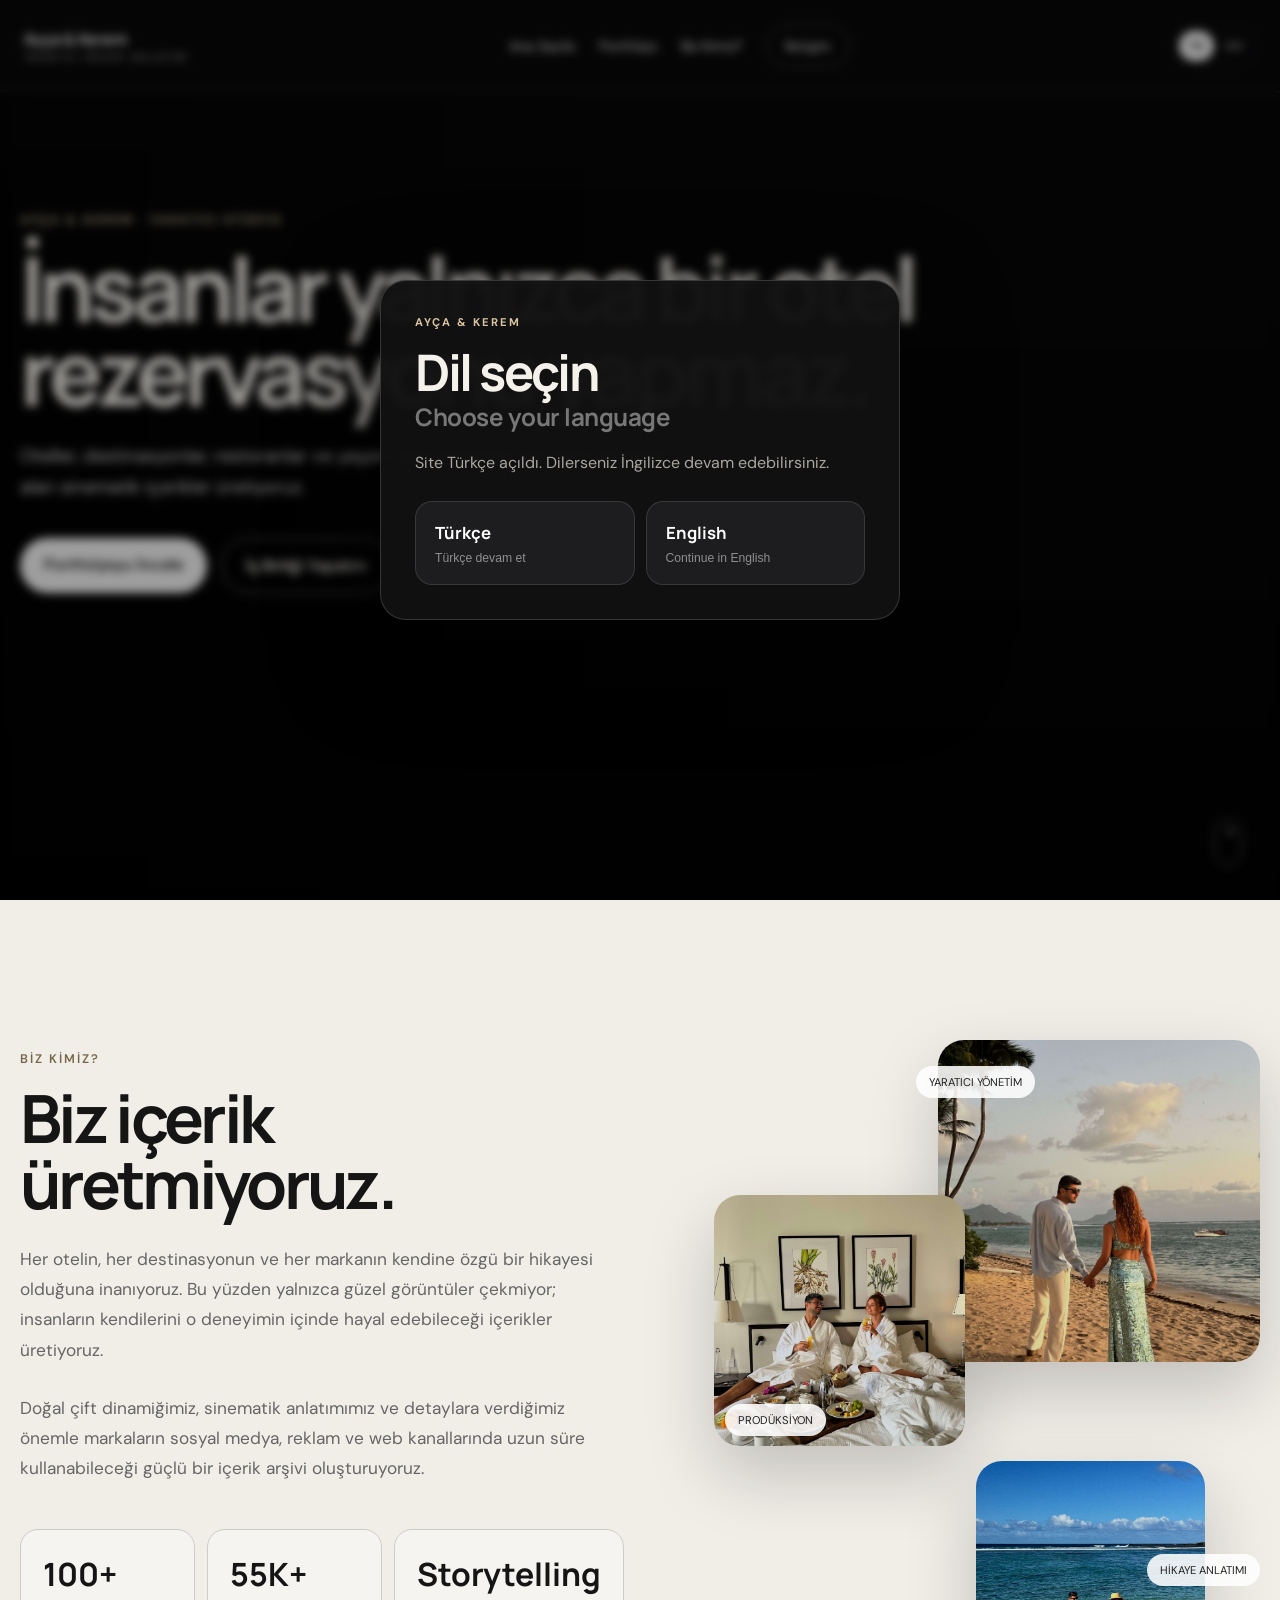
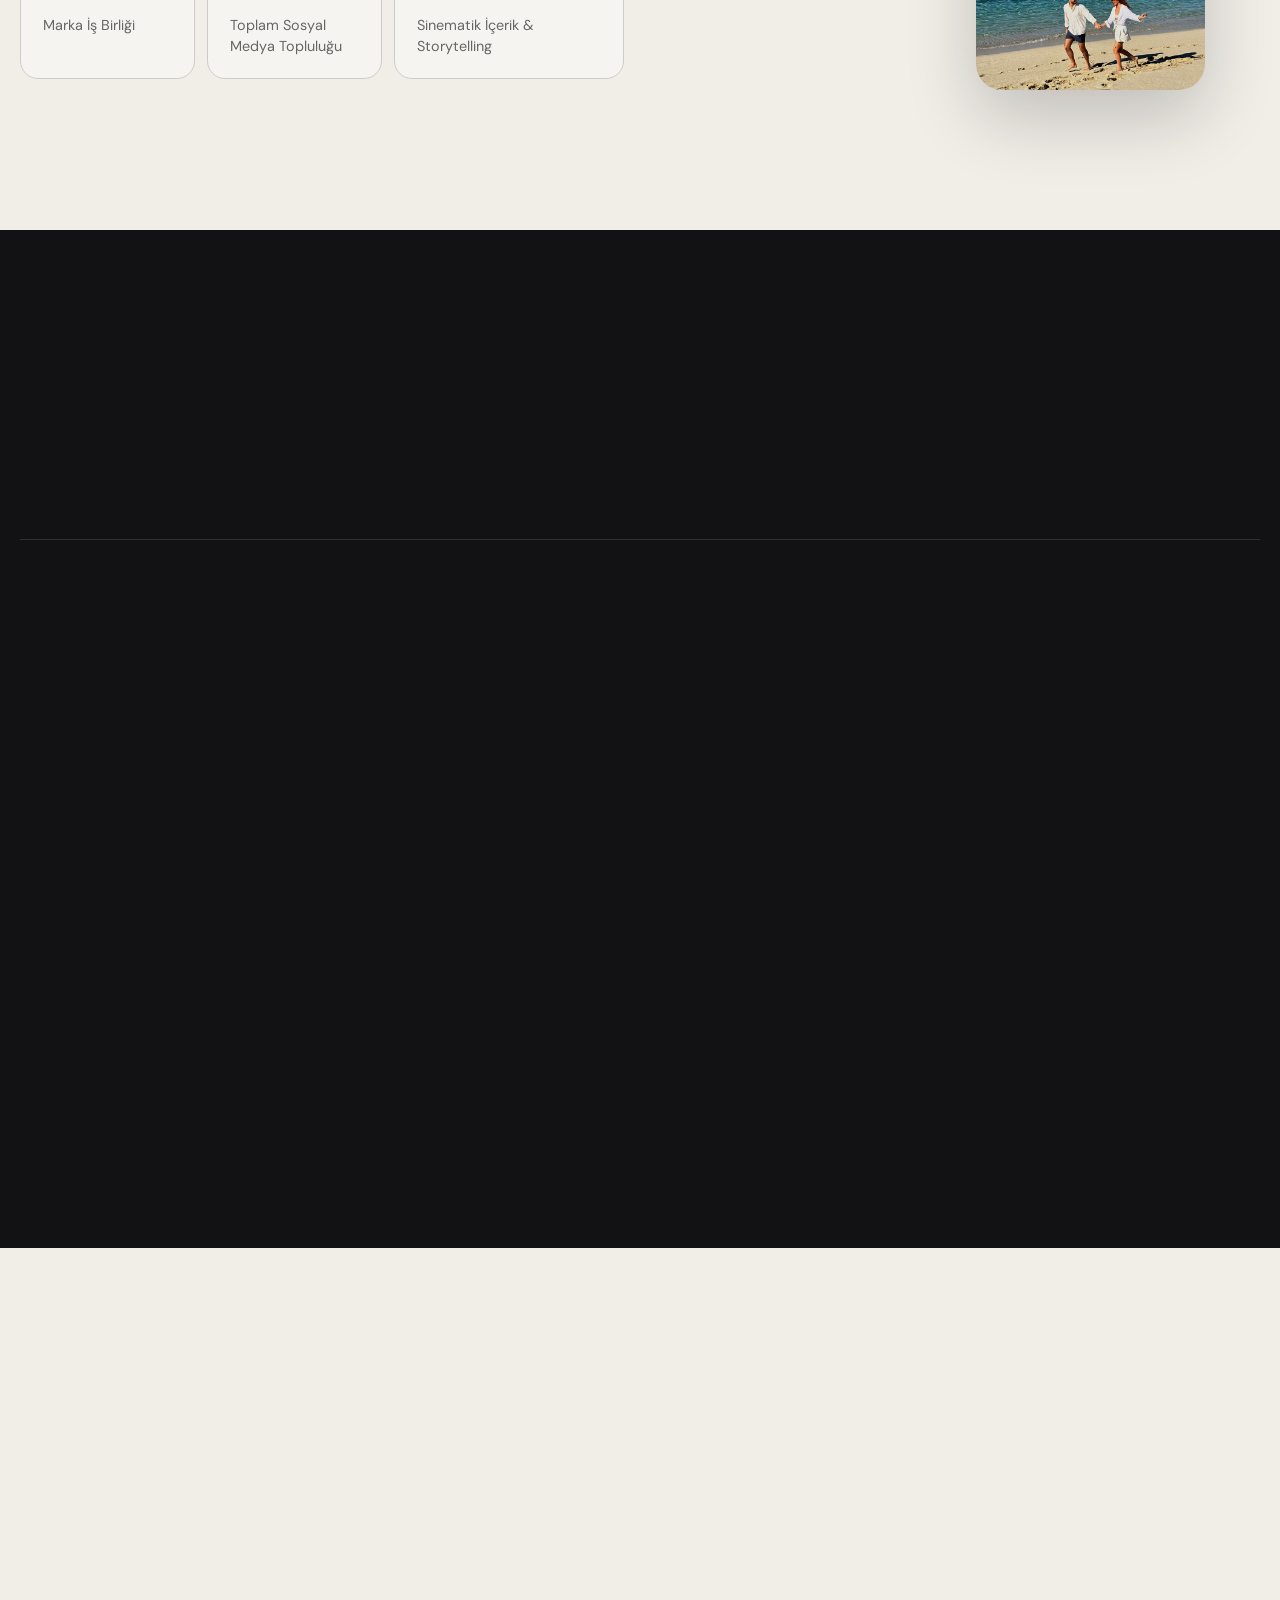
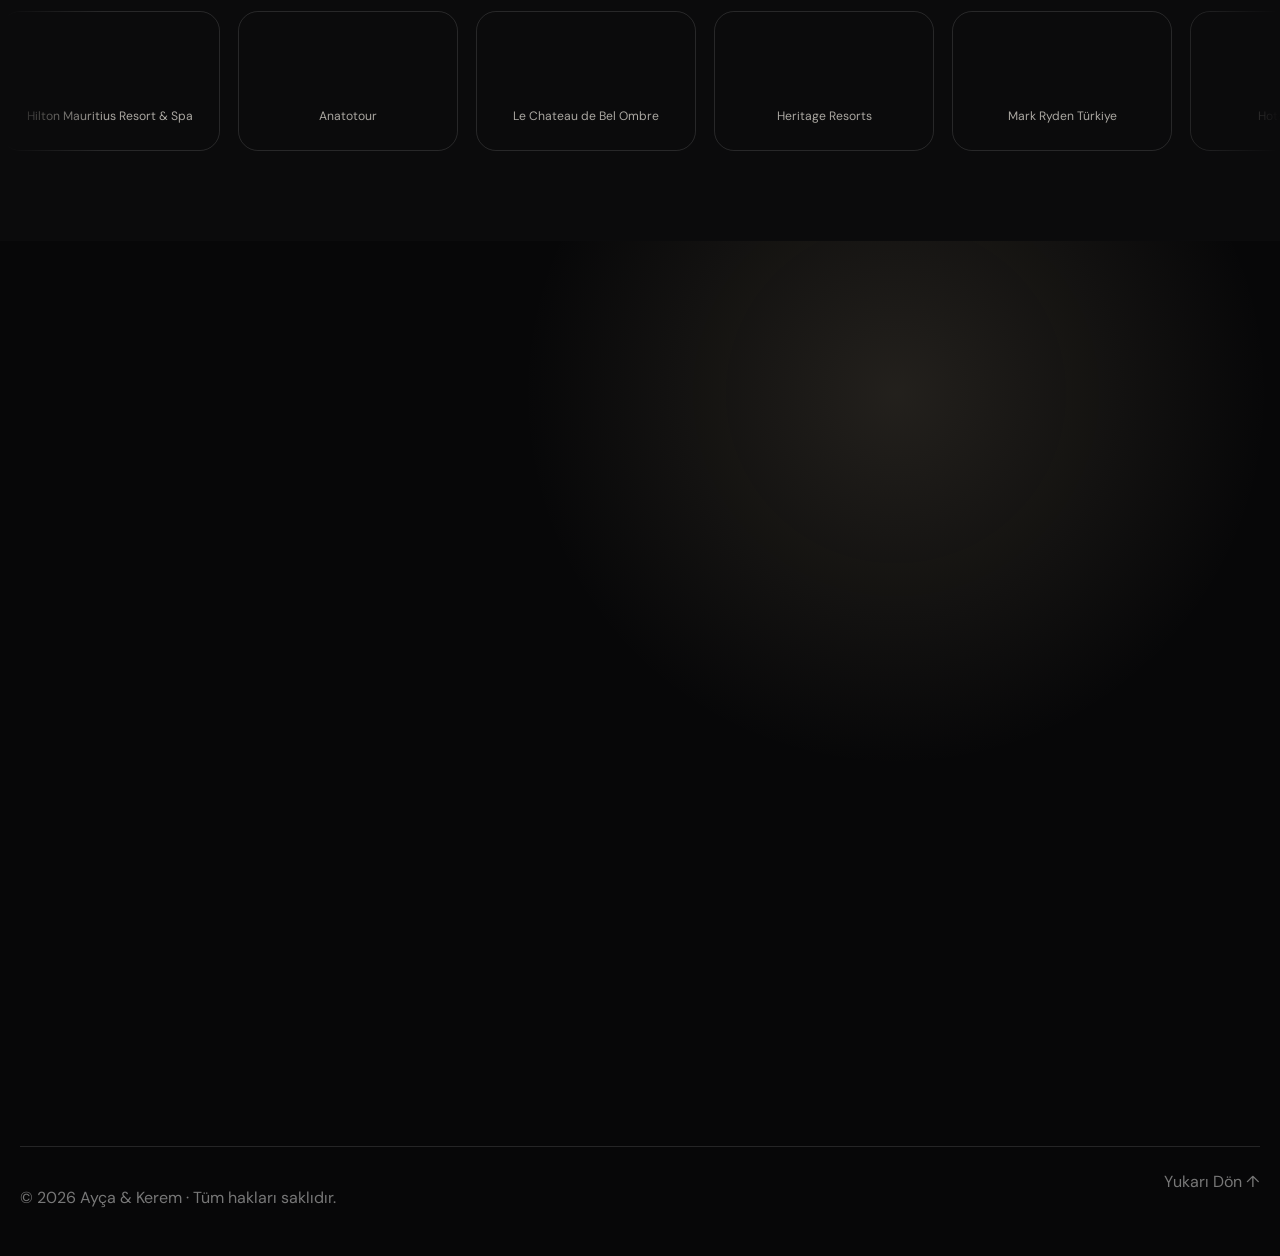
==== index.html @ 989127cf "Clarify English package production scope" ====
<!DOCTYPE html>

<html lang="tr">
<head>
<meta charset="utf-8"/><meta content="width=device-width, initial-scale=1.0" name="viewport"/>
<meta content="Ayça &amp; Kerem — Oteller, destinasyonlar, restoranlar ve yaşam tarzı markaları için sinematik içerik ve yaratıcı hikaye anlatımı." data-i18n-content="meta.description" name="description"/>
<title data-i18n-title="meta.title">Ayça &amp; Kerem | Yaratıcı Hikaye Anlatımı</title>
<link href="https://fonts.googleapis.com" rel="preconnect"/><link crossorigin="" href="https://fonts.gstatic.com" rel="preconnect"/>
<link href="https://fonts.googleapis.com/css2?family=DM+Sans:wght@400;500;600&amp;family=Manrope:wght@500;600;700;800&amp;display=swap" rel="stylesheet"/>
<link href="style.css?v=20260729-3" rel="stylesheet"/>
</head>
<body>
<div aria-labelledby="languagePopupTitle" aria-modal="true" class="language-popup" id="languagePopup" role="dialog">
<div class="language-popup-backdrop"></div>
<div class="language-popup-card">
<p class="language-popup-kicker">AYÇA &amp; KEREM</p>
<h2 id="languagePopupTitle">Dil seçin <span>Choose your language</span></h2>
<p>Site Türkçe açıldı. Dilerseniz İngilizce devam edebilirsiniz.</p>
<div class="language-popup-actions">
<button data-popup-language="tr" type="button"><strong>Türkçe</strong><span>Türkçe devam et</span></button>
<button data-popup-language="en" type="button"><strong>English</strong><span>Continue in English</span></button>
</div>
</div>
</div>

<header class="site-header" id="siteHeader">
<a class="brand" href="index.html"><span class="brand-main" data-i18n="brand.name">Ayça &amp; Kerem</span><span class="brand-sub" data-i18n="brand.subtitle">Yaratıcı Hikaye Anlatımı</span></a>
<button aria-label="Menüyü aç" class="menu-toggle" data-i18n-aria="aria.menu" id="menuToggle"><span></span><span></span></button>
<nav class="main-nav" id="mainNav">
<a data-i18n="nav.home" href="index.html">Ana Sayfa</a>
<a data-i18n="nav.portfolio" href="portfolio.html">Portfolyo</a>
<a data-i18n="nav.about" href="about.html">Hakkımızda</a>
<a class="nav-cta" data-i18n="nav.contact" href="contact.html">İletişim</a>
</nav>
<div aria-label="Language selector" class="language-switch"><button class="language-button active" data-language="tr" type="button">TR</button><button class="language-button" data-language="en" type="button">EN</button></div></header>
<main>
<section class="hero" id="hero">
<video autoplay="" class="hero-video is-loading" loop="" muted="" playsinline="" poster="assets/images/hero-poster.webp" preload="metadata"><source src="assets/videos/hero.mp4" type="video/mp4"/></video><div class="hero-overlay"></div>
<div class="hero-content container"><p class="eyebrow reveal" data-i18n="hero.eyebrow">Ayça &amp; Kerem · Yaratıcı Stüdyo</p><h1 class="reveal" data-i18n="hero.title1">İnsanlar yalnızca bir otel rezervasyonu yapmaz.<span data-i18n="hero.title2">Kendilerini o hikayenin içinde hayal eder.</span></h1><p class="hero-copy reveal" data-i18n="hero.copy">Oteller, destinasyonlar, restoranlar ve yaşam tarzı markaları için hissi merkeze alan sinematik içerikler üretiyoruz.</p><div class="hero-actions reveal"><a class="button button-light" data-i18n="hero.portfolio" href="portfolio.html">Portfolyoyu İncele</a><a class="button button-ghost" data-i18n="hero.collab" href="contact.html">İş Birliği Yapalım</a></div></div>
<a class="scroll-indicator" href="#hakkimizda"><span></span></a>
</section>
<section class="section about" id="hakkimizda"><div class="container about-grid"><div class="about-copy"><p class="section-kicker reveal" data-i18n="nav.about">Biz Kimiz?</p><h2 class="section-title reveal" data-i18n="about.title1">Biz içerik üretmiyoruz.<span data-i18n="about.title2">Deneyimleri hikayeye dönüştürüyoruz.</span></h2><p class="section-text reveal" data-i18n="about.p1">Her otelin, her destinasyonun ve her markanın kendine özgü bir hikayesi olduğuna inanıyoruz. Bu yüzden yalnızca güzel görüntüler çekmiyor; insanların kendilerini o deneyimin içinde hayal edebileceği içerikler üretiyoruz.</p><p class="section-text reveal" data-i18n="about.p2">Doğal çift dinamiğimiz, sinematik anlatımımız ve detaylara verdiğimiz önemle markaların sosyal medya, reklam ve web kanallarında uzun süre kullanabileceği güçlü bir içerik arşivi oluşturuyoruz.</p><div class="stats-grid"><article class="stat-card reveal"><strong>100+</strong><span data-i18n="stats.collabs">Marka İş Birliği</span></article><article class="stat-card reveal"><strong>55K+</strong><span data-i18n="stats.community">Toplam Sosyal Medya Topluluğu</span></article><article class="stat-card reveal"><strong>Storytelling</strong><span data-i18n="stats.production">Sinematik İçerik &amp; Storytelling</span></article></div></div>
<div class="photo-collage"><figure class="collage-card collage-card-one reveal"><img alt="Ayça ve Kerem birlikte içerik üretirken" src="assets/images/about-1.jpg"/></figure><figure class="collage-card collage-card-two reveal"><img alt="Kamera arkasında yaratıcı prodüksiyon süreci" src="assets/images/about-2.jpg"/></figure><figure class="collage-card collage-card-three reveal"><img alt="Ayça ve Kerem seyahat hikayesi çekerken" src="assets/images/about-3.jpg"/></figure><div class="collage-label label-one" data-i18n="about.creative">Yaratıcı Yönetim</div><div class="collage-label label-two" data-i18n="about.production">Prodüksiyon</div><div class="collage-label label-three" data-i18n="about.storytelling">Hikaye Anlatımı</div></div></div></section>

<section class="section value-section" id="deger"><div class="container"><p class="section-kicker reveal" data-i18n="value.kicker">Markalara Nasıl Değer Katıyoruz?</p><h2 class="section-title reveal" data-i18n="value.title1">Yalnızca içerik değil,<span data-i18n="value.title2">kullanılabilir bir marka varlığı üretiyoruz.</span></h2><div class="value-list">
<article class="value-row reveal"><span class="value-number">01</span><div><h3 data-i18n="value.1.title">Hikaye Anlatımı Odaklı Videolar</h3><p data-i18n="value.1.copy">Markanızın atmosferini yalnızca göstermek değil, izleyiciye hissettirmek için üretiyoruz.</p></div><span class="value-tag" data-i18n="value.1.tag">Reels · TikTok · Web</span></article>
<article class="value-row reveal"><span class="value-number">02</span><div><h3 data-i18n="value.2.title">Doğal ve Güven Veren Marka İçeriği</h3><p data-i18n="value.2.copy">Marka kanallarında, reklam kampanyalarında ve sosyal medyada kullanılabilecek samimi içerikler hazırlıyoruz.</p></div><span class="value-tag" data-i18n="value.2.tag">Organik · Reklam · Kampanya</span></article>
<article class="value-row reveal"><span class="value-number">03</span><div><h3 data-i18n="value.3.title">Profesyonel Fotoğraf Arşivi</h3><p data-i18n="value.3.copy">Sosyal medya, web sitesi ve rezervasyon platformları için uzun süre kullanılabilecek görseller üretiyoruz.</p></div><span class="value-tag" data-i18n="value.3.tag">Sosyal Medya · Web · Rezervasyon</span></article>
<article class="value-row reveal"><span class="value-number">04</span><div><h3 data-i18n="value.4.title">Uzun Vadeli İçerik Partnerliği</h3><p data-i18n="value.4.copy">Tek seferlik bir paylaşım yerine markanızın farklı iletişim ihtiyaçlarına cevap veren sürdürülebilir üretim sağlıyoruz.</p></div><span class="value-tag" data-i18n="value.4.tag">Planlama · Prodüksiyon · Teslim</span></article>
</div></div></section>
<section class="section packages-section" id="paketler"><div class="container"><div class="section-heading-row"><div><p class="section-kicker reveal" data-i18n="packages.kicker">Çalışma Modelleri</p><h2 class="section-title reveal" data-i18n="packages.title">İçerik üretimi ve doğru kanalda yayın gücü.</h2></div><p class="section-text compact reveal" data-i18n="packages.copy">Markanız için Türkçe veya İngilizce UGC üretiyor; global çift kanalımız @aycandkerem üzerinde İngilizce hikayeler yayınlıyoruz.</p></div><div class="packages-grid packages-grid-three">
<article class="package-card reveal"><p class="package-label" data-i18n="packages.starter.label">İçerik + Global Yayın</p><h3>Starter</h3><p class="package-intro" data-i18n="packages.starter.intro">Tek bir içerik ihtiyacını marka kullanımı ve global görünürlükle birleştiren başlangıç paketi.</p><ul><li data-i18n="packages.starter.1">Markanız için 1 UGC videosu</li><li data-i18n="packages.starter.3">@aycandkerem için 1 İngilizce Reel</li><li class="english-only">Music-led or text-led format; English voice-over and spoken delivery are available through Custom.</li><li data-i18n="packages.starter.4">1 revize hakkı dahildir</li><li data-i18n="packages.starter.5">Organik sosyal medya kullanım hakkı</li></ul><p class="package-extra-note" data-i18n="packages.extraRevision">Ek revizeler ayrıca fiyatlandırılır.</p><a data-i18n="packages.quote" href="#iletisim">Teklif Al</a></article>
<article class="package-card featured reveal"><span class="popular-badge" data-i18n="packages.popular">En Çok Tercih Edilen</span><p class="package-label" data-i18n="packages.signature.label">İçerik Arşivi + Global Yayın</p><h3>Signature</h3><p class="package-intro" data-i18n="packages.signature.intro">Markanıza farklı formatlarda içerik, güçlü bir görsel arşiv ve global çift kanalımızda görünürlük sunar.</p><ul><li data-i18n="packages.signature.1">Markanız için 3 UGC videosu</li><li data-i18n="packages.signature.3">Sinematik, trend veya seslendirmeli format planı</li><li data-i18n="packages.signature.4">@aycandkerem için 1 İngilizce Reel</li><li data-i18n="packages.signature.5">3–5 İngilizce Story + 10 profesyonel fotoğraf</li><li data-i18n="packages.signature.6">1 revize hakkı dahildir</li><li data-i18n="packages.signature.7">Organik sosyal medya kullanım hakkı</li></ul><p class="package-extra-note" data-i18n="packages.extraRevision">Ek revizeler ayrıca fiyatlandırılır.</p><a data-i18n="packages.quote" href="#iletisim">Teklif Al</a></article>
<article class="package-card reveal"><p class="package-label" data-i18n="packages.custom.label">Size Özel</p><h3>Custom</h3><p class="package-intro" data-i18n="packages.custom.intro">Kapsamı, yayın kanalı ve kullanım hakları kampanyanızın ihtiyacına göre birlikte planlanır.</p><ul><li data-i18n="packages.custom.1">İhtiyaca özel UGC ve fotoğraf üretimi</li><li data-i18n="packages.custom.2">İkinci dilde ek video versiyonları</li><li data-i18n="packages.custom.3">@aycandkerem üzerinde İngilizce yayın</li><li data-i18n="packages.custom.4">Türkçe creator hesaplarında yayın seçeneği</li><li data-i18n="packages.custom.5">Reklam, genişletilmiş kullanım ve ham dosya seçenekleri</li><li data-i18n="packages.custom.6">Çok lokasyonlu, çok günlük veya uzun dönem projeler</li></ul><a data-i18n="packages.plan" href="#iletisim">Birlikte Planlayalım</a></article>
</div><div class="package-terms reveal"><article><span data-i18n="packages.terms.language.label">Dil Politikası</span><p data-i18n="packages.terms.language.copy">@aycandkerem içerikleri daima İngilizcedir. Markaya teslim edilen UGC, Türkçe veya İngilizce üretilebilir.</p></article><article><span data-i18n="packages.terms.revision.label">Revize Kapsamı</span><p data-i18n="packages.terms.revision.copy">Paketlere 1 revize turu dahildir. Yeni senaryo, sonradan eklenen seslendirme, farklı kurgu veya ek çekim ayrıca fiyatlandırılır.</p></article><article><span data-i18n="packages.terms.usage.label">Kullanım Hakları</span><p data-i18n="packages.terms.usage.copy">Organik sosyal medya kullanımı dahildir. Reklam, whitelisting, süresiz kullanım ve ham dosyalar ayrıca planlanır.</p></article></div><div class="creator-reference reveal"><div><span data-i18n="packages.reference.label">Türkçe Creator Yayını</span><h3>@kkargin_ · @heysirenas</h3></div><p data-i18n="packages.reference.copy">Türkçe creator paylaşımları, projenin hedef kitlesine göre yalnızca Custom kapsamında ayrıca değerlendirilir.</p></div><p class="packages-note reveal" data-i18n="packages.note">Her teklif; teslim sayısı, dil, yayın kanalı ve kullanım süresi netleştirildikten sonra kapsamlandırılır.</p></div></section>

<section class="section brands-section" id="markalar"><div class="container brands-heading"><p class="section-kicker reveal" data-i18n="brands.kicker">Referanslar</p><h2 class="section-title reveal" data-i18n="brands.title">Birlikte hikayeler ürettiğimiz markalar.</h2><p class="section-text compact reveal" data-i18n="brands.copy">Otellerden destinasyonlara, restoranlardan global markalara uzanan iş birlikleri.</p></div><div class="logo-marquee"><div class="logo-track"><div class="brand-item"><img alt="Hilton Mauritius Resort &amp; Spa logosu" loading="lazy" src="assets/brands/hilton-mauritius.png"/><span>Hilton Mauritius Resort &amp; Spa</span></div><div class="brand-item"><img alt="Anatotour logosu" loading="lazy" src="assets/brands/anatotour.png"/><span>Anatotour</span></div><div class="brand-item"><img alt="Le Chateau de Bel Ombre logosu" loading="lazy" src="assets/brands/le-chateau-de-bel-ombre.png"/><span>Le Chateau de Bel Ombre</span></div><div class="brand-item"><img alt="Heritage Resorts logosu" loading="lazy" src="assets/brands/heritage-resorts.png"/><span>Heritage Resorts</span></div><div class="brand-item brand-item-mark-ryden"><img alt="Mark Ryden Türkiye logosu" loading="lazy" src="assets/brands/mark-ryden-turkiye.png" class="mark-ryden-logo"/><span>Mark Ryden Türkiye</span></div><div class="brand-item"><img alt="Hotel Meandro logosu" loading="lazy" src="assets/brands/hotel-meandro.png"/><span>Hotel Meandro</span></div><div class="brand-item"><img alt="Pizzeria Rössl logosu" loading="lazy" src="assets/brands/pizzeria-roessl.png"/><span>Pizzeria Rössl</span></div><div class="brand-item"><img alt="Castel Sallegg logosu" loading="lazy" src="assets/brands/castel-sallegg.png"/><span>Castel Sallegg</span></div><div class="brand-item"><img alt="Glarros Old Town Hotel logosu" loading="lazy" src="assets/brands/glarros-old-town-hotel.png"/><span>Glarros Old Town Hotel</span></div><div class="brand-item"><img alt="Iasamani Restaurant logosu" loading="lazy" src="assets/brands/iasamani-restaurant.png"/><span>Iasamani Restaurant</span></div><div class="brand-item"><img alt="Apart.In Hotel Tbilisi logosu" loading="lazy" src="assets/brands/apart-in-hotel-tbilisi.png"/><span>Apart.In Hotel Tbilisi</span></div><div class="brand-item"><img alt="Valluga Hotel logosu" loading="lazy" src="assets/brands/valluga-hotel.png"/><span>Valluga Hotel</span></div><div class="brand-item"><img alt="Hotel Tradizio logosu" loading="lazy" src="assets/brands/hotel-tradizio.png"/><span>Hotel Tradizio</span></div><div class="brand-item"><img alt="InterContinental Istanbul logosu" loading="lazy" src="assets/brands/intercontinental-istanbul.png"/><span>InterContinental Istanbul</span></div><div class="brand-item"><img alt="Altunizade Suites Istanbul logosu" loading="lazy" src="assets/brands/altunizade-suites.png"/><span>Altunizade Suites Istanbul</span></div><div class="brand-item"><img alt="Alden Hotel Cappadocia logosu" loading="lazy" src="assets/brands/alden-hotel-cappadocia.png"/><span>Alden Hotel Cappadocia</span></div><div class="brand-item"><img alt="GetYourGuide logosu" loading="lazy" src="assets/brands/getyourguide.png"/><span>GetYourGuide</span></div><div class="brand-item"><img alt="B&amp;B HOTEL Paris logosu" loading="lazy" src="assets/brands/bb-hotel-paris.png"/><span>B&amp;B HOTEL Paris</span></div><div class="brand-item"><img alt="Canela Cave Hotel logosu" loading="lazy" src="assets/brands/canela-cave-cappadocia.png"/><span>Canela Cave Hotel</span></div><div class="brand-item"><img alt="Beyaz Bahçe Hotel &amp; Restaurant logosu" loading="lazy" src="assets/brands/beyaz-bahce.png"/><span>Beyaz Bahçe Hotel &amp; Restaurant</span></div></div></div></section>
<section class="contact-section" id="iletisim"><div class="container contact-inner"><p class="section-kicker reveal" data-i18n="contact.kicker">Birlikte Çalışalım</p><h2 class="contact-title reveal" data-i18n="contact.title">Bir sonraki hikayeyi birlikte anlatalım.</h2><p class="contact-copy reveal" data-i18n="contact.copy">Oteliniz, restoranınız veya markanız için uzun süre kullanabileceğiniz sinematik içerikler üretelim.</p><a class="email-link reveal" href="mailto:aycandkerem@gmail.com">aycandkerem@gmail.com</a><div class="social-grid reveal"><div class="social-main"><span data-i18n="contact.main">Ana Kanalımız</span><h3>@aycandkerem</h3><div><a href="https://www.instagram.com/aycandkerem/" target="_blank">Instagram</a><a href="https://www.tiktok.com/@aycandkerem" target="_blank">TikTok</a></div></div><div class="social-creators social-positioning"><span data-i18n="contact.positioning">İçerik + Yayın Gücü</span><h3 data-i18n="contact.channel.title">Marka hikayeleri, kendi global kanalımızda da yaşayabilir.</h3><p data-i18n="contact.channel.copy">İçerik üretiminin yanında @aycandkerem üzerinden paylaşım, ortak gönderi ve hikaye desteği sunabiliyoruz.</p></div></div><footer class="site-footer"><p data-i18n="footer.copyright">© 2026 Ayça &amp; Kerem · Tüm hakları saklıdır.</p><a data-i18n="footer.top" href="#hero">Yukarı Dön ↑</a></footer></div></section>
</main>
<div class="video-modal" id="videoModal"><div class="modal-backdrop" data-close-modal=""></div><div class="modal-dialog"><button class="modal-close video-modal-close" data-close-modal="">×</button><video controls="" id="modalVideo" playsinline=""></video></div></div>
<script id="siteTranslations">window.SITE_TRANSLATIONS = {

  "nav.home": {"tr":"Ana Sayfa","en":"Home"},
  "map.kicker": {"tr":"Dünya Çapında Hikayeler","en":"Stories Around the World"},
  "map.teaser.title": {"tr":"Ülkeler, markalar ve ürettiğimiz içerikler tek bir haritada.","en":"Countries, brands and the content we created — all on one map."},
  "map.teaser.copy": {"tr":"Çalıştığımız destinasyonları keşfedin; projelere, markalara ve içerik kapsamlarına ülke ülke yaklaşın.","en":"Explore the destinations we have worked in and zoom into projects, brands and content scopes country by country."},
  "map.teaser.cta": {"tr":"Etkileşimli Haritayı Aç","en":"Open the Interactive Map"},
  "map.teaser.badge": {"tr":"6 ülke · 20+ marka","en":"6 countries · 20+ brands"},

  "brand.name": {
    "tr": "Ayça & Kerem",
    "en": "Ayça & Kerem"
  },
  "brand.subtitle": {
    "tr": "Yaratıcı Hikaye Anlatımı",
    "en": "Creative Storytelling"
  },
  "nav.about": {
    "tr": "Biz Kimiz?",
    "en": "About Us"
  },
  "nav.portfolio": {
    "tr": "Portfolyo",
    "en": "Portfolio"
  },
  "nav.value": {
    "tr": "Nasıl Değer Katıyoruz?",
    "en": "How We Add Value?"
  },
  "nav.packages": {
    "tr": "Paketler",
    "en": "Packages"
  },
  "nav.brands": {
    "tr": "Markalar",
    "en": "Brands"
  },
  "nav.contact": {
    "tr": "İletişim",
    "en": "Contact"
  },
  "hero.eyebrow": {
    "tr": "Ayça & Kerem · Yaratıcı Stüdyo",
    "en": "Ayça & Kerem · Creative Studio"
  },
  "hero.title1": {
    "tr": "İnsanlar yalnızca bir otel rezervasyonu yapmaz.",
    "en": "People do not simply book a hotel."
  },
  "hero.title2": {
    "tr": "Kendilerini o hikayenin içinde hayal eder.",
    "en": "They imagine themselves inside its story."
  },
  "hero.copy": {
    "tr": "Oteller, destinasyonlar, restoranlar ve yaşam tarzı markaları için hissi merkeze alan sinematik içerikler üretiyoruz.",
    "en": "We create cinematic, emotion-led content for hotels, destinations, restaurants and lifestyle brands."
  },
  "hero.portfolio": {
    "tr": "Portfolyoyu İncele",
    "en": "Explore Our Work"
  },
  "hero.collab": {
    "tr": "İş Birliği Yapalım",
    "en": "Let’s Collaborate"
  },
  "about.title1": {
    "tr": "Biz içerik üretmiyoruz.",
    "en": "We do not simply create content."
  },
  "about.title2": {
    "tr": "Deneyimleri hikayeye dönüştürüyoruz.",
    "en": "We turn experiences into stories."
  },
  "about.p1": {
    "tr": "Her otelin, her destinasyonun ve her markanın kendine özgü bir hikayesi olduğuna inanıyoruz. Bu yüzden yalnızca güzel görüntüler çekmiyor; insanların kendilerini o deneyimin içinde hayal edebileceği içerikler üretiyoruz.",
    "en": "We believe every hotel, destination and brand has a story of its own. That is why we go beyond beautiful visuals and create content that allows people to imagine themselves inside the experience."
  },
  "about.p2": {
    "tr": "Doğal çift dinamiğimiz, sinematik anlatımımız ve detaylara verdiğimiz önemle markaların sosyal medya, reklam ve web kanallarında uzun süre kullanabileceği güçlü bir içerik arşivi oluşturuyoruz.",
    "en": "Through our natural couple dynamic, cinematic approach and attention to detail, we build a strong content library that brands can use across social media, advertising and web channels for the long term."
  },
  "stats.collabs": {
    "tr": "Marka İş Birliği",
    "en": "Brand Collaborations"
  },
  "stats.community": {
    "tr": "Toplam Sosyal Medya Topluluğu",
    "en": "Combined Social Community"
  },
  "stats.production": {
    "tr": "Sinematik İçerik & Storytelling",
    "en": "Cinematic Content & Storytelling"
  },
  "about.creative": {
    "tr": "Yaratıcı Yönetim",
    "en": "Creative Direction"
  },
  "about.production": {
    "tr": "Prodüksiyon",
    "en": "Production"
  },
  "about.storytelling": {
    "tr": "Hikaye Anlatımı",
    "en": "Storytelling"
  },
  "portfolio.title": {
    "tr": "Farklı perspektiflerden kısa bir seçki.",
    "en": "A curated selection from different perspectives."
  },
  "portfolio.copy": {
    "tr": "Otellerden restoranlara, destinasyonlardan ürün odaklı UGC içeriklerine kadar farklı çalışma alanlarımızı tek bakışta keşfedin.",
    "en": "Explore our work across hotels, restaurants, destinations and product-led UGC in one curated collection."
  },
  "filters.all": {
    "tr": "Tümü",
    "en": "All"
  },
  "filters.hotels": {
    "tr": "Oteller",
    "en": "Hotels"
  },
  "filters.restaurants": {
    "tr": "Restoranlar",
    "en": "Restaurants"
  },
  "filters.destinations": {
    "tr": "Destinasyonlar",
    "en": "Destinations"
  },
  "portfolio.watch": {
    "tr": "İzle",
    "en": "Watch"
  },
  "project.1": {
    "tr": "Otel Hikaye Anlatımı",
    "en": "Hotel Storytelling"
  },
  "project.2": {
    "tr": "Tropikal Adada Bir Günümüz",
    "en": "A Day on a Tropical Island"
  },
  "project.3": {
    "tr": "Restoran UGC",
    "en": "Restaurant UGC"
  },
  "project.4": {
    "tr": "Romantik Bir Akşam Yemeği",
    "en": "A Romantic Dinner"
  },
  "project.5": {
    "tr": "Bir Hafta Sonu Kaçamağı",
    "en": "A Weekend Escape"
  },
  "project.6": {
    "tr": "İmza Akşam Yemeği Deneyimi",
    "en": "Signature Dining Experience"
  },
  "project.7": {
    "tr": "Ürün Odaklı UGC",
    "en": "Product-Focused UGC"
  },
  "project.8": {
    "tr": "Yeme & İçme İçeriği",
    "en": "Food & Beverage Content"
  },
  "project.9": {
    "tr": "Doğal Deneyim Anlatımı",
    "en": "Natural Experience Storytelling"
  },
  "value.kicker": {
    "tr": "Markalara Nasıl Değer Katıyoruz?",
    "en": "How We Add Value to Brands"
  },
  "value.title1": {
    "tr": "Yalnızca içerik değil,",
    "en": "More than content,"
  },
  "value.title2": {
    "tr": "kullanılabilir bir marka varlığı üretiyoruz.",
    "en": "we create a lasting brand asset."
  },
  "value.1.title": {
    "tr": "Hikaye Anlatımı Odaklı Videolar",
    "en": "Story-Driven Video"
  },
  "value.1.copy": {
    "tr": "Markanızın atmosferini yalnızca göstermek değil, izleyiciye hissettirmek için üretiyoruz.",
    "en": "We create content that does more than show your atmosphere—it makes the audience feel it."
  },
  "value.1.tag": {
    "tr": "Reels · TikTok · Web",
    "en": "Reels · TikTok · Web"
  },
  "value.2.title": {
    "tr": "Doğal ve Güven Veren Marka İçeriği",
    "en": "Natural, Trust-Building Brand Content"
  },
  "value.2.copy": {
    "tr": "Marka kanallarında, reklam kampanyalarında ve sosyal medyada kullanılabilecek samimi içerikler hazırlıyoruz.",
    "en": "We produce authentic content for brand channels, advertising campaigns and social media."
  },
  "value.2.tag": {
    "tr": "Organik · Reklam · Kampanya",
    "en": "Organic · Ads · Campaigns"
  },
  "value.3.title": {
    "tr": "Profesyonel Fotoğraf Arşivi",
    "en": "Professional Photo Library"
  },
  "value.3.copy": {
    "tr": "Sosyal medya, web sitesi ve rezervasyon platformları için uzun süre kullanılabilecek görseller üretiyoruz.",
    "en": "We create long-lasting visuals for social media, websites and booking platforms."
  },
  "value.3.tag": {
    "tr": "Sosyal Medya · Web · Rezervasyon",
    "en": "Social Media · Web · Booking"
  },
  "value.4.title": {
    "tr": "Uzun Vadeli İçerik Partnerliği",
    "en": "Long-Term Content Partnership"
  },
  "value.4.copy": {
    "tr": "Tek seferlik bir paylaşım yerine markanızın farklı iletişim ihtiyaçlarına cevap veren sürdürülebilir üretim sağlıyoruz.",
    "en": "Instead of a one-off post, we provide sustainable production that supports your brand’s evolving communication needs."
  },
  "value.4.tag": {
    "tr": "Planlama · Prodüksiyon · Teslim",
    "en": "Planning · Production · Delivery"
  },
  "packages.kicker": {
    "tr": "Çalışma Modelleri",
    "en": "Ways to Work Together"
  },
  "packages.title": {
    "tr": "İçerik üretimi ve doğru kanalda yayın gücü.",
    "en": "Content production, paired with the right publishing channel."
  },
  "packages.copy": {
    "tr": "Markanız için Türkçe veya İngilizce UGC üretiyor; global çift kanalımız @aycandkerem üzerinde İngilizce hikayeler yayınlıyoruz.",
    "en": "We create brand-ready UGC and publish travel stories through our global couple channel, @aycandkerem."
  },
  "packages.starter.label": {
    "tr": "İçerik + Global Yayın",
    "en": "Content + Global Publishing"
  },
  "packages.starter.intro": {
    "tr": "Tek bir içerik ihtiyacını marka kullanımı ve global görünürlükle birleştiren başlangıç paketi.",
    "en": "A focused starting package combining one brand asset with global visibility."
  },
  "packages.starter.1": {
    "tr": "Markanız için 1 UGC videosu",
    "en": "1 UGC video for your brand"
  },
  "packages.starter.2": {
    "tr": "UGC dili: Türkçe veya İngilizce",
    "en": "UGC language: Turkish or English"
  },
  "packages.starter.3": {
    "tr": "@aycandkerem için 1 İngilizce Reel",
    "en": "1 Reel for @aycandkerem"
  },
  "packages.starter.4": {
    "tr": "1 revize hakkı dahildir",
    "en": "1 revision is included"
  },
  "packages.starter.5": {
    "tr": "Organik sosyal medya kullanım hakkı",
    "en": "Organic social media usage"
  },
  "packages.quote": {
    "tr": "Teklif Al",
    "en": "Request a Proposal"
  },
  "packages.popular": {
    "tr": "En Çok Tercih Edilen",
    "en": "Most Popular"
  },
  "packages.signature.label": {
    "tr": "İçerik Arşivi + Global Yayın",
    "en": "Content Library + Global Publishing"
  },
  "packages.signature.intro": {
    "tr": "Markanıza farklı formatlarda içerik, güçlü bir görsel arşiv ve global çift kanalımızda görünürlük sunar.",
    "en": "A multi-format brand library paired with visibility through our global couple channel."
  },
  "packages.signature.1": {
    "tr": "Markanız için 3 UGC videosu",
    "en": "3 UGC videos for your brand"
  },
  "packages.signature.2": {
    "tr": "Tek ana dil: Türkçe veya İngilizce",
    "en": "One primary language: Turkish or English"
  },
  "packages.signature.3": {
    "tr": "Sinematik, trend veya seslendirmeli format planı",
    "en": "Cinematic, trend or experience-led format plan"
  },
  "packages.signature.4": {
    "tr": "@aycandkerem için 1 İngilizce Reel",
    "en": "1 Reel for @aycandkerem"
  },
  "packages.signature.5": {
    "tr": "3–5 İngilizce Story + 10 profesyonel fotoğraf",
    "en": "3–5 Stories + 10 professional photographs"
  },
  "packages.signature.6": {
    "tr": "1 revize hakkı dahildir",
    "en": "1 revision is included"
  },
  "packages.signature.7": {
    "tr": "Organik sosyal medya kullanım hakkı",
    "en": "Organic social media usage"
  },
  "packages.extraRevision": {
    "tr": "Ek revizeler ayrıca fiyatlandırılır.",
    "en": "Additional revisions are priced separately."
  },
  "packages.creator.label": {
    "tr": "İçerik + Görünürlük",
    "en": "Content + Visibility"
  },
  "contact.creator": {
    "tr": "Creator Partner",
    "en": "Creator Partners"
  },
  "packages.creator.intro": {
    "tr": "İçeriğin yanında sosyal medya görünürlüğü isteyen markalar için.",
    "en": "For brands seeking social media visibility alongside content production."
  },
  "packages.creator.1": {
    "tr": "Signature paketinin tamamı",
    "en": "Everything included in Signature"
  },
  "packages.creator.2": {
    "tr": "Instagram paylaşımı",
    "en": "Instagram post"
  },
  "packages.creator.3": {
    "tr": "Story desteği",
    "en": "Story support"
  },
  "packages.creator.4": {
    "tr": "Ortak paylaşım seçeneği",
    "en": "Collaborative post option"
  },
  "packages.creator.5": {
    "tr": "Vlog veya deneyim odaklı içerik",
    "en": "Vlog or experience-led content"
  },
  "packages.custom.label": {
    "tr": "Size Özel",
    "en": "Tailored to You"
  },
  "packages.custom.intro": {
    "tr": "Kapsamı, yayın kanalı ve kullanım hakları kampanyanızın ihtiyacına göre birlikte planlanır.",
    "en": "Scope, publishing channel and usage rights are planned around your campaign."
  },
  "packages.custom.1": {
    "tr": "İhtiyaca özel UGC ve fotoğraf üretimi",
    "en": "Tailored UGC and photography production"
  },
  "packages.custom.2": {
    "tr": "İkinci dilde ek video versiyonları",
    "en": "English voice-over or spoken-to-camera formats"
  },
  "packages.custom.3": {
    "tr": "@aycandkerem üzerinde İngilizce yayın",
    "en": "Publishing through @aycandkerem"
  },
  "packages.custom.4": {
    "tr": "Türkçe creator hesaplarında yayın seçeneği",
    "en": "Campaign-specific publishing plan"
  },
  "packages.custom.5": {
    "tr": "Reklam, genişletilmiş kullanım ve ham dosya seçenekleri",
    "en": "Paid media, extended usage and raw file options"
  },
  "packages.custom.6": {
    "tr": "Çok lokasyonlu, çok günlük veya uzun dönem projeler",
    "en": "Multi-location, multi-day or long-term projects"
  },
  "packages.plan": {
    "tr": "Birlikte Planlayalım",
    "en": "Let’s Plan Together"
  },
  "packages.terms.language.label": {
    "tr": "Dil Politikası",
    "en": "Language Policy"
  },
  "packages.terms.language.copy": {
    "tr": "@aycandkerem içerikleri daima İngilizcedir. Markaya teslim edilen UGC, Türkçe veya İngilizce üretilebilir.",
    "en": "@aycandkerem content is always published in English."
  },
  "packages.terms.revision.label": {
    "tr": "Revize Kapsamı",
    "en": "Revision Scope"
  },
  "packages.terms.revision.copy": {
    "tr": "Paketlere 1 revize turu dahildir. Yeni senaryo, sonradan eklenen seslendirme, farklı kurgu veya ek çekim ayrıca fiyatlandırılır.",
    "en": "Packages include 1 revision round. A new script, added voice-over, alternative edit or additional shoot is priced separately."
  },
  "packages.terms.usage.label": {
    "tr": "Kullanım Hakları",
    "en": "Usage Rights"
  },
  "packages.terms.usage.copy": {
    "tr": "Organik sosyal medya kullanımı dahildir. Reklam, whitelisting, süresiz kullanım ve ham dosyalar ayrıca planlanır.",
    "en": "Organic social usage is included. Paid ads, whitelisting, perpetual usage and raw files are planned separately."
  },
  "packages.reference.label": {
    "tr": "Türkçe Creator Yayını",
    "en": "Creator Background"
  },
  "packages.reference.copy": {
    "tr": "Türkçe creator paylaşımları, projenin hedef kitlesine göre yalnızca Custom kapsamında ayrıca değerlendirilir.",
    "en": "Our established Turkish travel channels are shown as part of our creator background and social proof. Global campaign publishing is offered through @aycandkerem."
  },
  "packages.note": {
    "tr": "Her teklif; teslim sayısı, dil, yayın kanalı ve kullanım süresi netleştirildikten sonra kapsamlandırılır.",
    "en": "Every proposal is scoped after deliverables, language, publishing channel and usage period are confirmed."
  },
  "brands.kicker": {
    "tr": "Referanslar",
    "en": "Selected Partners"
  },
  "brands.title": {
    "tr": "Birlikte hikayeler ürettiğimiz markalar.",
    "en": "Brands we have created stories with."
  },
  "brands.copy": {
    "tr": "Otellerden destinasyonlara, restoranlardan global markalara uzanan iş birlikleri.",
    "en": "Collaborations spanning hotels, destinations, restaurants and global brands."
  },
  "contact.kicker": {
    "tr": "Birlikte Çalışalım",
    "en": "Let’s Work Together"
  },
  "contact.title": {
    "tr": "Bir sonraki hikayeyi birlikte anlatalım.",
    "en": "Let’s tell the next story together."
  },
  "contact.copy": {
    "tr": "Oteliniz, restoranınız veya markanız için uzun süre kullanabileceğiniz sinematik içerikler üretelim.",
    "en": "Let’s create cinematic content your hotel, restaurant or brand can use for the long term."
  },
  "contact.main": {
    "tr": "Ana Kanalımız",
    "en": "Our Main Channel"
  },
  "contact.positioning": {
    "tr": "İçerik + Yayın Gücü",
    "en": "Content + Distribution"
  },
  "contact.channel.title": {
    "tr": "Marka hikayeleri, kendi global kanalımızda da yaşayabilir.",
    "en": "Brand stories can also live on our own global channel."
  },
  "contact.channel.copy": {
    "tr": "İçerik üretiminin yanında @aycandkerem üzerinden paylaşım, ortak gönderi ve hikaye desteği sunabiliyoruz.",
    "en": "Alongside content production, we can offer publishing, collaborative posts and story support through @aycandkerem."
  },
  "footer.copyright": {
    "tr": "© 2026 Ayça & Kerem · Tüm hakları saklıdır.",
    "en": "© 2026 Ayça & Kerem · All rights reserved."
  },
  "footer.top": {
    "tr": "Yukarı Dön ↑",
    "en": "Back to Top ↑"
  },
  "meta.title": {
    "tr": "Ayça & Kerem | Yaratıcı Hikaye Anlatımı",
    "en": "Ayça & Kerem | Creative Storytelling Studio"
  },
  "meta.description": {
    "tr": "Ayça & Kerem — Oteller, destinasyonlar, restoranlar ve yaşam tarzı markaları için sinematik içerik ve yaratıcı hikaye anlatımı.",
    "en": "Ayça & Kerem create cinematic, story-led content for hotels, destinations, restaurants and lifestyle brands."
  },
  "aria.menu": {
    "tr": "Menüyü aç",
    "en": "Open menu"
  },
  "aria.video.1": {
    "tr": "Hilton Mauritius videosunu aç",
    "en": "Open the Hilton Mauritius video"
  },
  "aria.video.2": {
    "tr": "Heritage Resorts videosunu aç",
    "en": "Open the Heritage Resorts video"
  },
  "aria.video.3": {
    "tr": "Iasamani Restaurant videosunu aç",
    "en": "Open the Iasamani Restaurant video"
  },
  "aria.video.4": {
    "tr": "Le Chateau de Bel Ombre videosunu aç",
    "en": "Open the Le Chateau de Bel Ombre video"
  },
  "aria.video.5": {
    "tr": "Anba Soley Airbnb videosunu aç",
    "en": "Open the Anba Soley Airbnb video"
  },
  "aria.video.6": {
    "tr": "Heritage Resorts videosunu aç",
    "en": "Open the Heritage Resorts video"
  },
  "aria.video.7": {
    "tr": "Mark Ryden videosunu aç",
    "en": "Open the Mark Ryden video"
  },
  "aria.video.8": {
    "tr": "Pizzeria Rössl videosunu aç",
    "en": "Open the Pizzeria Rössl video"
  },
  "aria.video.9": {
    "tr": "Couple Lifestyle videosunu aç",
    "en": "Open the Couple Lifestyle video"
  }
};</script><script src="script.js"></script></body></html>
---- style.css ----
:root{--bg:#0b0b0c;--bg-soft:#121214;--text:#f5f2ec;--muted:#aaa7a1;--line:rgba(255,255,255,.12);--accent:#d9c5a1;--max:1240px}*{box-sizing:border-box}html{scroll-behavior:smooth}body{margin:0;background:var(--bg);color:var(--text);font-family:"DM Sans",sans-serif;overflow-x:hidden}img,video{display:block;max-width:100%}a{color:inherit;text-decoration:none}.container{width:min(calc(100% - 40px),var(--max));margin:auto}.section{padding:140px 0}.section-kicker,.eyebrow{margin:0 0 18px;color:var(--accent);font-size:.78rem;font-weight:600;letter-spacing:.16em;text-transform:uppercase}.section-title{max-width:860px;margin:0;font-family:Manrope,sans-serif;font-size:clamp(2.5rem,5.2vw,5.8rem);line-height:.98;letter-spacing:-.055em}.section-title span,.hero h1 span{display:block;color:var(--muted);font-weight:500}.section-text{max-width:680px;margin:28px 0 0;color:var(--muted);font-size:1.08rem;line-height:1.75}.section-text.compact{max-width:440px;margin-top:0}.section-heading-row{display:flex;align-items:flex-end;justify-content:space-between;gap:50px;margin-bottom:58px}.site-header{position:fixed;inset:0 0 auto;z-index:1000;display:flex;justify-content:space-between;align-items:center;min-height:92px;padding:0 max(24px,calc((100vw - var(--max))/2));transition:.35s}.site-header.scrolled{min-height:70px;background:rgba(11,11,12,.72);backdrop-filter:blur(18px);border-bottom:1px solid var(--line)}.brand{display:flex;flex-direction:column}.brand-main{font-family:Manrope;font-weight:700}.brand-sub{font-size:.68rem;color:#aaa;letter-spacing:.12em;text-transform:uppercase}.main-nav{display:flex;gap:24px;align-items:center}.main-nav a{font-size:.88rem;color:#ddd}.nav-cta{padding:11px 18px;border:1px solid #555;border-radius:999px}.menu-toggle{display:none;background:none;border:0}.menu-toggle span{display:block;width:22px;height:1px;background:#fff;margin:6px}.hero{position:relative;min-height:100svh;display:grid;align-items:end;overflow:hidden}.hero-video{position:absolute;inset:0;width:100%;height:100%;object-fit:cover;animation:zoom 18s ease-in-out infinite alternate}.hero-overlay{position:absolute;inset:0;background:linear-gradient(180deg,rgba(0,0,0,.18),rgba(0,0,0,.82)),linear-gradient(90deg,rgba(0,0,0,.52),transparent 65%)}.hero-content{position:relative;z-index:2;padding-bottom:95px}.hero h1{max-width:1050px;margin:0;font-family:Manrope;font-size:clamp(3rem,7vw,7.2rem);line-height:.93;letter-spacing:-.065em}.hero-copy{max-width:650px;margin-top:28px;color:#ddd;font-size:1.15rem;line-height:1.7}.hero-actions{display:flex;gap:14px;margin-top:34px}.button{padding:16px 24px;border-radius:999px;font-weight:600}.button-light{background:#fff;color:#111}.button-ghost{border:1px solid #888}.scroll-indicator{position:absolute;right:38px;bottom:34px;width:28px;height:46px;border:1px solid #777;border-radius:999px}.scroll-indicator span{position:absolute;top:9px;left:50%;width:4px;height:4px;background:#fff;border-radius:50%;animation:dot 1.7s infinite}.about{background:#f1eee8;color:#151515}.about-grid{display:grid;grid-template-columns:1.05fr .95fr;gap:90px;align-items:center}.about .section-kicker{color:#78664a}.about .section-title span{color:#777}.about .section-text{color:#666}.stats-grid{display:grid;grid-template-columns:repeat(3,1fr);gap:12px;margin-top:45px}.stat-card{padding:22px;border:1px solid #ccc;border-radius:18px;background:#ffffff55}.stat-card strong{display:block;font-family:Manrope;font-size:2rem;margin-bottom:18px}.stat-card span{font-size:.9rem;color:#666}.photo-collage{position:relative;min-height:650px}.collage-card{position:absolute;margin:0;overflow:hidden;border-radius:26px;box-shadow:0 28px 70px #0003}.collage-card img{width:100%;height:100%;object-fit:cover}.collage-card-one{top:0;right:0;width:59%;aspect-ratio:1}.collage-card-two{left:0;top:155px;width:46%;aspect-ratio:1}.collage-card-three{right:55px;bottom:0;width:42%;aspect-ratio:1}.collage-label{position:absolute;padding:9px 13px;background:#ffffffe0;border-radius:999px;color:#222;font-size:.7rem;text-transform:uppercase}.label-one{top:26px;left:37%}.label-two{top:56%;left:2%}.label-three{right:0;bottom:16%}.portfolio-filters{display:flex;flex-wrap:wrap;gap:10px;margin-bottom:45px}.filter-button{padding:11px 17px;border:1px solid var(--line);border-radius:999px;background:none;color:var(--muted);cursor:pointer}.filter-button.active,.filter-button:hover{background:#fff;color:#111}.phone-grid{display:grid;grid-template-columns:repeat(4,1fr);gap:42px 24px}.portfolio-item.hidden{display:none}.phone-shell{position:relative;width:min(100%,255px);margin:auto;aspect-ratio:9/18.6;padding:8px;border:1px solid #444;border-radius:42px;background:#050506;box-shadow:0 28px 80px #0008}.phone-shell video{width:100%;height:100%;object-fit:cover;border-radius:34px}.phone-speaker{position:absolute;z-index:5;top:16px;left:50%;transform:translateX(-50%);width:35%;height:22px;border-radius:999px;background:#050506}.video-open{position:absolute;right:16px;bottom:16px;width:52px;height:52px;border-radius:50%;border:1px solid #777;background:#111a;color:#fff}.project-meta{padding:18px 4px}.project-meta h3{margin:0;font-family:Manrope}.project-meta p{margin:5px 0;color:var(--muted);font-size:.82rem}.value-section{background:var(--bg-soft)}.value-list{margin-top:70px;border-top:1px solid var(--line)}.value-row{display:grid;grid-template-columns:70px 1fr auto;gap:30px;align-items:center;padding:34px 0;border-bottom:1px solid var(--line)}.value-number{color:var(--accent)}.value-row h3{margin:0 0 8px;font-family:Manrope;font-size:2rem}.value-row p{margin:0;color:var(--muted)}.value-tag{font-size:.78rem;color:#ccc}.packages-section{background:#f1eee8;color:#151515}.packages-section .section-kicker{color:#78664a}.packages-section .section-text{color:#666}.packages-grid{display:grid;grid-template-columns:repeat(4,1fr);gap:16px}.package-card{position:relative;display:flex;flex-direction:column;min-height:520px;padding:28px;border:1px solid #ccc;border-radius:24px;background:#ffffff77}.package-card.featured{transform:translateY(-14px);background:#171717;color:#fff;border-color:#7f6f58}.popular-badge{position:absolute;top:18px;right:18px;padding:8px 11px;border-radius:999px;background:var(--accent);color:#111;font-size:.68rem;font-weight:700}.package-label{font-size:.72rem;letter-spacing:.14em;text-transform:uppercase;color:#777}.package-card h3{font-family:Manrope;font-size:2.2rem;margin:20px 0 0}.package-intro{color:#666;line-height:1.55}.featured .package-intro{color:#bbb}.package-card ul{list-style:none;padding:0;display:grid;gap:12px}.package-card li{padding-left:20px;position:relative}.package-card li:before{content:'✓';position:absolute;left:0;color:#78664a}.package-card a{margin-top:auto;padding-top:26px;border-top:1px solid #ccc;font-weight:700}.package-card a:after{content:' →'}.packages-note{text-align:center;color:#666}.brands-section{overflow:hidden}.logo-marquee{overflow:hidden;mask-image:linear-gradient(to right,transparent,#000 8%,#000 92%,transparent)}.logo-track{display:flex;width:max-content;gap:18px;animation:marquee 58s linear infinite}.logo-marquee:hover .logo-track{animation-play-state:paused}.brand-item{display:grid;place-items:center;flex:0 0 210px;min-height:128px;padding:20px;border:1px solid var(--line);border-radius:20px}.brand-item img{width:100%;height:52px;object-fit:contain;filter:grayscale(1) brightness(1.7)}.brand-item span{font-size:.76rem;color:var(--muted);text-align:center}.contact-section{padding:145px 0 32px;background:radial-gradient(circle at 70% 15%,#d9c5a122,transparent 30%),#070708}.contact-inner{text-align:center}.contact-title{max-width:980px;margin:auto;font-family:Manrope;font-size:clamp(3rem,7vw,7rem);line-height:.95;letter-spacing:-.06em}.contact-copy{max-width:620px;margin:28px auto;color:var(--muted)}.email-link{display:inline-block;margin-top:30px;font-family:Manrope;font-size:clamp(1.3rem,3vw,2.7rem);border-bottom:1px solid #777}.social-grid{display:grid;grid-template-columns:1.1fr .9fr;gap:18px;margin-top:90px;text-align:left}.social-main,.social-creators{padding:30px;border:1px solid var(--line);border-radius:22px}.social-main h3{font-family:Manrope;font-size:4rem;margin:30px 0}.social-main div{display:flex;gap:18px}.creator-links{display:grid;grid-template-columns:1fr 1fr;gap:12px;margin-top:34px}.creator-links a{display:flex;flex-direction:column;gap:9px;padding:22px;border:1px solid var(--line);border-radius:16px}.site-footer{display:flex;justify-content:space-between;margin-top:70px;padding-top:24px;border-top:1px solid var(--line);color:#777}.video-modal{position:fixed;inset:0;z-index:2000;display:grid;place-items:center;visibility:hidden;opacity:0;transition:.25s}.video-modal.open{visibility:visible;opacity:1}.modal-backdrop{position:absolute;inset:0;background:#000d}.modal-dialog{position:relative;z-index:1;width:min(92vw,430px)}.modal-dialog video{width:100%;max-height:88vh;border-radius:28px;background:#000}.modal-close{position:absolute;right:-18px;top:-18px;width:44px;height:44px;border-radius:50%;background:#111;color:#fff;border:1px solid #777}.reveal{opacity:0;transform:translateY(28px);transition:.75s}.reveal.visible{opacity:1;transform:none}@keyframes marquee{to{transform:translateX(-50%)}}@keyframes zoom{from{transform:scale(1.03)}to{transform:scale(1.09)}}@keyframes dot{to{transform:translate(-50%,18px);opacity:0}}@media(max-width:1100px){.about-grid{grid-template-columns:1fr}.packages-grid{grid-template-columns:repeat(2,1fr)}.phone-grid{grid-template-columns:repeat(3,1fr)}}@media(max-width:820px){.menu-toggle{display:block;z-index:3}.main-nav{position:fixed;inset:0;display:flex;flex-direction:column;justify-content:center;background:#09090afa;opacity:0;pointer-events:none}.main-nav.open{opacity:1;pointer-events:auto}.section-heading-row{display:block}.section-text.compact{margin-top:24px}.phone-grid{grid-template-columns:repeat(2,1fr)}.value-row{grid-template-columns:45px 1fr}.value-tag{grid-column:2}.social-grid{grid-template-columns:1fr}}@media(max-width:590px){.container{width:min(calc(100% - 28px),var(--max))}.section{padding:82px 0}.hero-actions{flex-direction:column}.stats-grid{grid-template-columns:1fr}.photo-collage{min-height:450px}.collage-label{display:none}.packages-grid{grid-template-columns:1fr}.package-card.featured{transform:none}.creator-links{grid-template-columns:1fr}.site-footer{flex-direction:column}}


/* ===== Responsive polish: tablet & mobile ===== */
@media (max-width: 820px) {
  .site-header {
    padding-left: 18px;
    padding-right: 18px;
  }

  .main-nav {
    padding: 80px 24px 40px;
    gap: 22px;
    text-align: center;
  }

  .main-nav a {
    font-size: 1.15rem;
  }

  .section-heading-row {
    gap: 24px;
  }

  .value-row {
    grid-template-columns: 40px minmax(0, 1fr);
    gap: 18px;
  }

  .value-row h3,
  .value-row p,
  .value-tag {
    overflow-wrap: anywhere;
  }
}

/* Persistent dark navigation across the site */
.site-header{background:rgba(10,10,11,.94);color:#fff;border-bottom:1px solid rgba(255,255,255,.12);backdrop-filter:blur(18px)}
.site-header .brand,.site-header .main-nav a{color:#fff}
.site-header .menu-toggle span{background:#fff}

@media (max-width: 590px) {
  html,
  body {
    width: 100%;
    max-width: 100%;
    overflow-x: hidden;
  }

  .container {
    width: calc(100% - 28px);
    max-width: 100%;
  }

  .site-header {
    min-height: 72px;
    padding: 0 14px;
  }

  .site-header.scrolled {
    min-height: 64px;
  }

  .brand-main {
    font-size: .92rem;
  }

  .brand-sub {
    max-width: 190px;
    font-size: .56rem;
    letter-spacing: .09em;
  }

  .hero {
    min-height: 100svh;
  }

  .hero-content {
    padding-bottom: 50px;
  }

  .hero h1 {
    max-width: 100%;
    font-size: clamp(2.45rem, 11.8vw, 3.35rem);
    line-height: .96;
    letter-spacing: -.052em;
    overflow-wrap: normal;
  }

  .hero-copy {
    max-width: 100%;
    margin-top: 20px;
    font-size: .98rem;
    line-height: 1.58;
  }

  .hero-actions {
    width: 100%;
    gap: 10px;
    margin-top: 24px;
  }

  .hero-actions .button {
    display: block;
    width: 100%;
    padding: 14px 18px;
    text-align: center;
  }

  .scroll-indicator {
    display: none;
  }

  .section {
    padding: 78px 0;
  }

  .section-title {
    max-width: 100%;
    font-size: clamp(2.25rem, 10.7vw, 3.15rem);
    line-height: 1;
    letter-spacing: -.048em;
  }

  .section-text {
    max-width: 100%;
    margin-top: 22px;
    font-size: .98rem;
    line-height: 1.65;
  }

  .section-heading-row {
    margin-bottom: 38px;
  }

  .about-grid {
    gap: 46px;
  }

  .stats-grid {
    gap: 10px;
    margin-top: 30px;
  }

  .stat-card {
    padding: 18px;
  }

  .stat-card strong {
    margin-bottom: 10px;
    font-size: 1.65rem;
  }

  .photo-collage {
    min-height: 410px;
    width: 100%;
  }

  .collage-card {
    border-radius: 18px;
  }

  .collage-card-one {
    width: 62%;
  }

  .collage-card-two {
    top: 112px;
    width: 48%;
  }

  .collage-card-three {
    right: 18px;
    width: 45%;
  }

  .portfolio-filters {
    flex-wrap: nowrap;
    width: 100%;
    margin-bottom: 34px;
    padding-bottom: 5px;
    overflow-x: auto;
    overscroll-behavior-inline: contain;
    scrollbar-width: none;
  }

  .portfolio-filters::-webkit-scrollbar {
    display: none;
  }

  .filter-button {
    flex: 0 0 auto;
    white-space: nowrap;
  }

  .phone-grid {
    grid-template-columns: 1fr;
    gap: 36px;
  }

  .portfolio-item {
    min-width: 0;
  }

  .phone-shell {
    width: min(78vw, 280px);
    max-width: 100%;
    border-radius: 38px;
  }

  .phone-shell video {
    border-radius: 30px;
  }

  .project-meta {
    max-width: min(78vw, 280px);
    margin: 0 auto;
    padding: 16px 2px 0;
  }

  .project-meta h3 {
    font-size: 1.05rem;
  }

  .project-meta p {
    font-size: .8rem;
    line-height: 1.45;
  }

  .value-list {
    margin-top: 42px;
  }

  .value-row {
    grid-template-columns: 30px minmax(0, 1fr);
    gap: 14px;
    padding: 25px 0;
  }

  .value-row h3 {
    font-size: 1.45rem;
    line-height: 1.1;
  }

  .value-row p {
    font-size: .92rem;
    line-height: 1.55;
  }

  .value-tag {
    grid-column: 2;
    font-size: .72rem;
    line-height: 1.45;
  }

  .packages-grid {
    gap: 14px;
  }

  .package-card {
    min-height: auto;
    padding: 22px;
    border-radius: 20px;
  }

  .package-card h3 {
    font-size: 1.85rem;
  }

  .package-intro,
  .package-card li {
    font-size: .93rem;
  }

  .popular-badge {
    position: static;
    align-self: flex-start;
    margin-bottom: 16px;
  }

  .brand-item {
    flex-basis: 155px;
    min-height: 102px;
    padding: 14px;
    border-radius: 16px;
  }

  .brand-item img {
    height: 42px;
  }

  .contact-section {
    padding: 92px 0 24px;
  }

  .contact-title {
    max-width: 100%;
    font-size: clamp(2.5rem, 11.5vw, 3.35rem);
    line-height: .98;
    letter-spacing: -.05em;
  }

  .contact-copy {
    max-width: 100%;
    margin: 22px auto;
    font-size: .96rem;
    line-height: 1.6;
  }

  .email-link {
    max-width: 100%;
    margin-top: 20px;
    font-size: clamp(1.05rem, 5vw, 1.45rem);
    overflow-wrap: anywhere;
  }

  .social-grid {
    gap: 12px;
    margin-top: 58px;
  }

  .social-main,
  .social-creators {
    min-width: 0;
    padding: 21px;
    border-radius: 18px;
  }

  .social-main h3 {
    max-width: 100%;
    margin: 22px 0;
    font-size: clamp(2rem, 10vw, 2.65rem);
    line-height: 1;
    overflow-wrap: anywhere;
  }

  .social-main div {
    flex-wrap: wrap;
    gap: 12px;
  }

  .creator-links a {
    min-width: 0;
    padding: 18px;
  }

  .creator-links strong,
  .creator-links span {
    overflow-wrap: anywhere;
  }

  .site-footer {
    gap: 14px;
    margin-top: 48px;
    font-size: .82rem;
  }

  .modal-dialog {
    width: min(calc(100vw - 28px), 390px);
  }

  .modal-close {
    right: 4px;
    top: 4px;
  }
}

@media (max-width: 370px) {
  .hero h1 {
    font-size: 2.25rem;
  }

  .section-title,
  .contact-title {
    font-size: 2.12rem;
  }

  .brand-sub {
    display: none;
  }

  .phone-shell,
  .project-meta {
    width: min(84vw, 270px);
    max-width: min(84vw, 270px);
  }
}

/* Final navigation override: consistent contrast on every section */
body .site-header,
body .site-header.scrolled {
  background: rgba(10, 10, 11, .94);
  color: #fff;
  border-bottom: 1px solid rgba(255, 255, 255, .12);
  backdrop-filter: blur(18px);
}

body .site-header .brand,
body .site-header .main-nav a {
  color: #fff;
}

body .site-header .menu-toggle span {
  background: #fff;
}

.social-positioning{display:flex;flex-direction:column;justify-content:space-between}
.social-positioning h3{max-width:520px;margin:30px 0 18px;font:600 clamp(1.55rem,2.5vw,2.7rem)/1.12 Manrope,sans-serif;letter-spacing:-.035em}
.social-positioning p{max-width:520px;margin:0;color:var(--muted);line-height:1.7}


/* Mobile header / hero label overlap fix */
@media (max-width: 590px) {
  .hero .eyebrow {
    display: none;
  }

  .brand {
    max-width: calc(100vw - 78px);
    line-height: 1.15;
  }

  .brand-main,
  .brand-sub {
    display: block;
  }

  .brand-sub {
    margin-top: 4px;
    white-space: nowrap;
  }

  .hero-content {
    padding-top: 110px;
  }
}


/* ===== Language selector ===== */
.site-header {
  gap: 18px;
}

.language-switch {
  display: flex;
  align-items: center;
  gap: 3px;
  margin-left: 4px;
  padding: 3px;
  border: 1px solid var(--line);
  border-radius: 999px;
  background: rgba(10, 10, 11, .48);
  backdrop-filter: blur(12px);
}

.language-button {
  min-width: 35px;
  height: 30px;
  padding: 0 9px;
  border: 0;
  border-radius: 999px;
  background: transparent;
  color: #aaa;
  font-size: .68rem;
  font-weight: 700;
  letter-spacing: .08em;
  cursor: pointer;
  transition: .2s ease;
}

.language-button.active {
  background: #fff;
  color: #111;
}

.language-popup {
  position: fixed;
  inset: 0;
  z-index: 5000;
  display: grid;
  place-items: center;
  padding: 20px;
  opacity: 0;
  visibility: hidden;
  transition: opacity .28s ease, visibility .28s ease;
}

.language-popup.open {
  opacity: 1;
  visibility: visible;
}

.language-popup-backdrop {
  position: absolute;
  inset: 0;
  background: rgba(0, 0, 0, .72);
  backdrop-filter: blur(10px);
}

.language-popup-card {
  position: relative;
  z-index: 1;
  width: min(100%, 520px);
  padding: 34px;
  border: 1px solid rgba(255,255,255,.16);
  border-radius: 26px;
  background: rgba(17, 17, 18, .96);
  box-shadow: 0 30px 100px rgba(0,0,0,.58);
}

.language-popup-kicker {
  margin: 0 0 18px;
  color: var(--accent);
  font-size: .7rem;
  font-weight: 700;
  letter-spacing: .18em;
}

.language-popup-card h2 {
  margin: 0;
  font-family: Manrope, sans-serif;
  font-size: clamp(2rem, 6vw, 3.15rem);
  line-height: 1;
  letter-spacing: -.045em;
}

.language-popup-card h2 span {
  display: block;
  margin-top: 8px;
  color: #777;
  font-size: .48em;
  letter-spacing: -.02em;
}

.language-popup-card > p:not(.language-popup-kicker) {
  margin: 20px 0 26px;
  color: var(--muted);
  line-height: 1.6;
}

.language-popup-actions {
  display: grid;
  grid-template-columns: 1fr 1fr;
  gap: 11px;
}

.language-popup-actions button {
  display: flex;
  flex-direction: column;
  align-items: flex-start;
  gap: 7px;
  padding: 19px;
  border: 1px solid var(--line);
  border-radius: 17px;
  background: #1d1d1f;
  color: #fff;
  text-align: left;
  cursor: pointer;
  transition: transform .2s ease, border-color .2s ease, background .2s ease;
}

.language-popup-actions button:hover {
  transform: translateY(-2px);
  border-color: #777;
  background: #252527;
}

.language-popup-actions strong {
  font-family: Manrope, sans-serif;
  font-size: 1.05rem;
}

.language-popup-actions span {
  color: #8f8f92;
  font-size: .76rem;
}

body.language-popup-open {
  overflow: hidden;
}

@media (max-width: 820px) {
  .site-header .language-switch {
    order: 2;
    margin-left: auto;
  }

  .menu-toggle {
    order: 3;
  }
}

@media (max-width: 590px) {
  .language-switch {
    gap: 2px;
    padding: 2px;
  }

  .language-button {
    min-width: 31px;
    height: 28px;
    padding: 0 7px;
    font-size: .62rem;
  }

  .language-popup-card {
    padding: 26px 20px 20px;
    border-radius: 22px;
  }

  .language-popup-actions {
    grid-template-columns: 1fr;
  }

  .language-popup-actions button {
    padding: 16px;
  }

  html[lang="en"] .hero h1 {
    font-size: clamp(2.25rem, 10.4vw, 3.15rem);
  }

  html[lang="en"] .section-title,
  html[lang="en"] .contact-title {
    font-size: clamp(2.12rem, 9.7vw, 3rem);
  }
}


/* =========================================================
   Final responsive and interaction refinements
   ========================================================= */

/* Hero video loading state and smaller poster/fallback typography */
.hero-video {
  opacity: 1;
  transition: opacity .7s ease;
}

.hero-video.is-loading {
  opacity: 0;
}

.hero-poster,
.hero-video-poster,
.hero-loading,
.video-placeholder {
  font-size: clamp(.72rem, 1.1vw, .92rem) !important;
  letter-spacing: .12em;
}

/* Portfolio micro interaction */
@media (hover: hover) and (pointer: fine) {
  .portfolio-item .phone-shell {
    transition: transform .32s cubic-bezier(.2,.7,.2,1), box-shadow .32s ease;
  }

  .portfolio-item:hover .phone-shell {
    transform: translateY(-3px) scale(1.012);
  }
}

/* Brand references spacing, larger logos and draggable marquee */
.brands-section .section-heading-row,
#brands .section-heading-row {
  margin-bottom: clamp(56px, 7vw, 92px);
}

.brand-marquee,
.brands-marquee,
.marquee {
  cursor: grab;
  user-select: none;
  touch-action: pan-y;
}

.brand-marquee.is-dragging,
.brands-marquee.is-dragging,
.marquee.is-dragging {
  cursor: grabbing;
}

.brand-track,
.marquee-track {
  will-change: transform;
}

.brand-item {
  flex-basis: 220px;
  min-height: 138px;
  padding: 22px;
}

.brand-item img {
  width: auto;
  max-width: 92%;
  height: 62px;
  max-height: 62px;
  object-fit: contain;
}

.brand-item-mark-ryden img,
.mark-ryden-logo {
  filter: brightness(0) invert(1);
  opacity: .9;
}

.brands-section,
#brands {
  padding-bottom: clamp(62px, 7vw, 92px);
}

.brands-section + .contact-section,
#brands + .contact-section {
  padding-top: clamp(70px, 8vw, 105px);
}

/* Lighter language popup backdrop */
.language-popup-backdrop {
  background: rgba(0, 0, 0, .38);
  backdrop-filter: blur(5px);
}

.language-popup-card {
  transform: scale(.97) translateY(8px);
  transition: transform .3s cubic-bezier(.2,.8,.2,1);
}

.language-popup.open .language-popup-card {
  transform: scale(1) translateY(0);
}

/* Mobile-only layout refinements */
@media (max-width: 590px) {
  /* Three statistics in a single row, above the photo collage */
  .about-grid {
    display: flex;
    flex-direction: column;
    gap: 36px;
  }

  .about-copy {
    display: contents;
  }

  .about-copy .section-title,
  .about-copy .section-text {
    order: 1;
  }

  .stats-grid {
    order: 2;
    display: grid;
    grid-template-columns: repeat(3, minmax(0, 1fr));
    width: 100%;
    gap: 7px;
    margin: 2px 0 0;
  }

  .photo-collage {
    order: 3;
    min-height: 410px;
    margin-top: 4px;
  }

  .stat-card {
    min-width: 0;
    min-height: 110px;
    padding: 14px 8px;
    border-radius: 15px;
    text-align: center;
  }

  .stat-card strong {
    margin-bottom: 8px;
    font-size: clamp(1.12rem, 5vw, 1.48rem);
    line-height: 1;
  }

  .stat-card span,
  .stat-card p {
    font-size: clamp(.56rem, 2.35vw, .68rem);
    line-height: 1.28;
    overflow-wrap: anywhere;
  }

  /* Restore labels on mobile photo collage */
  .photo-collage .collage-label,
  .photo-collage .photo-label,
  .photo-collage figcaption,
  .photo-collage [class*="label"] {
    display: inline-flex !important;
    position: absolute;
    z-index: 4;
    max-width: calc(100% - 18px);
    padding: 8px 11px;
    border: 1px solid rgba(255,255,255,.18);
    border-radius: 999px;
    background: rgba(10,10,11,.62);
    color: #fff;
    font-size: .61rem;
    line-height: 1;
    letter-spacing: .06em;
    white-space: nowrap;
    backdrop-filter: blur(9px);
  }

  /* Two portfolio videos side by side */
  .phone-grid {
    grid-template-columns: repeat(2, minmax(0, 1fr));
    align-items: start;
    gap: 28px 10px;
  }

  .portfolio-item {
    min-width: 0;
  }

  .phone-shell {
    width: 100%;
    max-width: 170px;
    border-width: 5px;
    border-radius: 27px;
  }

  .phone-shell video {
    border-radius: 21px;
  }

  .phone-speaker {
    width: 38%;
    height: 14px;
  }

  .video-open span {
    font-size: .68rem;
  }

  .project-meta {
    width: 100%;
    max-width: 170px;
    padding-top: 12px;
  }

  .project-meta h3 {
    font-size: .82rem;
    line-height: 1.25;
  }

  .project-meta p {
    margin-top: 5px;
    font-size: .67rem;
    line-height: 1.35;
  }

  /* References spacing and larger logos */
  .brands-section .section-heading-row,
  #brands .section-heading-row {
    margin-bottom: 52px;
  }

  .brand-item {
    flex-basis: 174px;
    min-height: 116px;
    padding: 17px;
  }

  .brand-item img {
    max-width: 94%;
    height: 52px;
    max-height: 52px;
  }

  .brands-section,
  #brands {
    padding-bottom: 56px;
  }

  .brands-section + .contact-section,
  #brands + .contact-section {
    padding-top: 64px;
  }
}

@media (max-width: 370px) {
  .stats-grid {
    gap: 5px;
  }

  .stat-card {
    padding: 12px 5px;
  }

  .phone-grid {
    gap: 25px 8px;
  }

  .phone-shell,
  .project-meta {
    max-width: 154px;
  }
}


/* ===== Mobile QA fixes v2 ===== */

/* More breathing room between references copy and marquee */
.brands-heading {
  margin-bottom: clamp(58px, 6vw, 86px);
}

/* Actual marquee element: enable direct horizontal interaction */
.logo-marquee {
  overflow-x: auto;
  overflow-y: hidden;
  cursor: grab;
  user-select: none;
  touch-action: pan-x;
  overscroll-behavior-x: contain;
  scrollbar-width: none;
  -webkit-overflow-scrolling: touch;
}

.logo-marquee::-webkit-scrollbar {
  display: none;
}

.logo-marquee.is-dragging {
  cursor: grabbing;
}

.logo-track {
  will-change: transform;
}

@media (max-width: 590px) {
  /* About statistics: fully centered and safe typography */
  .stats-grid {
    align-items: stretch;
  }

  .stat-card {
    display: flex;
    min-width: 0;
    min-height: 108px;
    flex-direction: column;
    align-items: center;
    justify-content: center;
    padding: 12px 6px;
    text-align: center;
  }

  .stat-card strong {
    width: 100%;
    margin: 0 0 8px;
    font-size: clamp(1rem, 4.2vw, 1.3rem);
    line-height: 1.05;
    letter-spacing: -.035em;
    text-align: center;
    overflow-wrap: anywhere;
    word-break: normal;
  }

  .stat-card:nth-child(3) strong {
    font-size: clamp(.78rem, 3.45vw, 1rem);
    letter-spacing: -.045em;
  }

  .stat-card span {
    display: block;
    width: 100%;
    margin: 0;
    font-size: clamp(.5rem, 2.1vw, .62rem);
    line-height: 1.25;
    text-align: center;
    overflow-wrap: anywhere;
  }

  /* Portfolio phone frame: prevent video/frame drift */
  .phone-grid {
    grid-template-columns: repeat(2, minmax(0, 1fr));
    gap: 28px 12px;
  }

  .portfolio-item {
    width: 100%;
    min-width: 0;
  }

  .phone-shell {
    position: relative;
    width: 100%;
    max-width: 168px;
    margin-inline: auto;
    padding: 5px;
    overflow: hidden;
    aspect-ratio: 9 / 18.6;
    border: 1px solid #444;
    border-radius: 28px;
    box-sizing: border-box;
    background: #050506;
  }

  .phone-shell video {
    display: block;
    width: 100%;
    height: 100%;
    margin: 0;
    border: 0;
    border-radius: 22px;
    object-fit: cover;
    box-sizing: border-box;
  }

  .phone-speaker {
    top: 10px;
    width: 34%;
    height: 13px;
  }

  .video-open {
    right: 10px;
    bottom: 10px;
    width: 38px;
    height: 38px;
  }

  .project-meta {
    width: 100%;
    max-width: 168px;
    margin-inline: auto;
  }

  /* More distance before logos */
  .brands-heading {
    margin-bottom: 58px;
  }

  /* Creator Partner: Kerem and Ayça side by side */
  .creator-links {
    grid-template-columns: repeat(2, minmax(0, 1fr));
    gap: 9px;
  }

  .creator-links a {
    min-width: 0;
    padding: 15px 11px;
    text-align: center;
    align-items: center;
  }

  .creator-links strong {
    font-size: .88rem;
  }

  .creator-links span {
    max-width: 100%;
    font-size: .67rem;
    overflow-wrap: anywhere;
  }
}

@media (max-width: 370px) {
  .stat-card strong {
    font-size: .95rem;
  }

  .stat-card:nth-child(3) strong {
    font-size: .72rem;
  }

  .stat-card span {
    font-size: .47rem;
  }

  .phone-shell,
  .project-meta {
    max-width: 154px;
  }
}


/* ===== Classic mobile hamburger menu ===== */
@media (max-width: 820px) {
  .site-header {
    position: fixed;
    top: 0;
    left: 0;
    z-index: 2100;
    width: 100%;
    box-sizing: border-box;
  }

  .menu-toggle {
    position: relative;
    z-index: 2202;
    display: inline-flex;
    width: 44px;
    height: 44px;
    flex: 0 0 44px;
    align-items: center;
    justify-content: center;
    padding: 0;
    border: 1px solid rgba(255,255,255,.16);
    border-radius: 50%;
    background: rgba(16,16,17,.72);
    backdrop-filter: blur(12px);
  }

  .menu-toggle span {
    position: absolute;
    left: 12px;
    width: 18px;
    height: 1.5px;
    margin: 0;
    border-radius: 99px;
    background: #fff;
    transform-origin: center;
    transition: top .25s ease, transform .25s ease, opacity .2s ease;
  }

  .menu-toggle span:nth-child(1) {
    top: 15px;
  }

  .menu-toggle span:nth-child(2) {
    top: 21px;
  }

  .menu-toggle span:nth-child(3) {
    top: 27px;
  }

  .menu-toggle.active span:nth-child(1),
  .menu-toggle[aria-expanded="true"] span:nth-child(1) {
    top: 21px;
    transform: rotate(45deg);
  }

  .menu-toggle.active span:nth-child(2),
  .menu-toggle[aria-expanded="true"] span:nth-child(2) {
    opacity: 0;
  }

  .menu-toggle.active span:nth-child(3),
  .menu-toggle[aria-expanded="true"] span:nth-child(3) {
    top: 21px;
    transform: rotate(-45deg);
  }

  .main-nav {
    position: fixed;
    inset: 0;
    z-index: 2150;
    display: flex;
    width: 100%;
    height: 100svh;
    flex-direction: column;
    align-items: center;
    justify-content: center;
    gap: clamp(20px, 4.5vh, 34px);
    padding: 96px 24px 54px;
    box-sizing: border-box;
    overflow-y: auto;
    background: rgba(10,10,11,.97);
    backdrop-filter: blur(18px);
    opacity: 0;
    visibility: hidden;
    pointer-events: none;
    transform: translateY(-10px);
    transition: opacity .28s ease, visibility .28s ease, transform .28s ease;
  }

  .main-nav.open,
  .main-nav.active,
  .main-nav[aria-hidden="false"] {
    opacity: 1;
    visibility: visible;
    pointer-events: auto;
    transform: translateY(0);
  }

  .main-nav a {
    display: block;
    width: auto;
    padding: 4px 0;
    color: #fff;
    font-family: Manrope, sans-serif;
    font-size: clamp(1.45rem, 7vw, 2.05rem);
    font-weight: 600;
    line-height: 1.15;
    letter-spacing: -.035em;
    text-align: center;
  }

  .main-nav a::after {
    display: none;
  }

  body.menu-open {
    overflow: hidden;
    touch-action: none;
  }

  body.menu-open .brand,
  body.menu-open .language-switch {
    position: relative;
    z-index: 2201;
  }
}

@media (max-width: 370px) {
  .main-nav {
    gap: 18px;
    padding-top: 88px;
    padding-bottom: 36px;
  }

  .main-nav a {
    font-size: 1.35rem;
  }
}


/* ===== Final polish fix ===== */

/* Desktop: add breathing room between references heading and paragraph */
.brands-heading .section-title,
.brands-heading h2 {
  margin-bottom: 22px;
}

.brands-heading .section-copy,
.brands-heading p {
  margin-top: 0;
}

/* Safer circular controls for all languages */
.video-open,
.video-modal-close {
  display: inline-flex;
  align-items: center;
  justify-content: center;
  box-sizing: border-box;
  overflow: hidden;
}

.video-open span {
  display: block;
  max-width: 100%;
  line-height: 1;
  white-space: nowrap;
  text-align: center;
}

/* Keep modal close button visible above video */
.video-modal,
.video-modal-overlay,
.modal-video-wrap {
  position: fixed;
}

.video-modal {
  inset: 0;
  z-index: 5000;
}

.video-modal-close,
.modal-close {
  position: fixed !important;
  top: max(18px, env(safe-area-inset-top));
  right: max(18px, env(safe-area-inset-right));
  z-index: 5100 !important;
  width: 44px;
  height: 44px;
  min-width: 44px;
  min-height: 44px;
  border-radius: 50%;
}

/* Mobile-specific alignment corrections */
@media (max-width: 590px) {
  /* Portfolio grid remains 2-up, but phone/video alignment is normalized */
  .phone-grid {
    grid-template-columns: repeat(2, minmax(0, 1fr));
    gap: 28px 12px;
  }

  .portfolio-item {
    display: flex;
    min-width: 0;
    flex-direction: column;
    align-items: center;
  }

  .phone-shell {
    position: relative;
    width: 100%;
    max-width: 166px;
    aspect-ratio: 9 / 18.7;
    margin-inline: auto;
    padding: 5px;
    overflow: hidden;
    border-radius: 28px;
    box-sizing: border-box;
    background: #050506;
  }

  .phone-shell > video,
  .phone-shell video {
    position: relative;
    inset: auto;
    display: block;
    width: 100% !important;
    height: 100% !important;
    max-width: none;
    margin: 0 !important;
    padding: 0;
    border: 0;
    border-radius: 22px;
    object-fit: cover;
    object-position: center center;
    transform: none !important;
    box-sizing: border-box;
  }

  .phone-speaker {
    left: 50%;
    transform: translateX(-50%);
  }

  .video-open {
    right: 9px;
    bottom: 9px;
    width: 40px;
    height: 40px;
    padding: 0;
    border-radius: 50%;
  }

  html[lang="en"] .video-open {
    width: 42px;
    height: 42px;
  }

  .video-open span {
    font-size: .58rem;
    letter-spacing: -.01em;
  }

  html[lang="en"] .video-open span {
    font-size: .5rem;
  }

  /* Modal close button visibility on mobile */
  .video-modal-close,
  .modal-close {
    top: max(14px, env(safe-area-inset-top));
    right: max(14px, env(safe-area-inset-right));
    width: 42px;
    height: 42px;
    background: rgba(10,10,11,.84);
    border: 1px solid rgba(255,255,255,.22);
    color: #fff;
    backdrop-filter: blur(10px);
  }

  /* Mobile menu contact item must stay inside its oval */
  .main-nav a {
    max-width: calc(100vw - 48px);
    box-sizing: border-box;
    white-space: normal;
    overflow-wrap: anywhere;
  }

  .main-nav a.btn,
  .main-nav a.button,
  .main-nav a[href*="#contact"] {
    display: inline-flex;
    width: auto;
    max-width: calc(100vw - 64px);
    min-height: 48px;
    align-items: center;
    justify-content: center;
    padding: 12px 22px;
    border-radius: 999px;
    line-height: 1.15;
    text-align: center;
  }

  html[lang="en"] .main-nav a {
    font-size: clamp(1.28rem, 6.2vw, 1.82rem);
  }

  html[lang="en"] .main-nav a[href*="#contact"] {
    font-size: 1rem;
  }
}

/* Extra safety for very narrow phones */
@media (max-width: 370px) {
  .phone-shell,
  .project-meta {
    max-width: 151px;
  }

  .video-open,
  html[lang="en"] .video-open {
    width: 38px;
    height: 38px;
  }

  .video-open span,
  html[lang="en"] .video-open span {
    font-size: .46rem;
  }

  .main-nav a[href*="#contact"] {
    max-width: calc(100vw - 52px);
    padding-inline: 18px;
  }
}


/* ===== Stable nav CTA and modal close fix ===== */

/* Video modal: close button always stays inside the video's top-right corner */
.video-modal {
  display: grid;
  place-items: center;
  padding: 18px;
  box-sizing: border-box;
}

.modal-dialog {
  position: relative !important;
  width: min(92vw, 430px);
  max-height: calc(100svh - 36px);
  margin: auto;
  box-sizing: border-box;
}

.modal-dialog video {
  position: relative;
  display: block;
  width: 100%;
  max-height: calc(100svh - 36px);
  margin: 0;
  border-radius: 28px;
  object-fit: contain;
  background: #000;
}

.modal-close,
.video-modal-close {
  position: absolute !important;
  top: 12px !important;
  right: 12px !important;
  left: auto !important;
  z-index: 20 !important;
  display: inline-flex;
  width: 42px;
  height: 42px;
  min-width: 42px;
  min-height: 42px;
  align-items: center;
  justify-content: center;
  margin: 0;
  padding: 0;
  border: 1px solid rgba(255,255,255,.28);
  border-radius: 50%;
  background: rgba(10,10,11,.76);
  color: #fff;
  font-size: 1.65rem;
  line-height: 1;
  box-sizing: border-box;
  backdrop-filter: blur(10px);
}

/* Mobile navigation CTA: force Contact / İletişim to remain inside its oval */
@media (max-width: 820px) {
  .main-nav .nav-cta {
    display: inline-flex !important;
    width: auto !important;
    min-width: 132px;
    max-width: calc(100vw - 64px) !important;
    min-height: 50px;
    flex: 0 0 auto;
    align-items: center;
    justify-content: center;
    margin: 2px auto 0 !important;
    padding: 12px 26px !important;
    border: 1px solid rgba(255,255,255,.55) !important;
    border-radius: 999px !important;
    box-sizing: border-box !important;
    font-size: clamp(.92rem, 4vw, 1.08rem) !important;
    line-height: 1 !important;
    letter-spacing: 0 !important;
    white-space: nowrap !important;
    overflow: hidden;
    overflow-wrap: normal !important;
    word-break: keep-all;
    text-align: center;
  }

  html[lang="en"] .main-nav .nav-cta {
    min-width: 132px;
    padding-inline: 28px !important;
    font-size: 1rem !important;
  }
}

@media (max-width: 370px) {
  .main-nav .nav-cta,
  html[lang="en"] .main-nav .nav-cta {
    min-width: 120px;
    max-width: calc(100vw - 48px) !important;
    padding: 11px 22px !important;
    font-size: .92rem !important;
  }

  .video-modal {
    padding: 12px;
  }

  .modal-dialog {
    width: min(94vw, 430px);
    max-height: calc(100svh - 24px);
  }

  .modal-close,
  .video-modal-close {
    top: 10px !important;
    right: 10px !important;
    width: 40px;
    height: 40px;
    min-width: 40px;
    min-height: 40px;
  }
}

/* Package models v2 */
.packages-grid-three {
  grid-template-columns: repeat(3, minmax(0, 1fr));
  gap: 18px;
}

.packages-grid-three .package-card {
  min-height: 610px;
}

.packages-grid-three .featured .popular-badge {
  top: -14px;
  right: 24px;
  box-shadow: 0 10px 28px rgba(0,0,0,.18);
}

.package-extra-note {
  margin: auto 0 18px;
  padding: 12px 14px;
  border-radius: 12px;
  background: rgba(120,102,74,.1);
  color: #66583f;
  font-size: .78rem;
  font-weight: 600;
  line-height: 1.45;
}

.package-card.featured .package-extra-note {
  background: rgba(217,197,161,.12);
  color: #d9c5a1;
}

.package-extra-note + a {
  margin-top: 0;
}

.package-terms {
  display: grid;
  grid-template-columns: repeat(3, minmax(0, 1fr));
  margin-top: 36px;
  overflow: hidden;
  border: 1px solid #ccc;
  border-radius: 24px;
  background: rgba(255,255,255,.45);
}

.package-terms article {
  padding: 24px 26px;
}

.package-terms article + article {
  border-left: 1px solid #ccc;
}

.package-terms span,
.creator-reference span {
  color: #78664a;
  font-size: .7rem;
  font-weight: 700;
  letter-spacing: .14em;
  text-transform: uppercase;
}

.package-terms p {
  margin: 13px 0 0;
  color: #5f5f5f;
  font-size: .92rem;
  line-height: 1.6;
}

.creator-reference {
  display: grid;
  grid-template-columns: .8fr 1.2fr;
  align-items: center;
  gap: 44px;
  margin-top: 18px;
  padding: 26px;
  border: 1px solid #ccc;
  border-radius: 24px;
  background: #171717;
  color: #fff;
}

.creator-reference h3 {
  margin: 10px 0 0;
  font-family: Manrope, sans-serif;
  font-size: clamp(1.35rem, 2vw, 2rem);
}

.creator-reference p {
  margin: 0;
  color: #c3c3c3;
  line-height: 1.65;
}

.packages-note {
  max-width: 780px;
  margin: 24px auto 0;
  line-height: 1.6;
}

@media (max-width: 1000px) {
  .packages-grid-three {
    grid-template-columns: 1fr;
  }

  .packages-grid-three .package-card {
    min-height: auto;
  }

  .packages-grid-three .package-card.featured {
    transform: none;
  }

  .package-terms {
    grid-template-columns: 1fr;
  }

  .package-terms article + article {
    border-top: 1px solid #ccc;
    border-left: 0;
  }

  .creator-reference {
    grid-template-columns: 1fr;
    gap: 18px;
  }
}
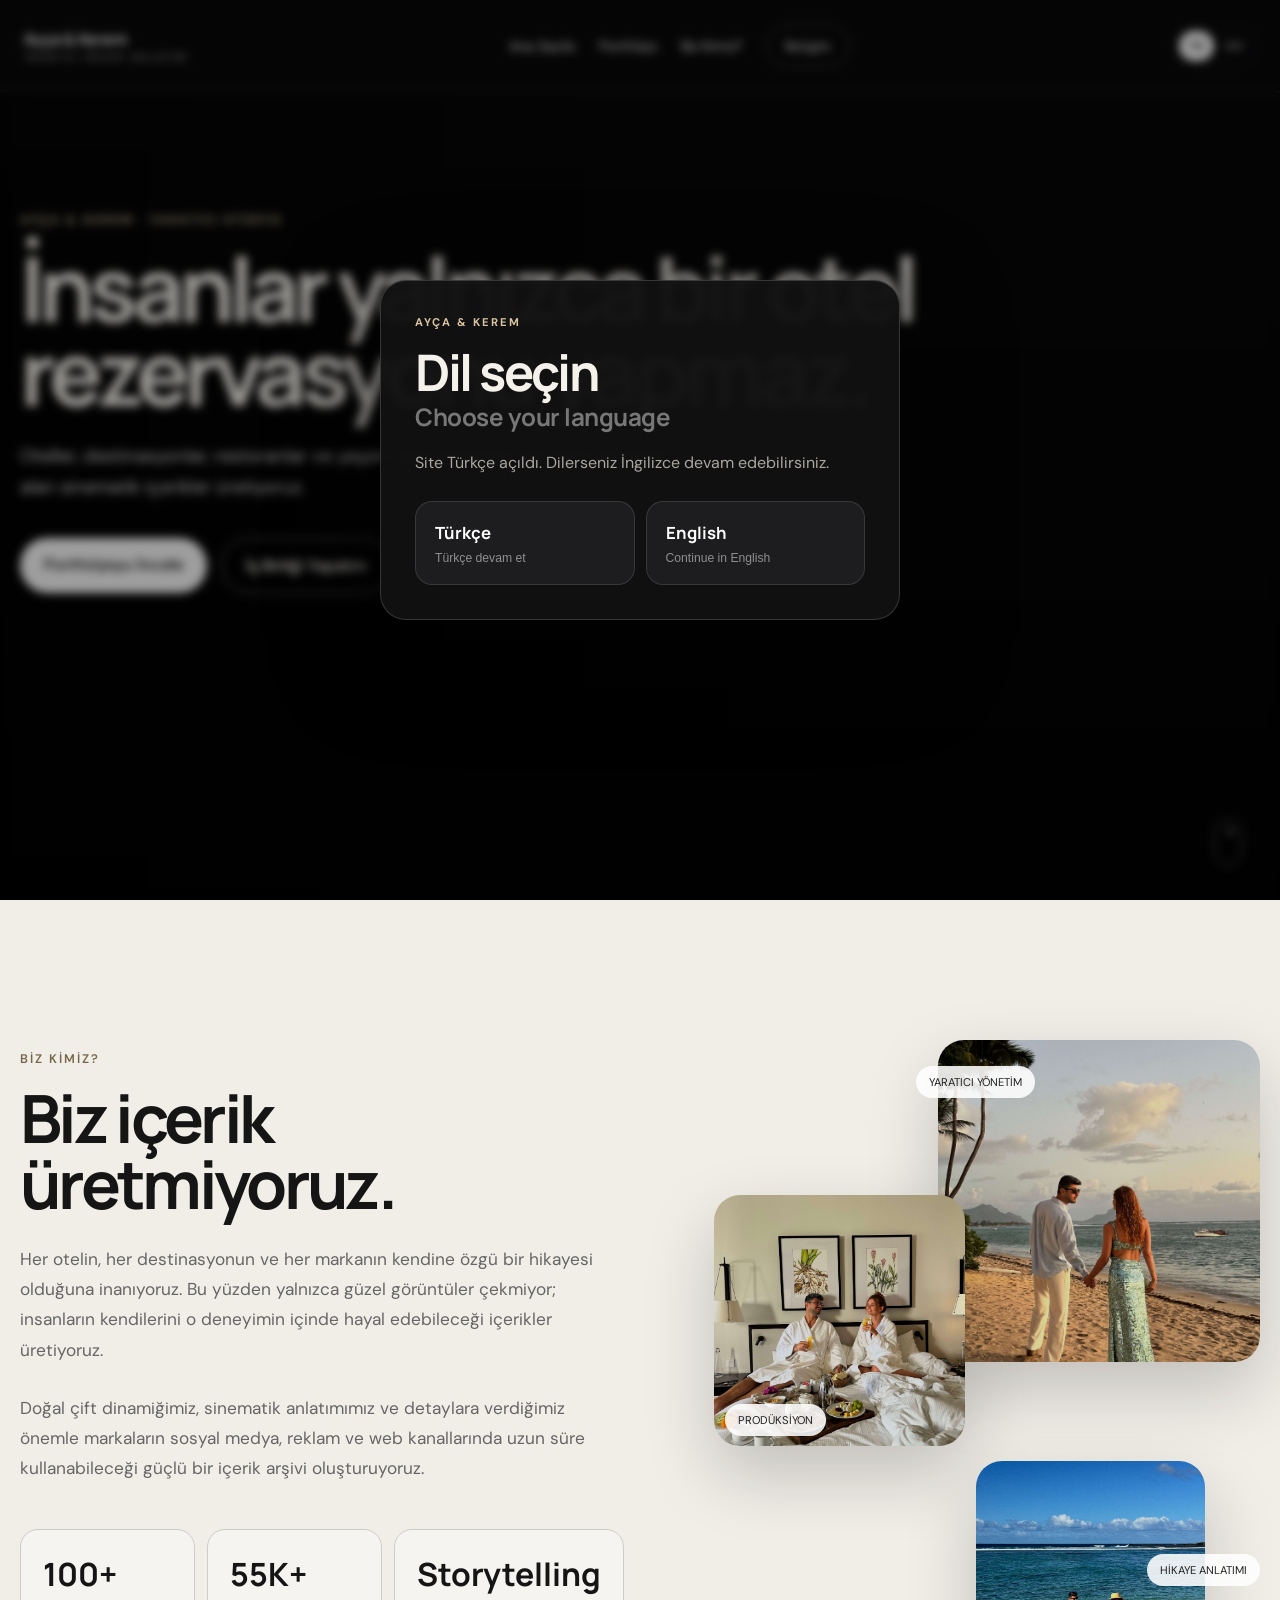
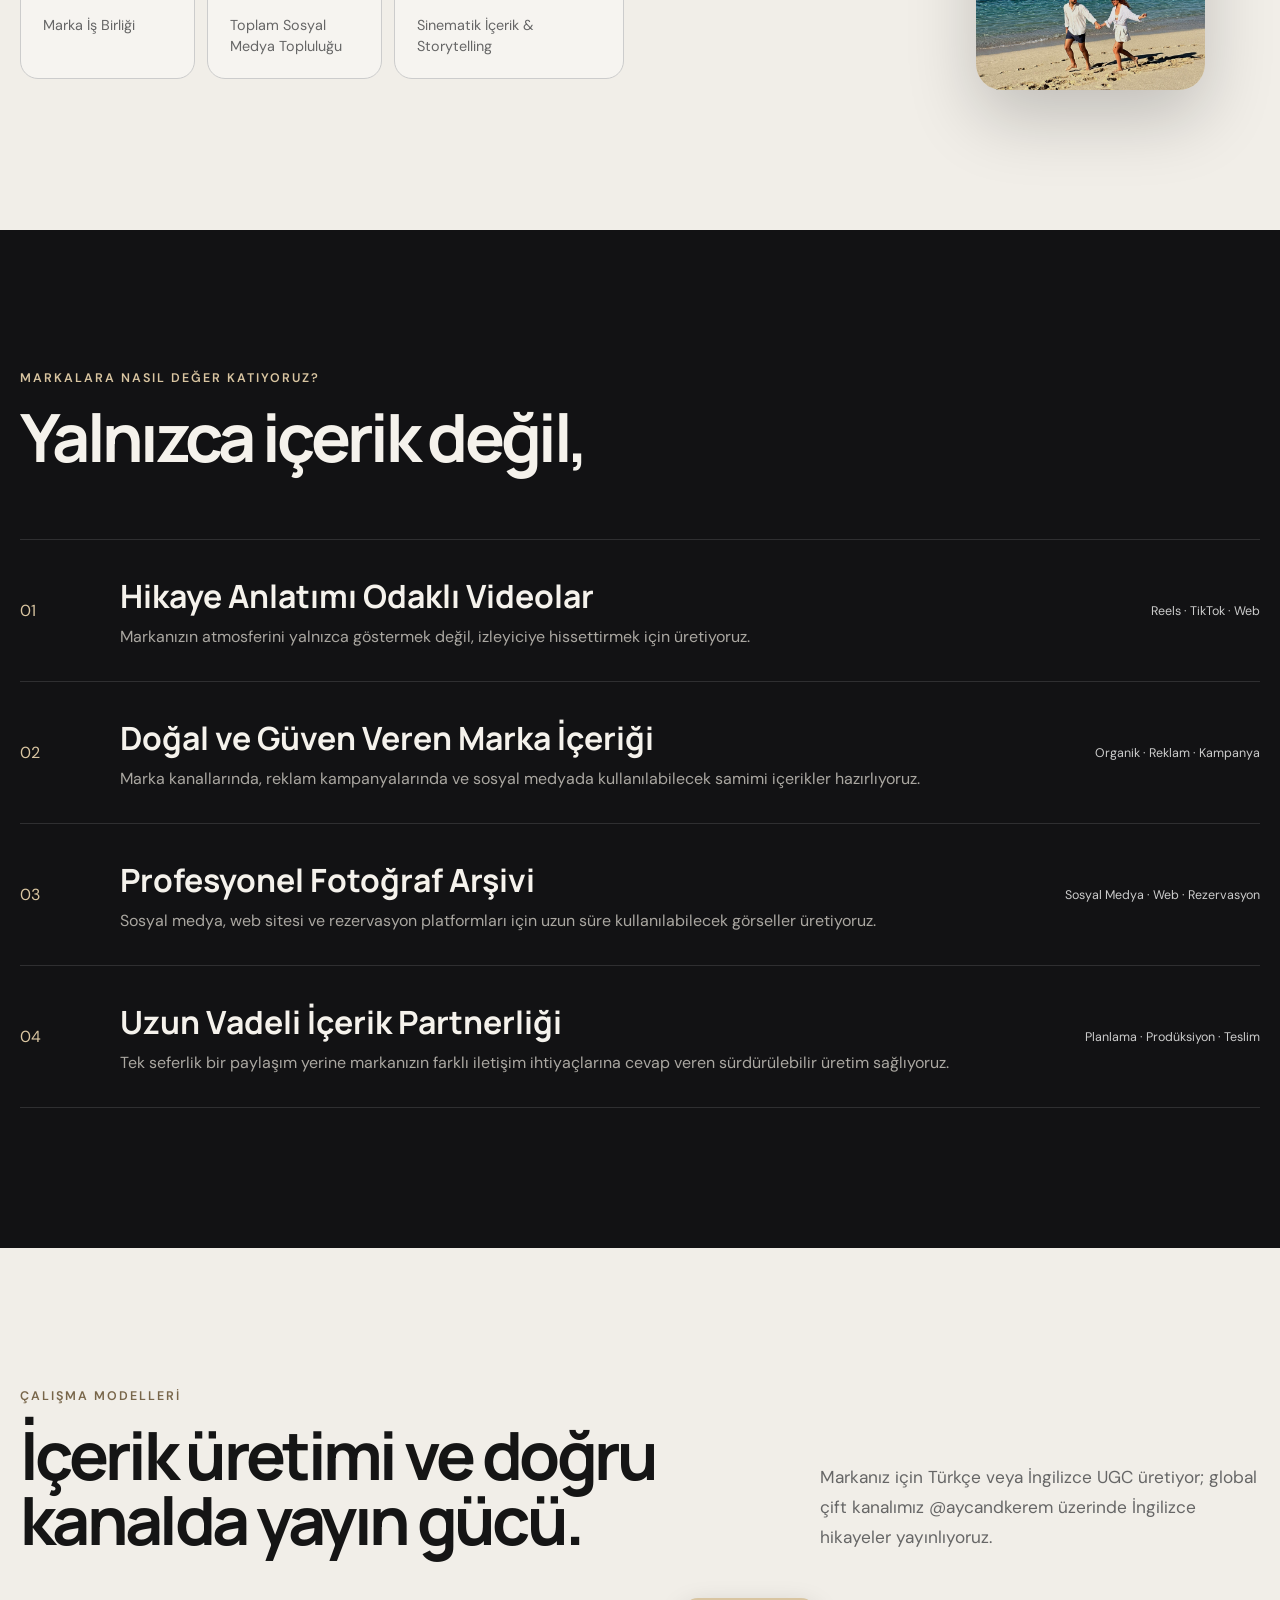
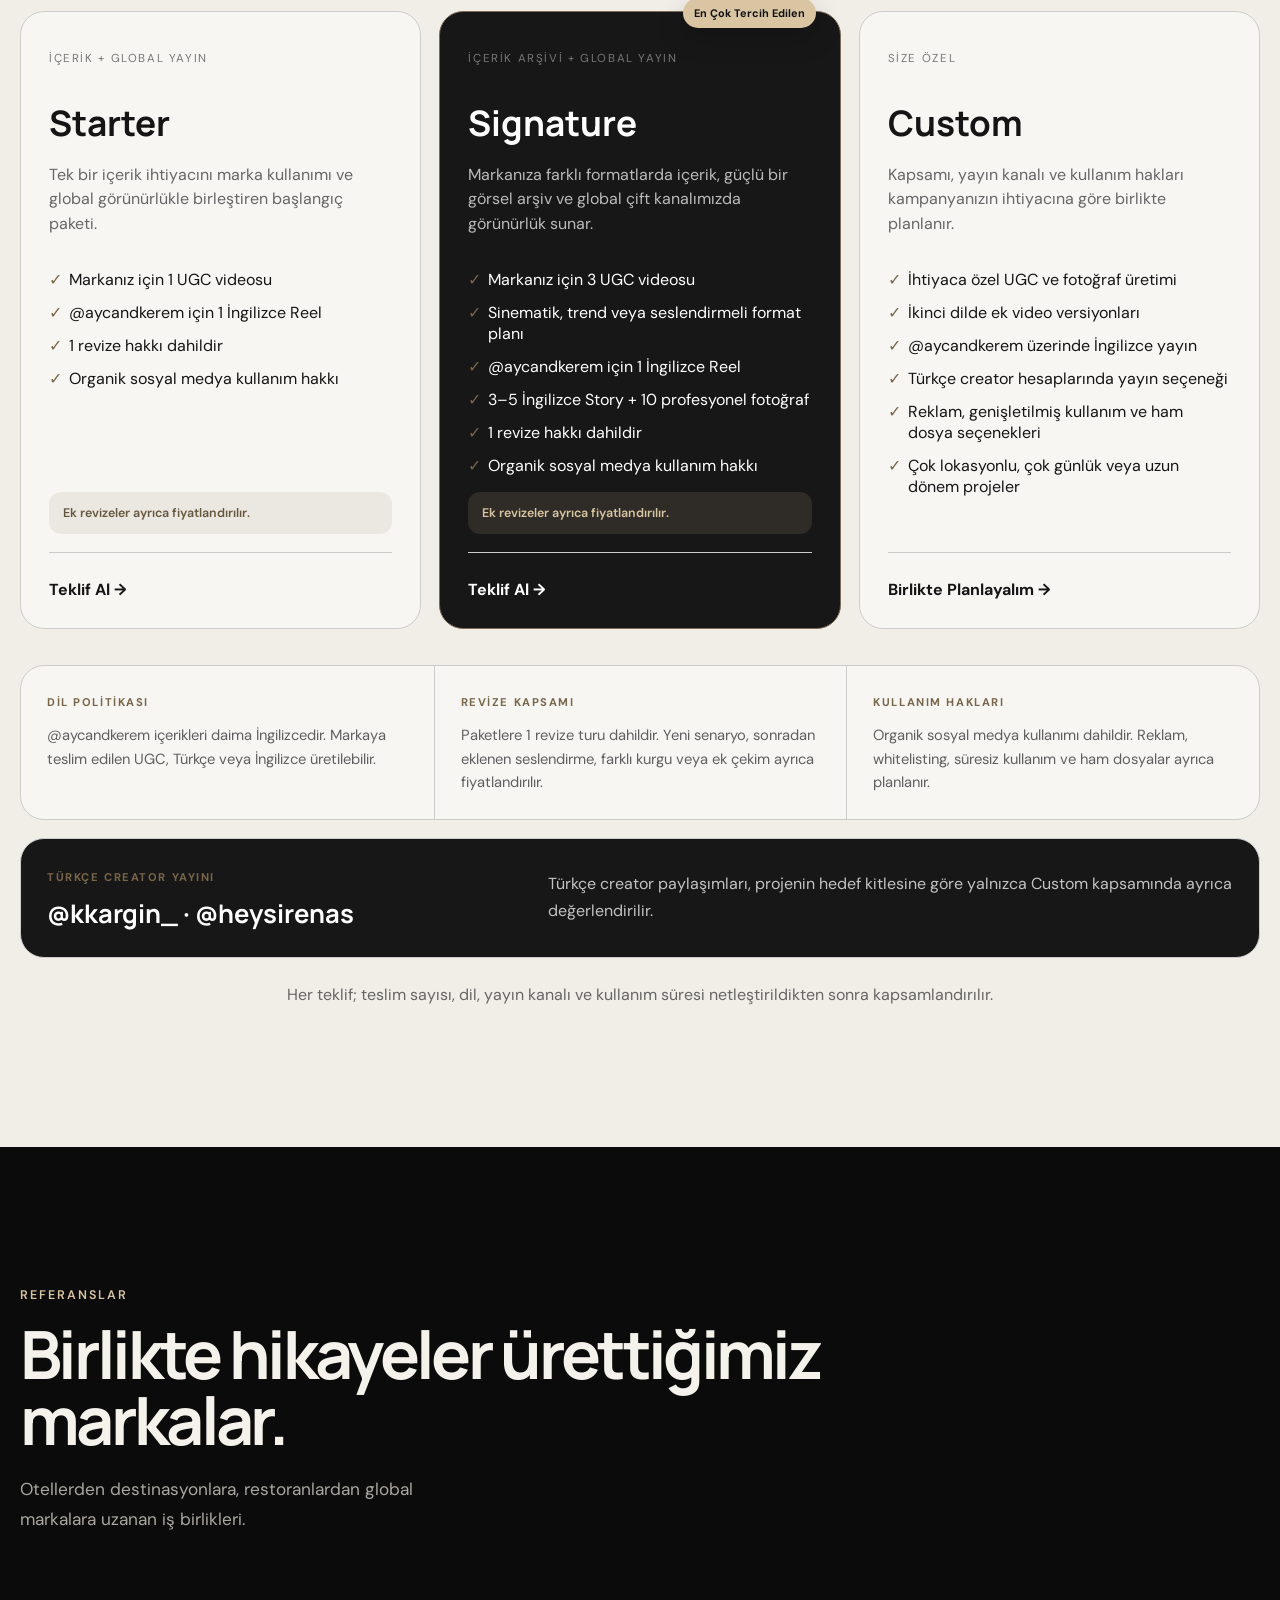
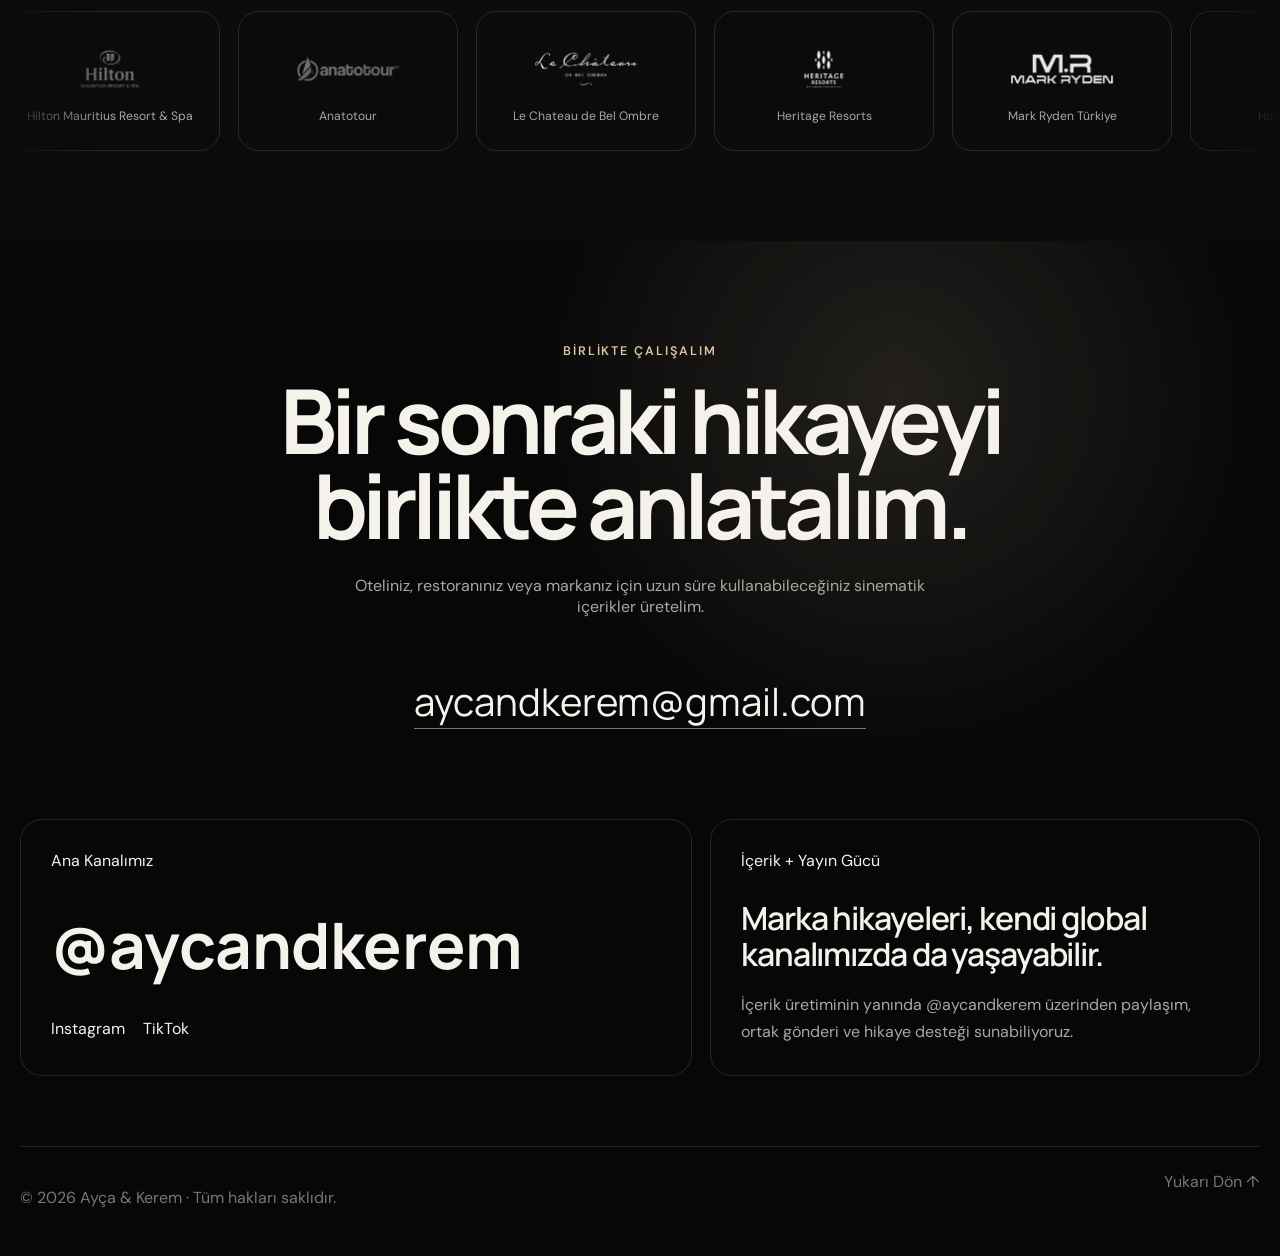
==== commit ccc75d88: "Refresh responsive styles" ====
--- a/index.html
+++ b/index.html
@@ -7,7 +7,7 @@
 <title data-i18n-title="meta.title">Ayça &amp; Kerem | Yaratıcı Hikaye Anlatımı</title>
 <link href="https://fonts.googleapis.com" rel="preconnect"/><link crossorigin="" href="https://fonts.gstatic.com" rel="preconnect"/>
 <link href="https://fonts.googleapis.com/css2?family=DM+Sans:wght@400;500;600&amp;family=Manrope:wght@500;600;700;800&amp;display=swap" rel="stylesheet"/>
-<link href="style.css?v=20260729-3" rel="stylesheet"/>
+<link href="style.css?v=20260729-4" rel="stylesheet"/>
 </head>
 <body>
 <div aria-labelledby="languagePopupTitle" aria-modal="true" class="language-popup" id="languagePopup" role="dialog">
--- a/style.css
+++ b/style.css
@@ -1550,6 +1550,14 @@
   min-height: 610px;
 }
 
+.english-only {
+  display: none;
+}
+
+html[lang="en"] .english-only {
+  display: block;
+}
+
 .packages-grid-three .featured .popular-badge {
   top: -14px;
   right: 24px;
@@ -1668,3 +1676,195 @@
     gap: 18px;
   }
 }
+
+/* Phones in landscape: modern devices can be wider than the mobile breakpoint */
+@media (orientation: landscape) and (max-height: 600px) and (max-width: 1000px) {
+  .site-header,
+  .site-header.scrolled {
+    position: fixed;
+    top: 0;
+    left: 0;
+    z-index: 2100;
+    width: 100%;
+    min-height: 64px;
+    padding: 0 16px;
+    box-sizing: border-box;
+  }
+
+  .brand-sub {
+    font-size: .58rem;
+  }
+
+  .site-header .language-switch {
+    order: 2;
+    margin-left: auto;
+  }
+
+  .menu-toggle {
+    position: relative;
+    z-index: 2202;
+    display: inline-flex;
+    width: 40px;
+    height: 40px;
+    flex: 0 0 40px;
+    order: 3;
+    align-items: center;
+    justify-content: center;
+    padding: 0;
+    border: 1px solid rgba(255,255,255,.16);
+    border-radius: 50%;
+    background: rgba(16,16,17,.72);
+    backdrop-filter: blur(12px);
+  }
+
+  .menu-toggle span {
+    position: absolute;
+    left: 11px;
+    width: 16px;
+    height: 1.5px;
+    margin: 0;
+    border-radius: 99px;
+    background: #fff;
+    transform-origin: center;
+    transition: top .25s ease, transform .25s ease, opacity .2s ease;
+  }
+
+  .menu-toggle span:nth-child(1) {
+    top: 13px;
+  }
+
+  .menu-toggle span:nth-child(2) {
+    top: 19px;
+  }
+
+  .menu-toggle span:nth-child(3) {
+    top: 25px;
+  }
+
+  .menu-toggle.active span:nth-child(1),
+  .menu-toggle[aria-expanded="true"] span:nth-child(1) {
+    top: 19px;
+    transform: rotate(45deg);
+  }
+
+  .menu-toggle.active span:nth-child(2),
+  .menu-toggle[aria-expanded="true"] span:nth-child(2) {
+    opacity: 0;
+  }
+
+  .menu-toggle.active span:nth-child(3),
+  .menu-toggle[aria-expanded="true"] span:nth-child(3) {
+    top: 19px;
+    transform: rotate(-45deg);
+  }
+
+  .main-nav {
+    position: fixed;
+    inset: 0;
+    z-index: 2150;
+    display: flex;
+    width: 100%;
+    height: 100svh;
+    flex-direction: column;
+    align-items: center;
+    justify-content: center;
+    gap: 10px;
+    padding: 64px 20px 16px;
+    box-sizing: border-box;
+    overflow-y: auto;
+    background: rgba(10,10,11,.98);
+    opacity: 0;
+    visibility: hidden;
+    pointer-events: none;
+    transform: translateY(-8px);
+    transition: opacity .25s ease, visibility .25s ease, transform .25s ease;
+  }
+
+  .main-nav.open,
+  .main-nav.active,
+  .main-nav[aria-hidden="false"] {
+    opacity: 1;
+    visibility: visible;
+    pointer-events: auto;
+    transform: none;
+  }
+
+  .main-nav a {
+    display: block;
+    width: auto;
+    padding: 3px 0;
+    color: #fff;
+    font: 600 1.15rem/1.1 Manrope, sans-serif;
+    letter-spacing: -.025em;
+    text-align: center;
+  }
+
+  body.menu-open {
+    overflow: hidden;
+    touch-action: none;
+  }
+
+  body.menu-open .brand,
+  body.menu-open .language-switch {
+    position: relative;
+    z-index: 2201;
+  }
+
+  .hero {
+    min-height: 100svh;
+  }
+
+  .hero-content {
+    padding-top: 76px;
+    padding-bottom: 24px;
+  }
+
+  .hero h1 {
+    max-width: 720px;
+    font-size: clamp(2.15rem, 7.4vw, 3.8rem);
+    line-height: .94;
+  }
+
+  .hero-copy {
+    max-width: 630px;
+    margin-top: 12px;
+    font-size: .88rem;
+    line-height: 1.45;
+  }
+
+  .hero-actions {
+    flex-direction: row;
+    gap: 10px;
+    margin-top: 16px;
+  }
+
+  .hero-actions .button {
+    padding: 11px 17px;
+    font-size: .82rem;
+  }
+
+  .scroll-indicator {
+    display: none;
+  }
+
+  .section {
+    padding: 68px 0;
+  }
+
+  .section-title {
+    font-size: clamp(2.2rem, 6.5vw, 3.9rem);
+  }
+
+  .section-heading-row {
+    gap: 28px;
+    margin-bottom: 38px;
+  }
+
+  .contact-section {
+    padding-top: 80px;
+  }
+
+  .modal-dialog video {
+    max-height: calc(100svh - 24px);
+  }
+}
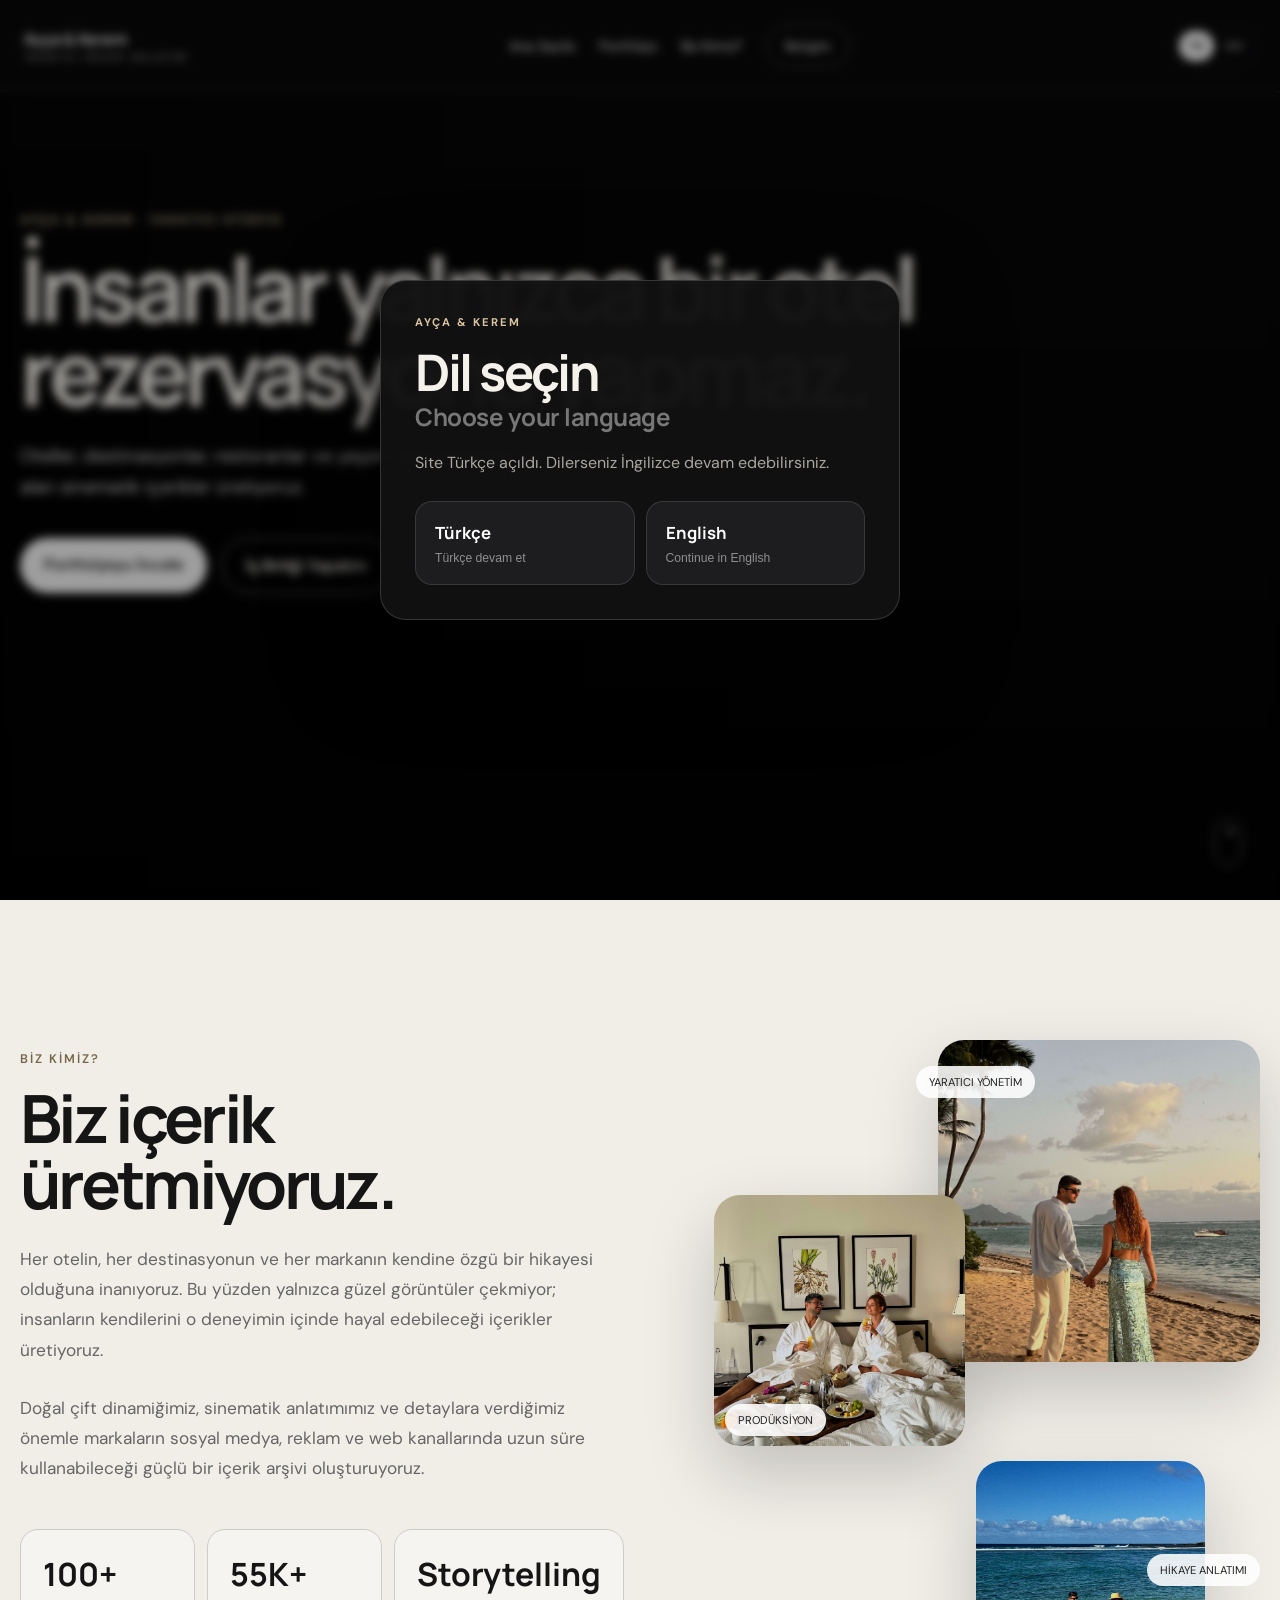
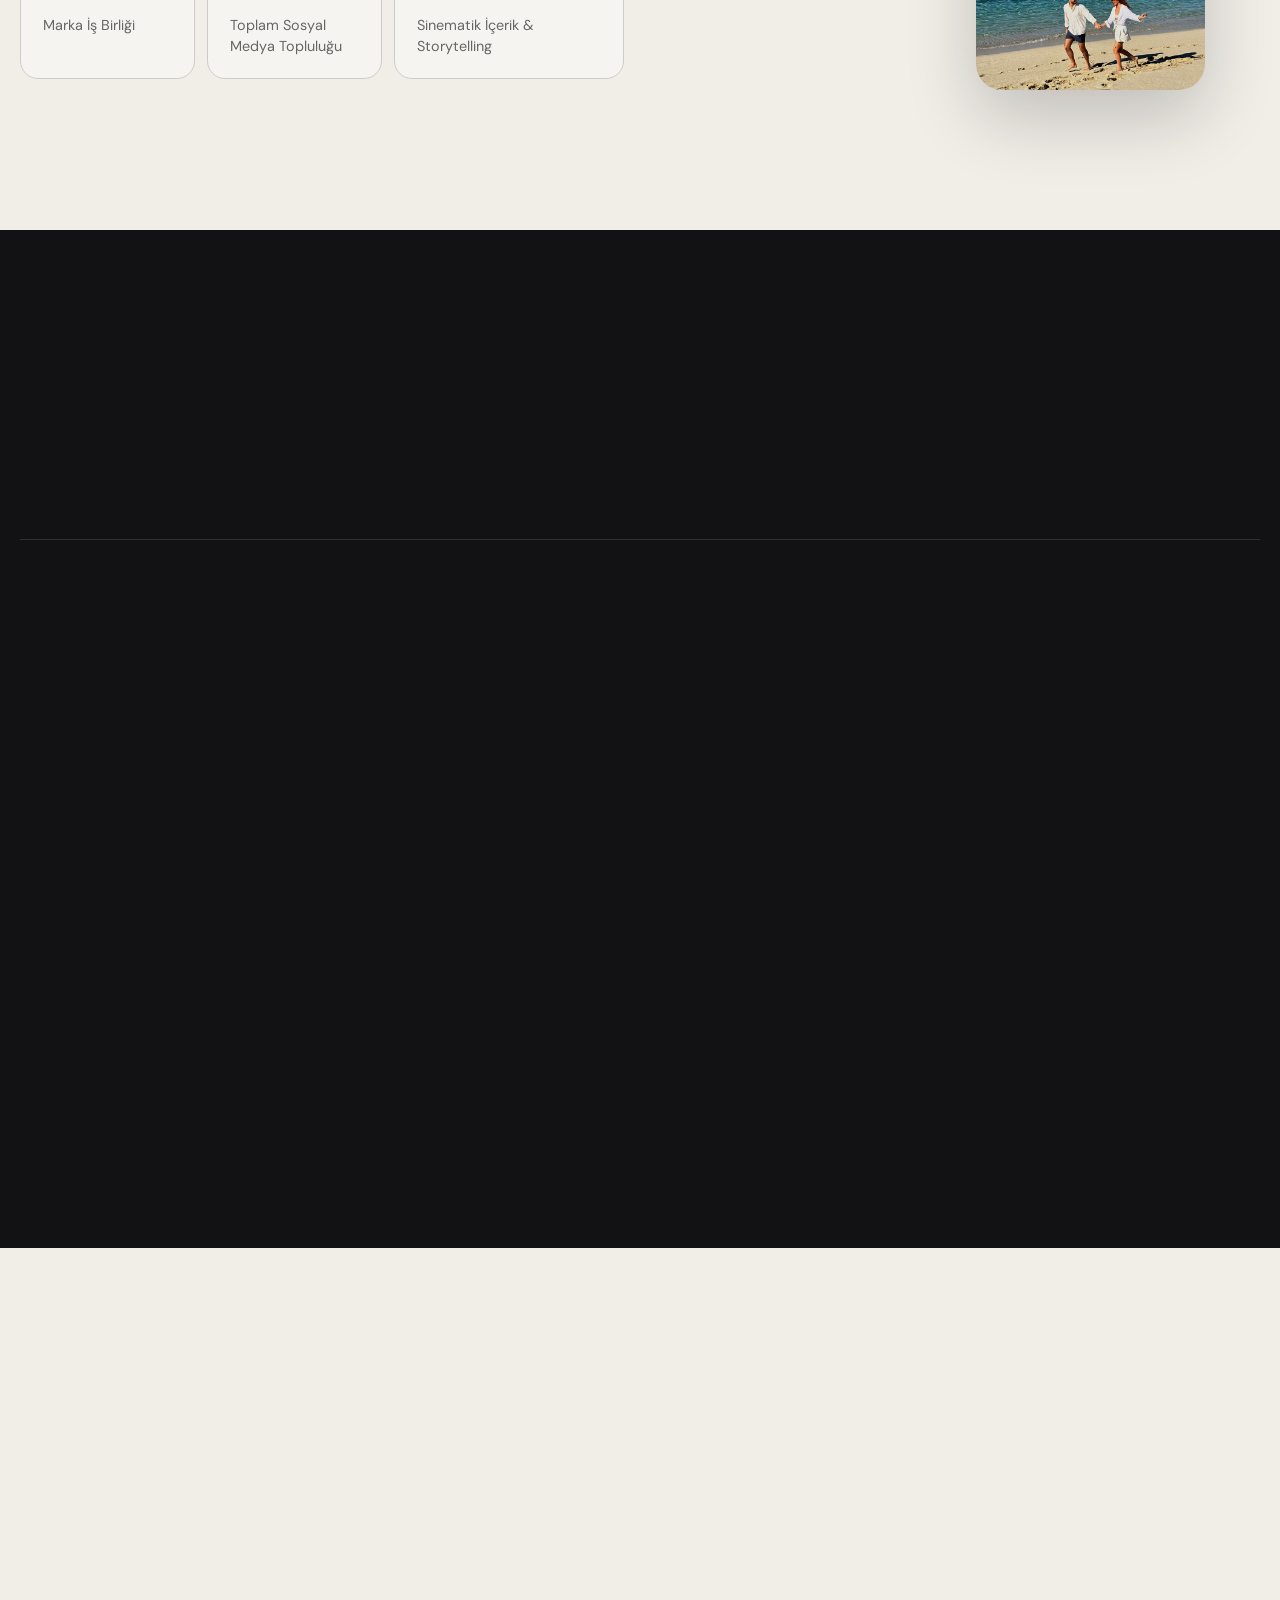
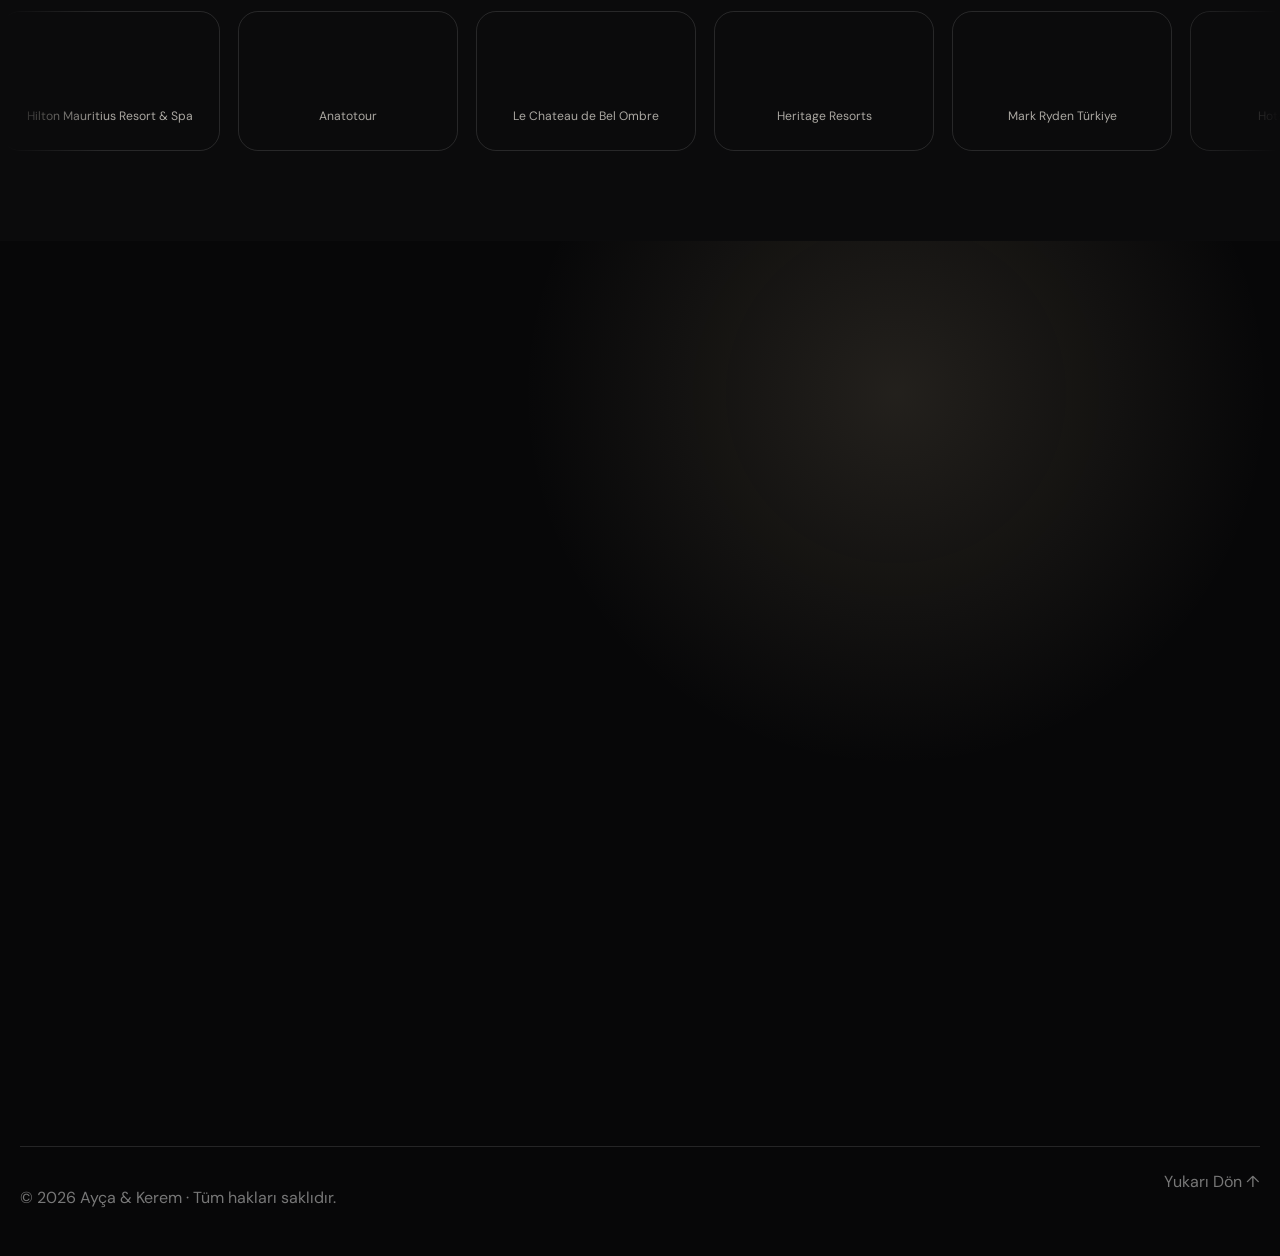
==== commit 1e64c436: "Refresh mobile scale styles" ====
--- a/index.html
+++ b/index.html
@@ -7,7 +7,7 @@
 <title data-i18n-title="meta.title">Ayça &amp; Kerem | Yaratıcı Hikaye Anlatımı</title>
 <link href="https://fonts.googleapis.com" rel="preconnect"/><link crossorigin="" href="https://fonts.gstatic.com" rel="preconnect"/>
 <link href="https://fonts.googleapis.com/css2?family=DM+Sans:wght@400;500;600&amp;family=Manrope:wght@500;600;700;800&amp;display=swap" rel="stylesheet"/>
-<link href="style.css?v=20260729-4" rel="stylesheet"/>
+<link href="style.css?v=20260729-5" rel="stylesheet"/>
 </head>
 <body>
 <div aria-labelledby="languagePopupTitle" aria-modal="true" class="language-popup" id="languagePopup" role="dialog">
--- a/style.css
+++ b/style.css
@@ -1679,6 +1679,14 @@
 
 /* Phones in landscape: modern devices can be wider than the mobile breakpoint */
 @media (orientation: landscape) and (max-height: 600px) and (max-width: 1000px) {
+  html {
+    font-size: 87.5%;
+  }
+
+  .container {
+    width: min(calc(100% - 56px),var(--max));
+  }
+
   .site-header,
   .site-header.scrolled {
     position: fixed;
@@ -1820,8 +1828,8 @@
   }
 
   .hero h1 {
-    max-width: 720px;
-    font-size: clamp(2.15rem, 7.4vw, 3.8rem);
+    max-width: 680px;
+    font-size: clamp(1.9rem, 5.3vw, 2.9rem);
     line-height: .94;
   }
 
@@ -1852,7 +1860,7 @@
   }
 
   .section-title {
-    font-size: clamp(2.2rem, 6.5vw, 3.9rem);
+    font-size: clamp(1.85rem, 4.7vw, 2.8rem);
   }
 
   .section-heading-row {
@@ -1864,6 +1872,14 @@
     padding-top: 80px;
   }
 
+  .contact-title {
+    font-size: clamp(2rem,4.8vw,3rem);
+  }
+
+  .social-main h3 {
+    font-size: 2.7rem;
+  }
+
   .modal-dialog video {
     max-height: calc(100svh - 24px);
   }
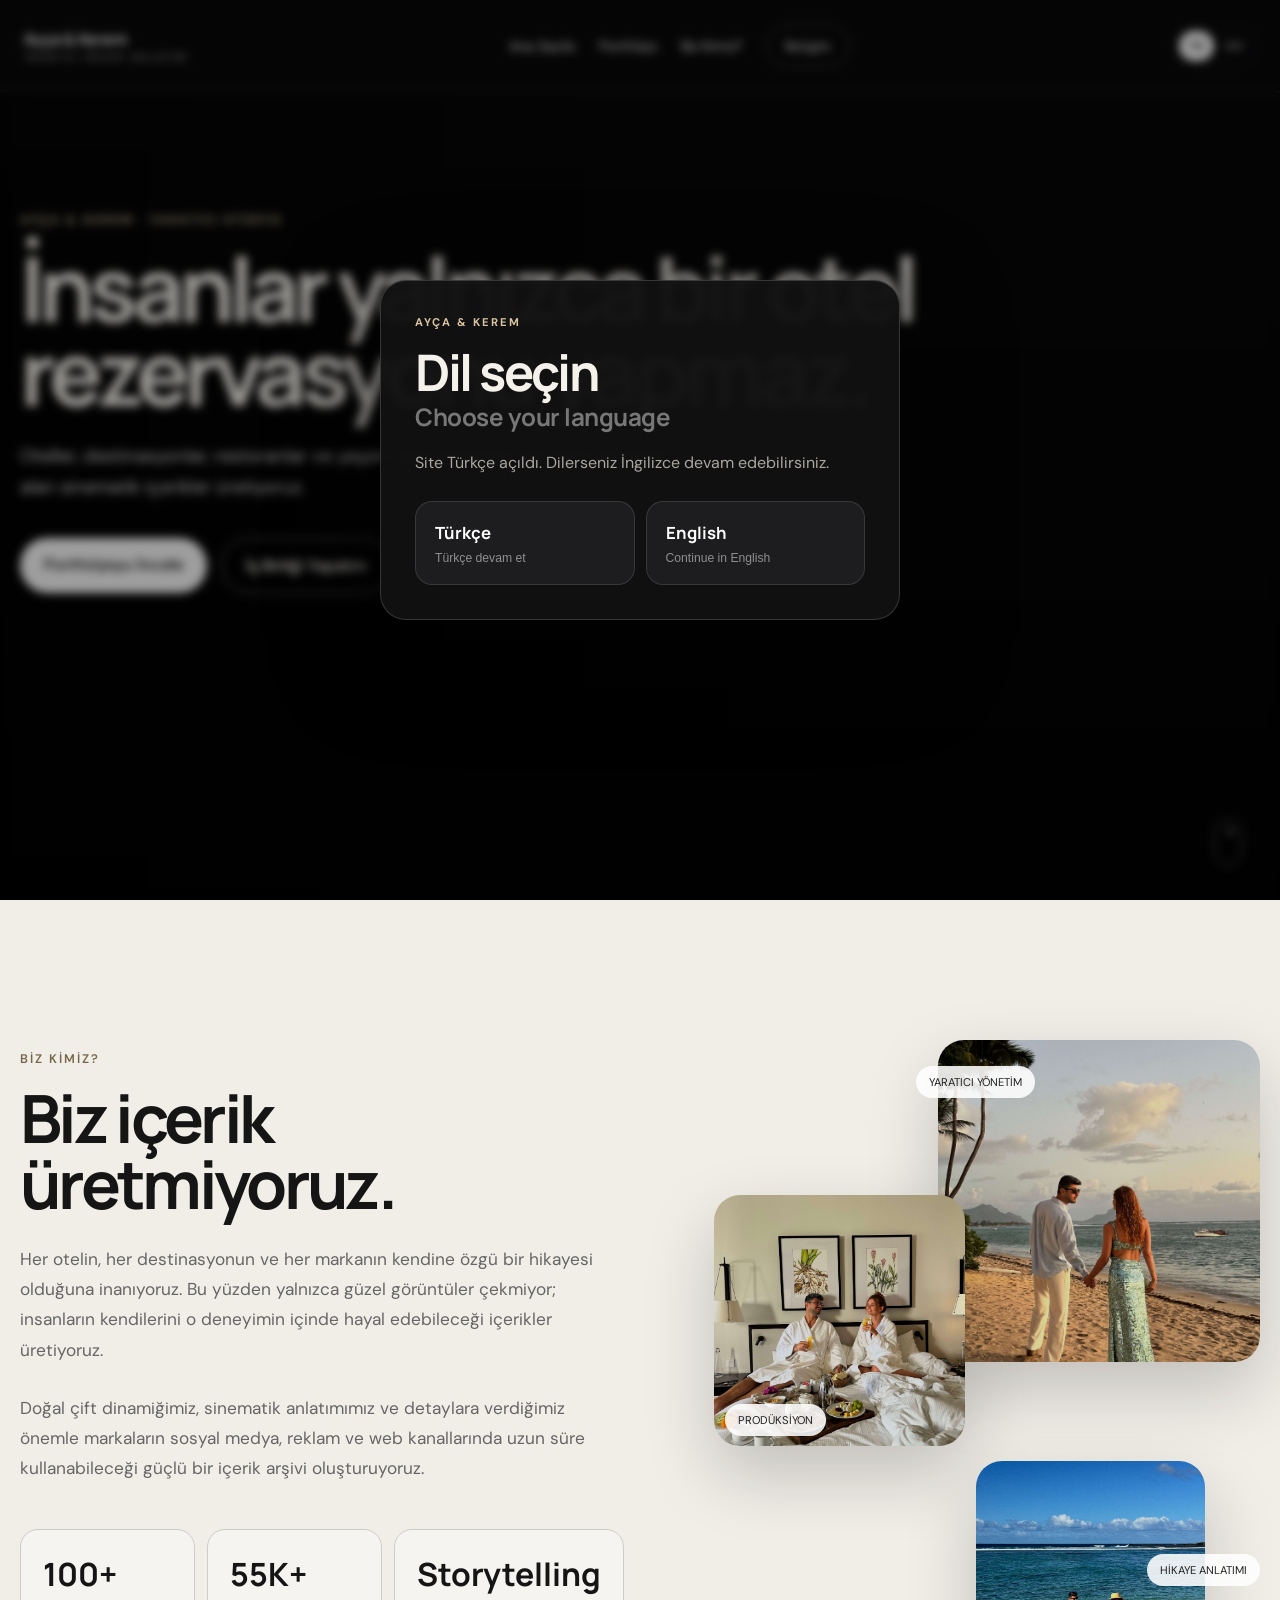
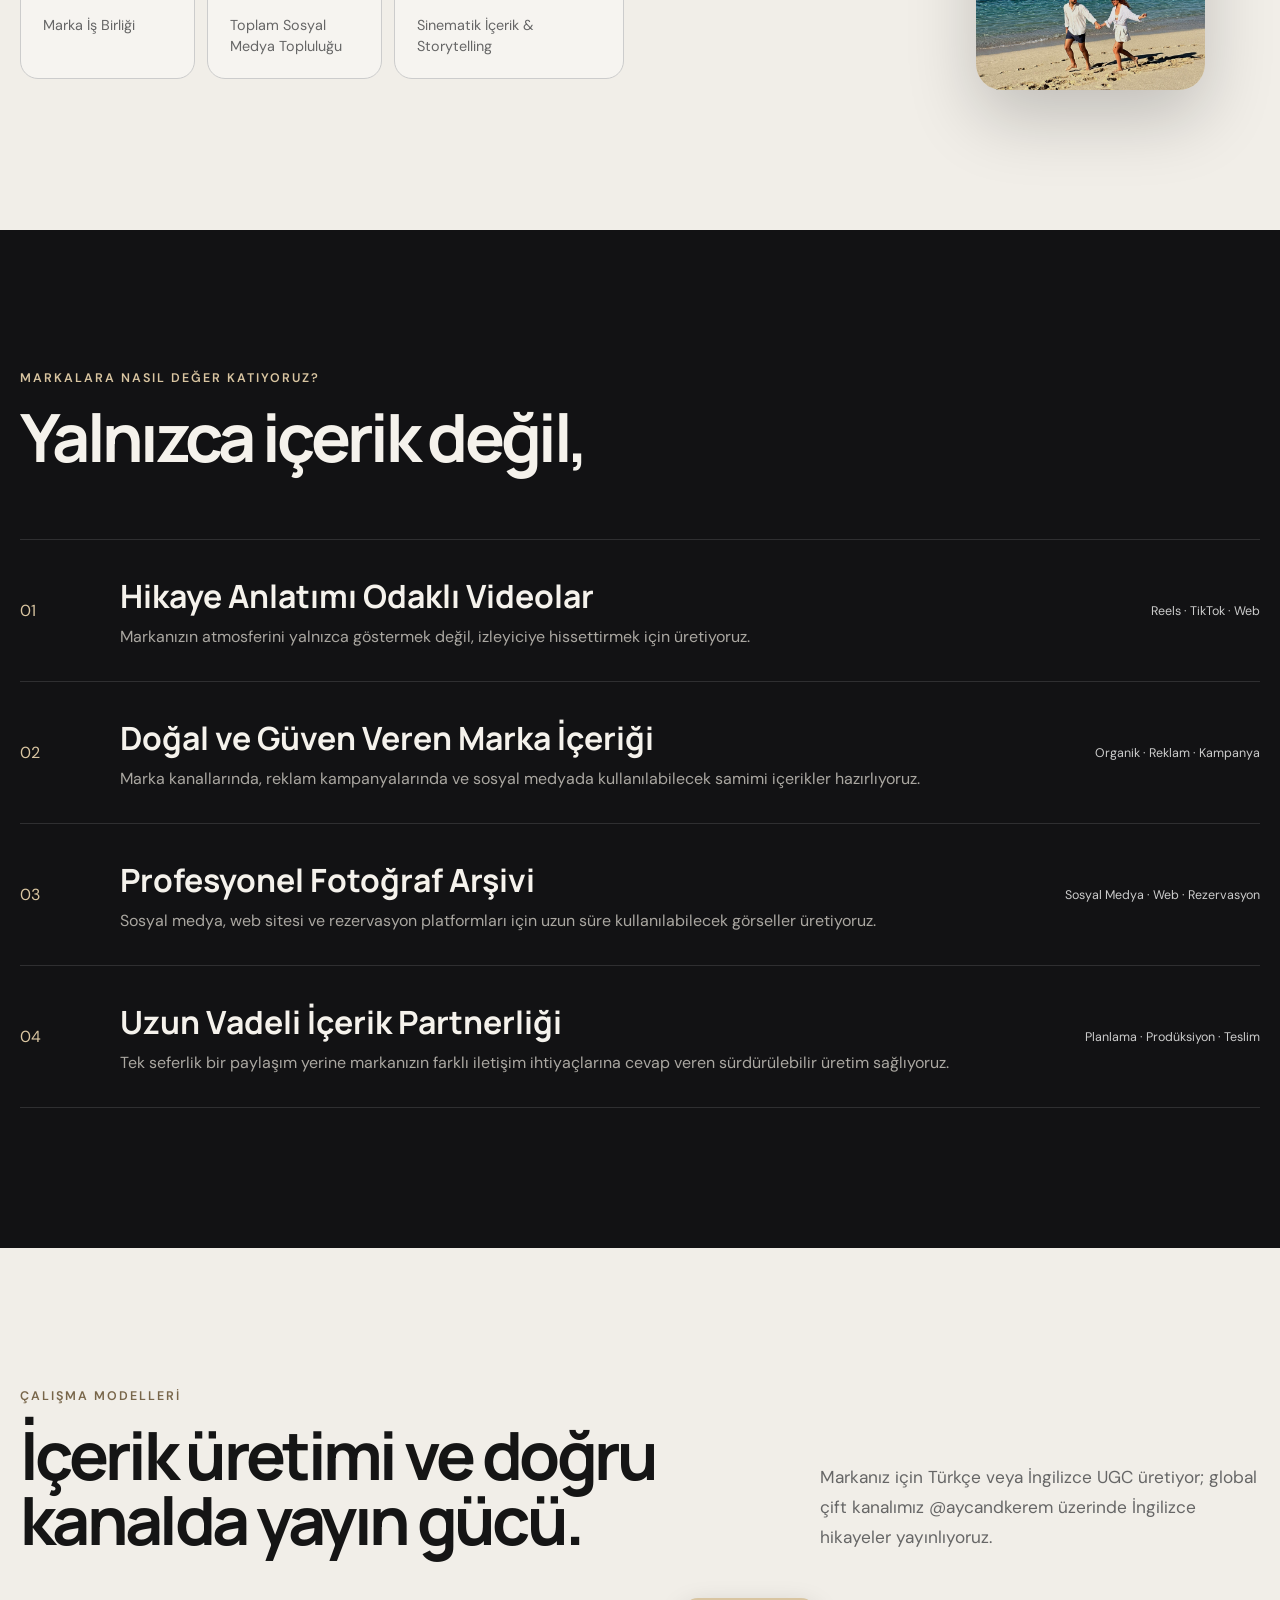
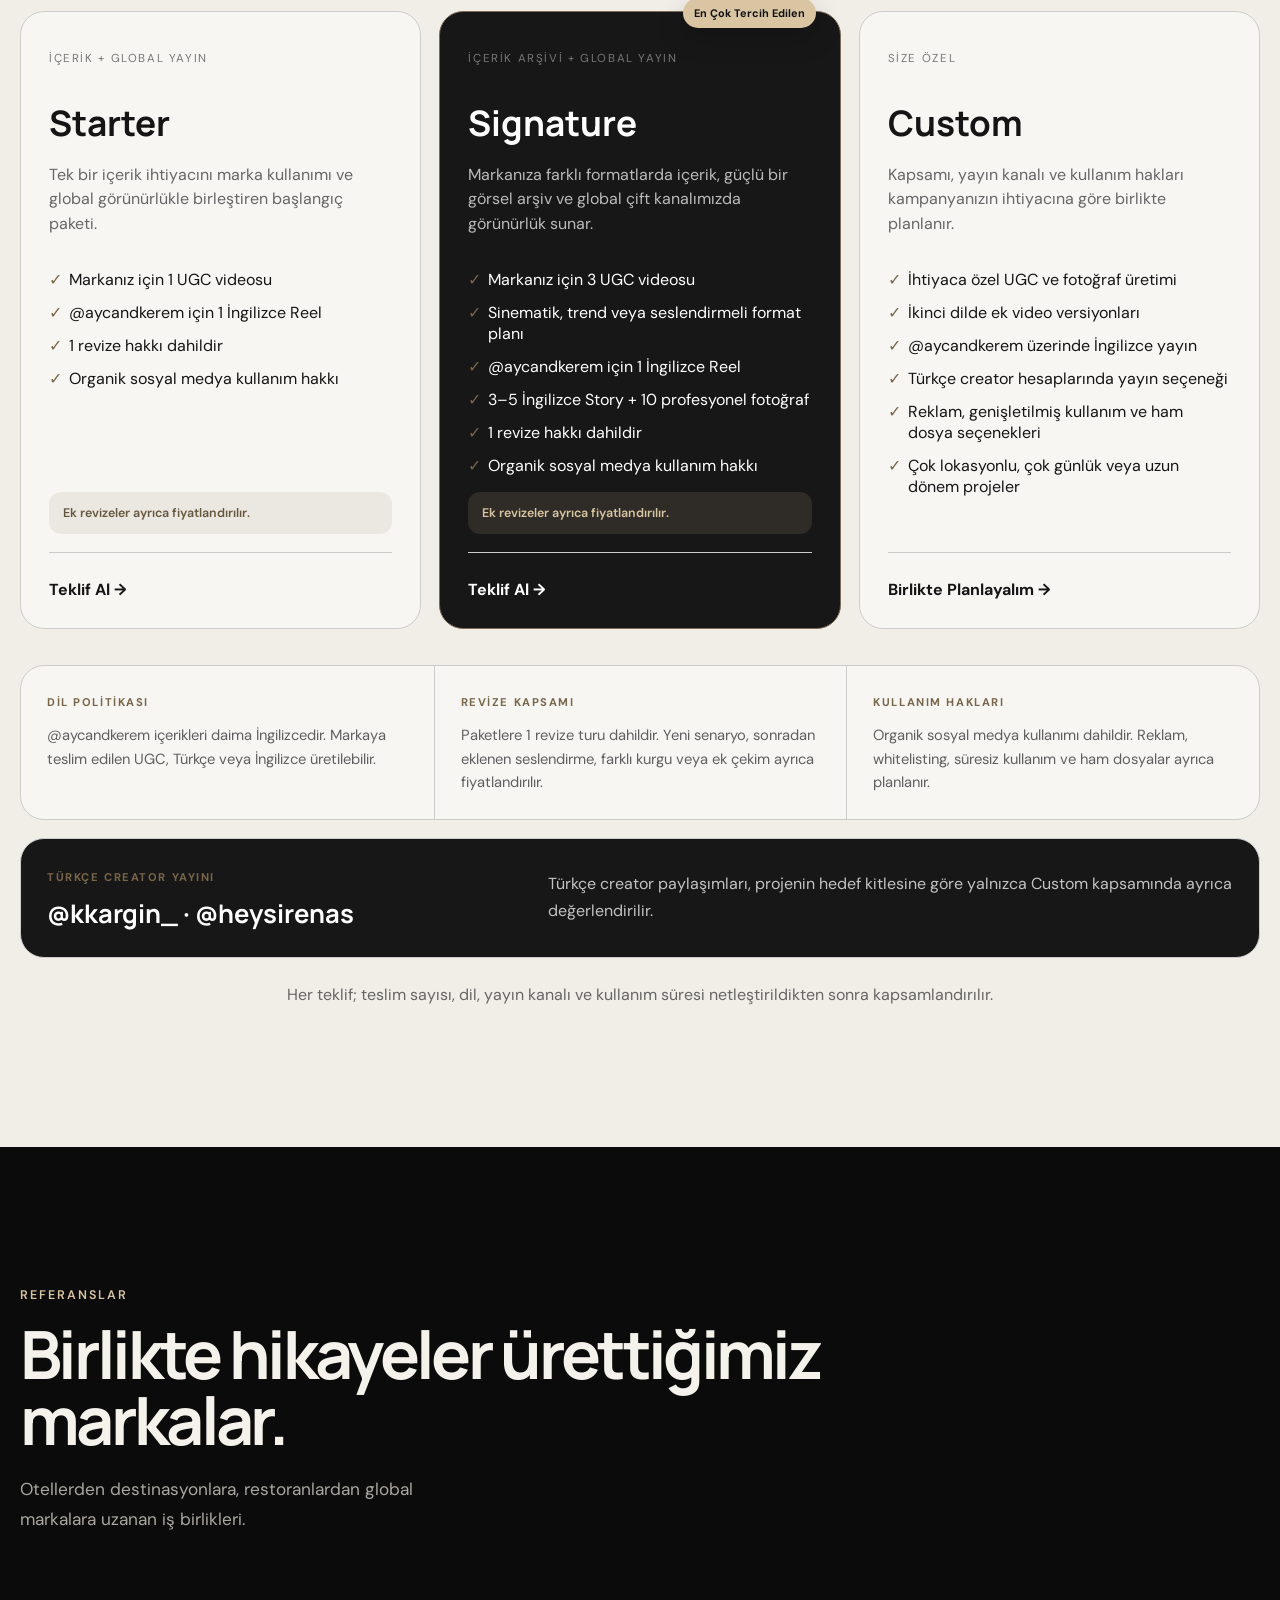
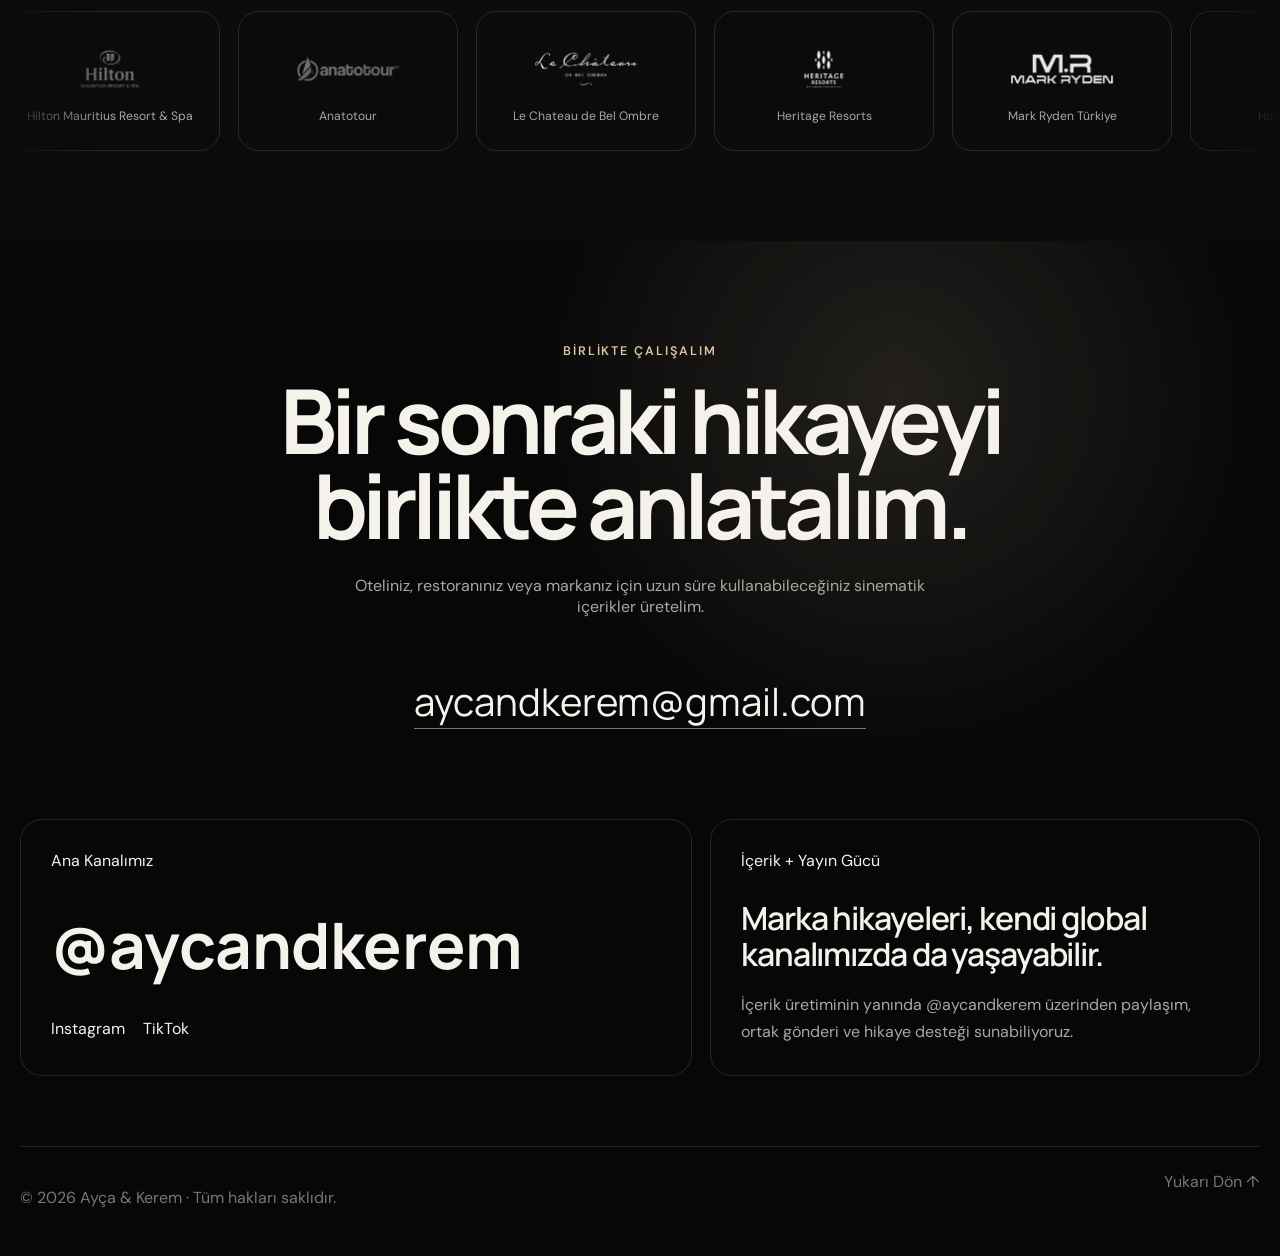
==== commit e11609a9: "Refresh compact landscape styles" ====
--- a/index.html
+++ b/index.html
@@ -7,7 +7,7 @@
 <title data-i18n-title="meta.title">Ayça &amp; Kerem | Yaratıcı Hikaye Anlatımı</title>
 <link href="https://fonts.googleapis.com" rel="preconnect"/><link crossorigin="" href="https://fonts.gstatic.com" rel="preconnect"/>
 <link href="https://fonts.googleapis.com/css2?family=DM+Sans:wght@400;500;600&amp;family=Manrope:wght@500;600;700;800&amp;display=swap" rel="stylesheet"/>
-<link href="style.css?v=20260729-5" rel="stylesheet"/>
+<link href="style.css?v=20260729-7" rel="stylesheet"/>
 </head>
 <body>
 <div aria-labelledby="languagePopupTitle" aria-modal="true" class="language-popup" id="languagePopup" role="dialog">
--- a/style.css
+++ b/style.css
@@ -1680,11 +1680,11 @@
 /* Phones in landscape: modern devices can be wider than the mobile breakpoint */
 @media (orientation: landscape) and (max-height: 600px) and (max-width: 1000px) {
   html {
-    font-size: 87.5%;
+    font-size: 75%;
   }
 
   .container {
-    width: min(calc(100% - 56px),var(--max));
+    width: min(calc(100% - 88px),var(--max));
   }
 
   .site-header,
@@ -1700,7 +1700,15 @@
   }
 
   .brand-sub {
-    font-size: .58rem;
+    font-size: 10px;
+  }
+
+  .brand-main {
+    font-size: 16px;
+  }
+
+  .language-button {
+    font-size: 11px;
   }
 
   .site-header .language-switch {
@@ -1802,9 +1810,15 @@
     width: auto;
     padding: 3px 0;
     color: #fff;
-    font: 600 1.15rem/1.1 Manrope, sans-serif;
+    font: 600 18px/1.1 Manrope, sans-serif;
     letter-spacing: -.025em;
     text-align: center;
+  }
+
+  .main-nav .nav-cta {
+    min-width: 132px;
+    padding: 11px 24px !important;
+    font-size: 18px !important;
   }
 
   body.menu-open {
@@ -1829,7 +1843,7 @@
 
   .hero h1 {
     max-width: 680px;
-    font-size: clamp(1.9rem, 5.3vw, 2.9rem);
+    font-size: clamp(1.8rem, 4.7vw, 2.6rem);
     line-height: .94;
   }
 
@@ -1856,28 +1870,115 @@
   }
 
   .section {
-    padding: 68px 0;
+    padding: 54px 0;
   }
 
   .section-title {
-    font-size: clamp(1.85rem, 4.7vw, 2.8rem);
+    font-size: clamp(1.65rem, 3.6vw, 2.25rem);
   }
 
   .section-heading-row {
-    gap: 28px;
-    margin-bottom: 38px;
+    gap: 24px;
+    margin-bottom: 30px;
+  }
+
+  .section-kicker,
+  .eyebrow {
+    margin-bottom: 10px;
+    font-size: 10px;
+  }
+
+  .section-text,
+  .section-text.compact {
+    font-size: 13px;
+    line-height: 1.55;
+  }
+
+  .stats-grid {
+    margin-top: 28px;
+  }
+
+  .stat-card {
+    padding: 16px;
+  }
+
+  .stat-card strong {
+    margin-bottom: 10px;
+    font-size: 24px;
+  }
+
+  .value-list {
+    margin-top: 38px;
+  }
+
+  .value-row {
+    grid-template-columns: 44px 1fr auto;
+    gap: 20px;
+    padding: 22px 0;
+  }
+
+  .value-row h3 {
+    font-size: 22px;
+  }
+
+  .value-row p,
+  .value-tag {
+    font-size: 12px;
+  }
+
+  .package-card {
+    min-height: auto;
+    padding: 21px;
+  }
+
+  .package-card h3 {
+    margin-top: 14px;
+    font-size: 26px;
+  }
+
+  .package-intro,
+  .package-card li {
+    font-size: 12px;
+  }
+
+  .package-card ul {
+    gap: 9px;
+  }
+
+  .package-terms article,
+  .creator-reference {
+    padding: 18px;
+  }
+
+  .brand-item {
+    flex-basis: 170px;
+    min-height: 100px;
+  }
+
+  .brand-item img {
+    height: 42px;
   }
 
   .contact-section {
-    padding-top: 80px;
+    padding-top: 64px;
   }
 
   .contact-title {
-    font-size: clamp(2rem,4.8vw,3rem);
+    font-size: clamp(1.75rem,3.7vw,2.4rem);
+  }
+
+  .contact-copy {
+    margin-block: 18px;
+    font-size: 13px;
+  }
+
+  .social-grid {
+    margin-top: 50px;
   }
 
   .social-main h3 {
-    font-size: 2.7rem;
+    margin-block: 20px;
+    font-size: 30px;
   }
 
   .modal-dialog video {
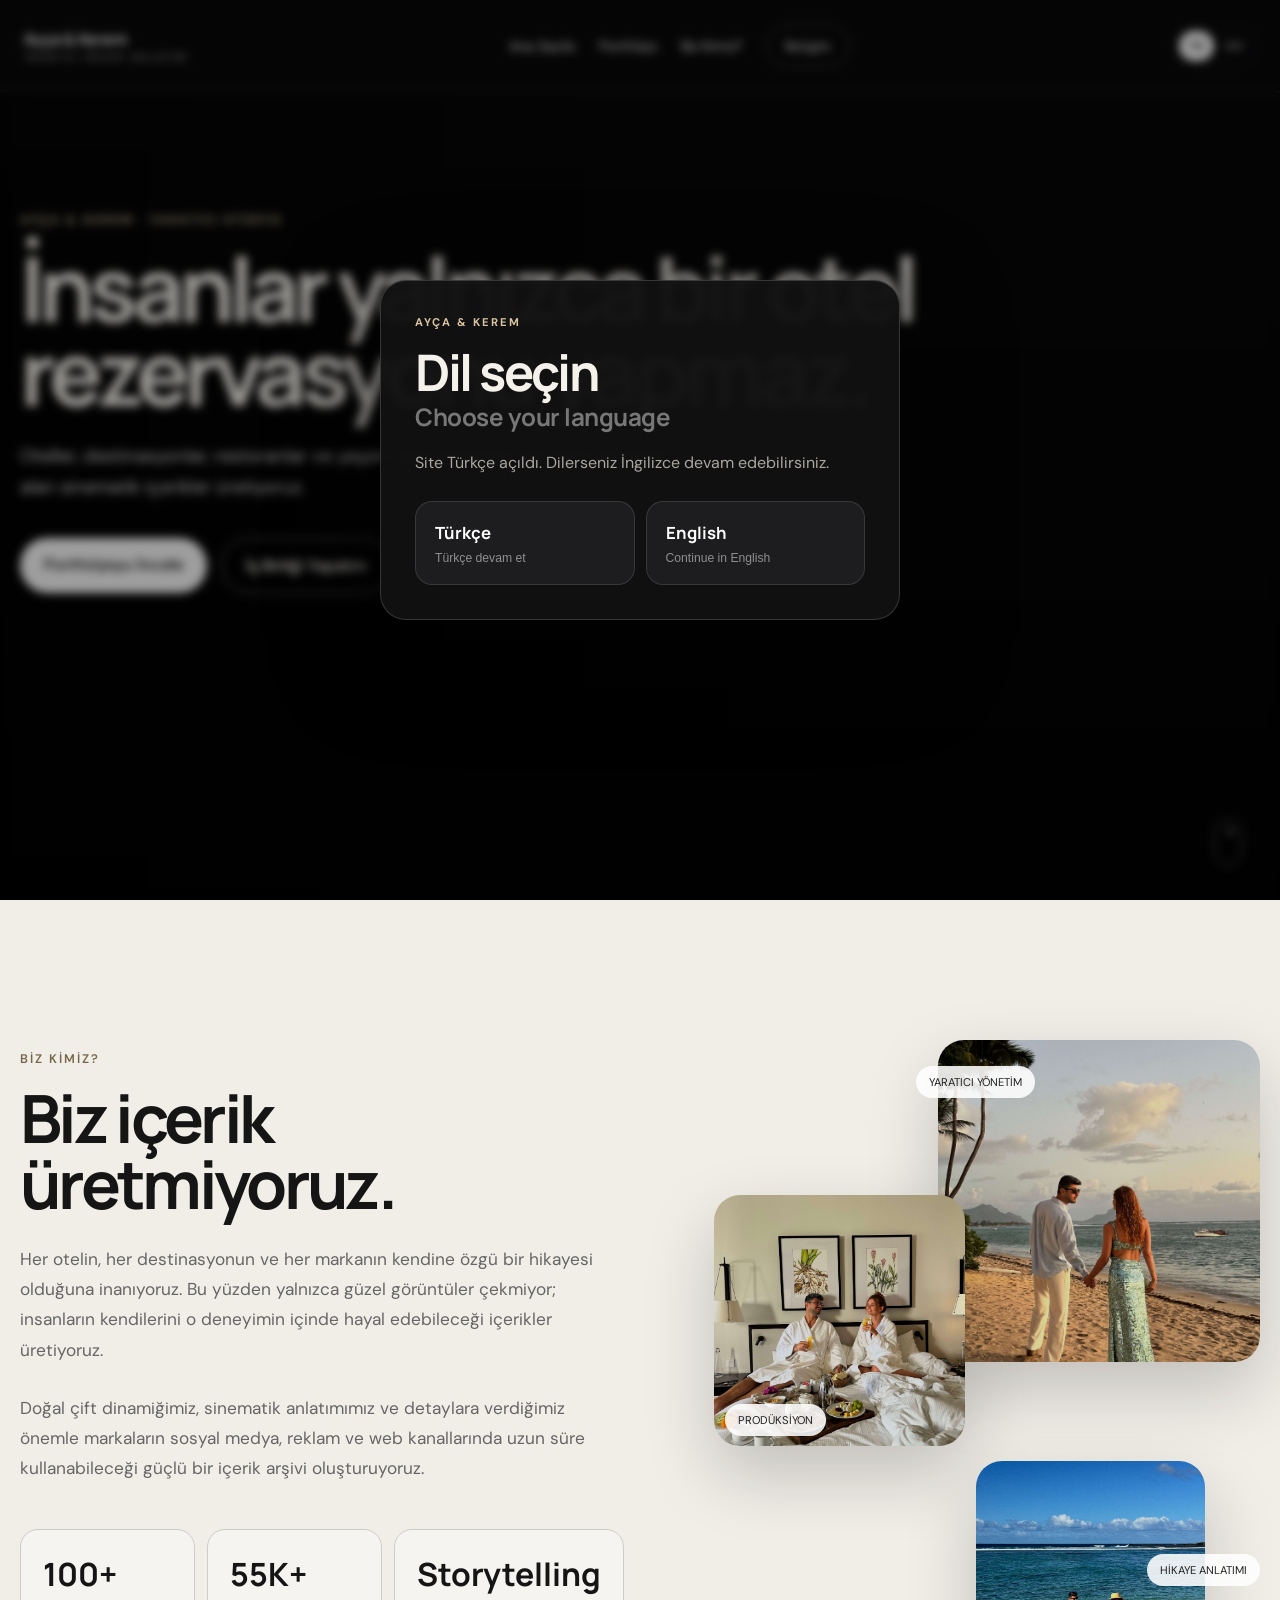
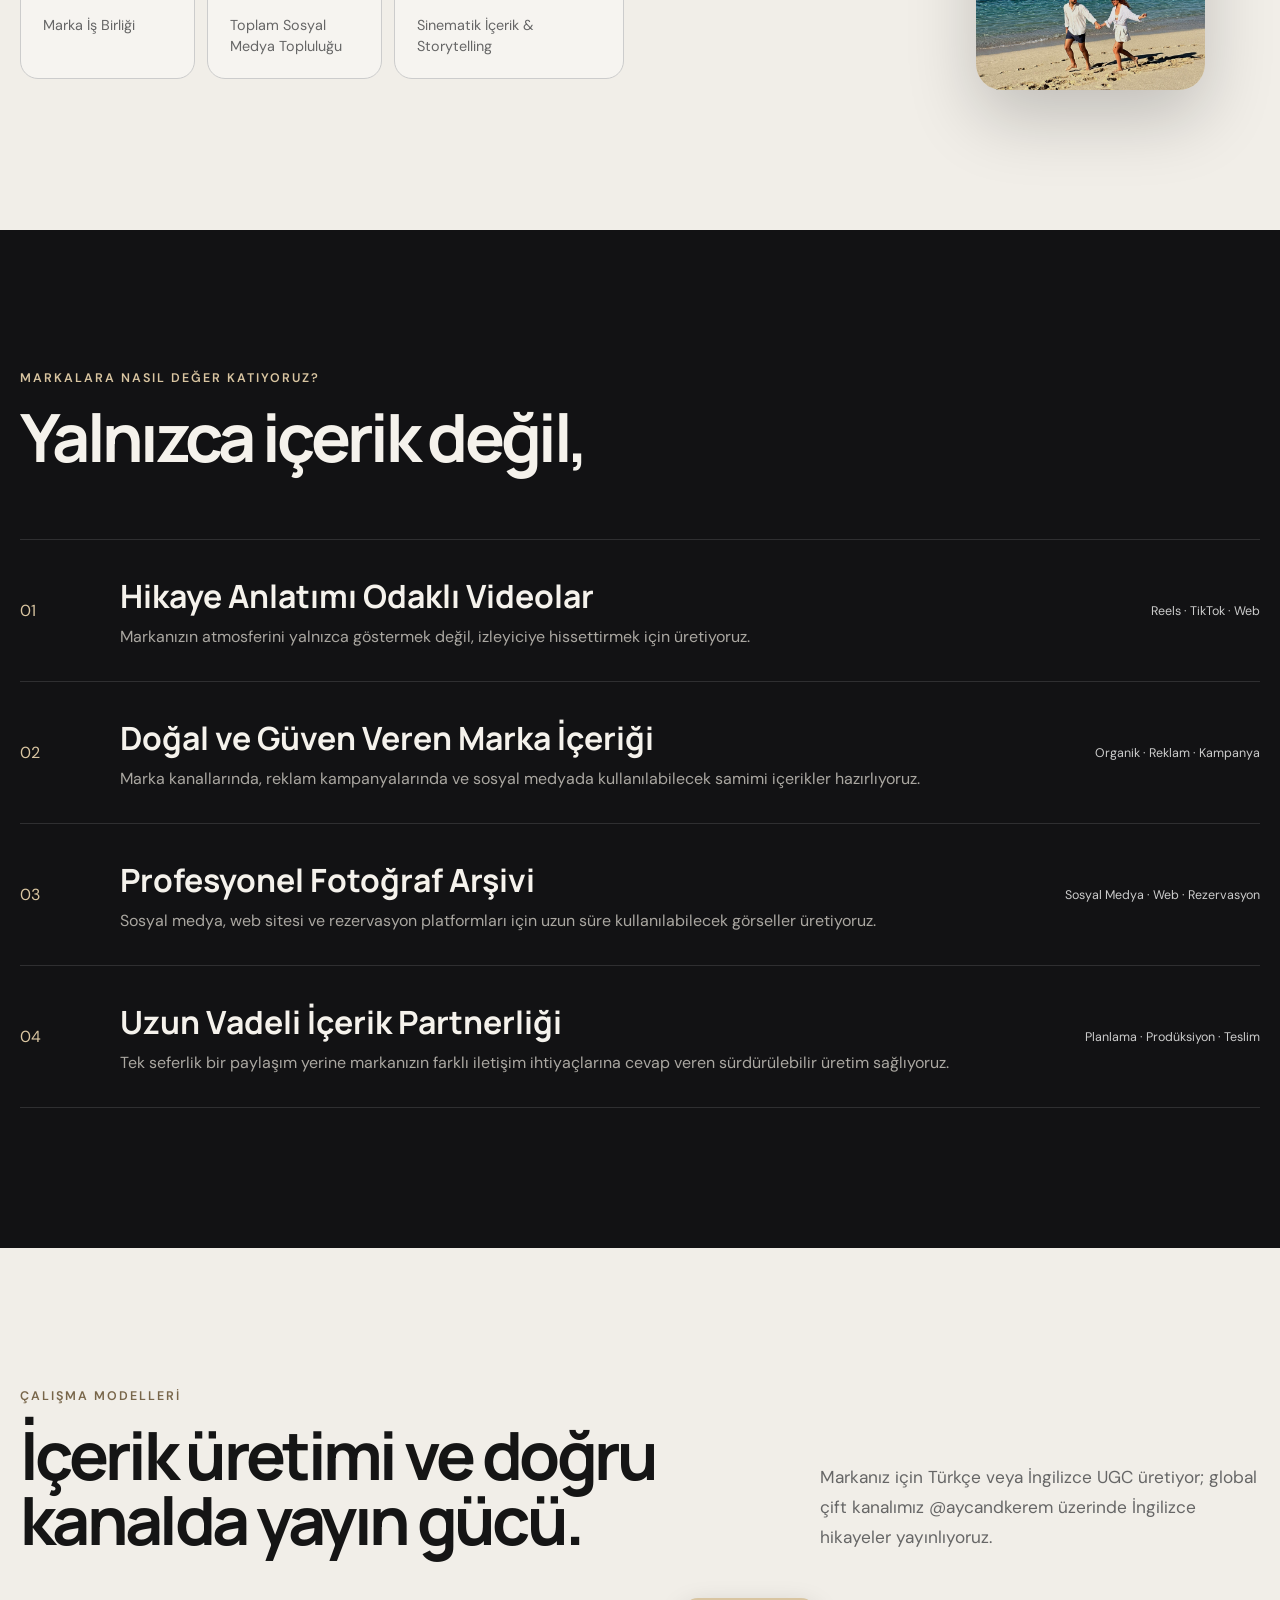
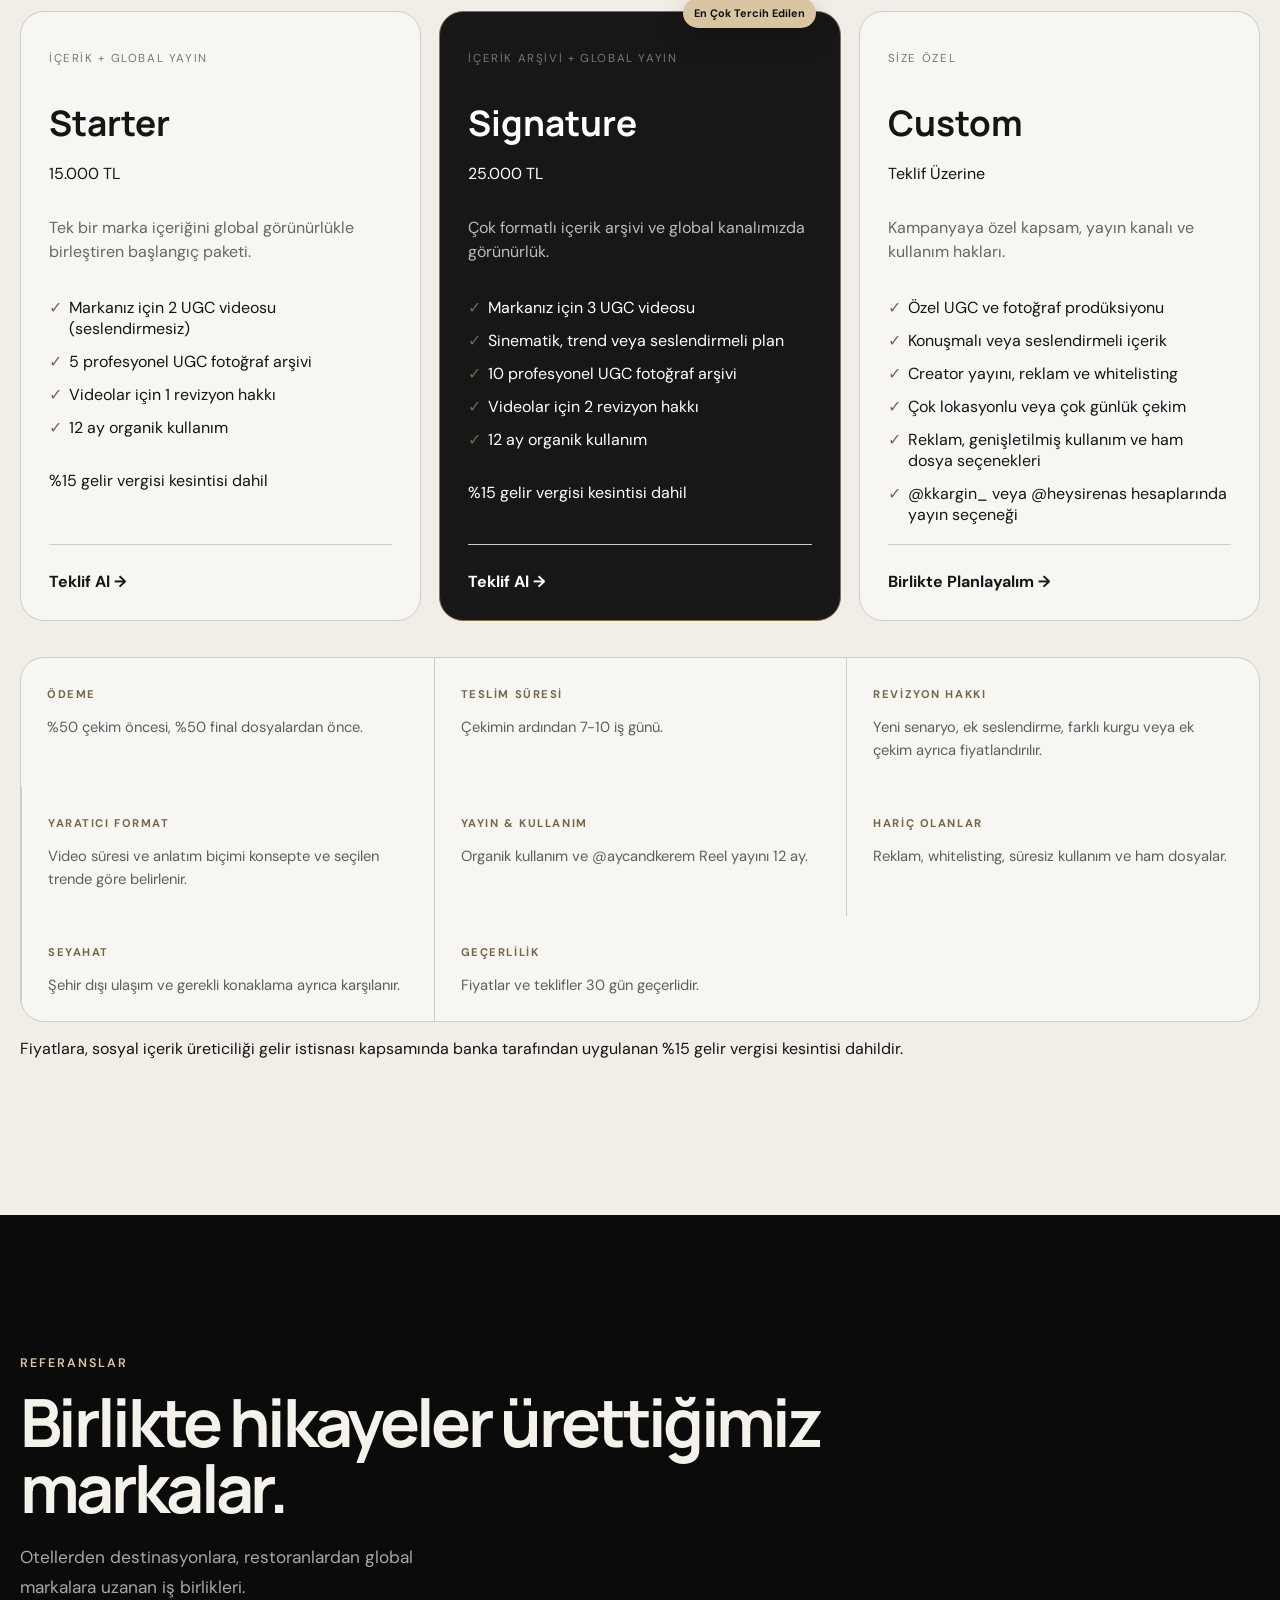
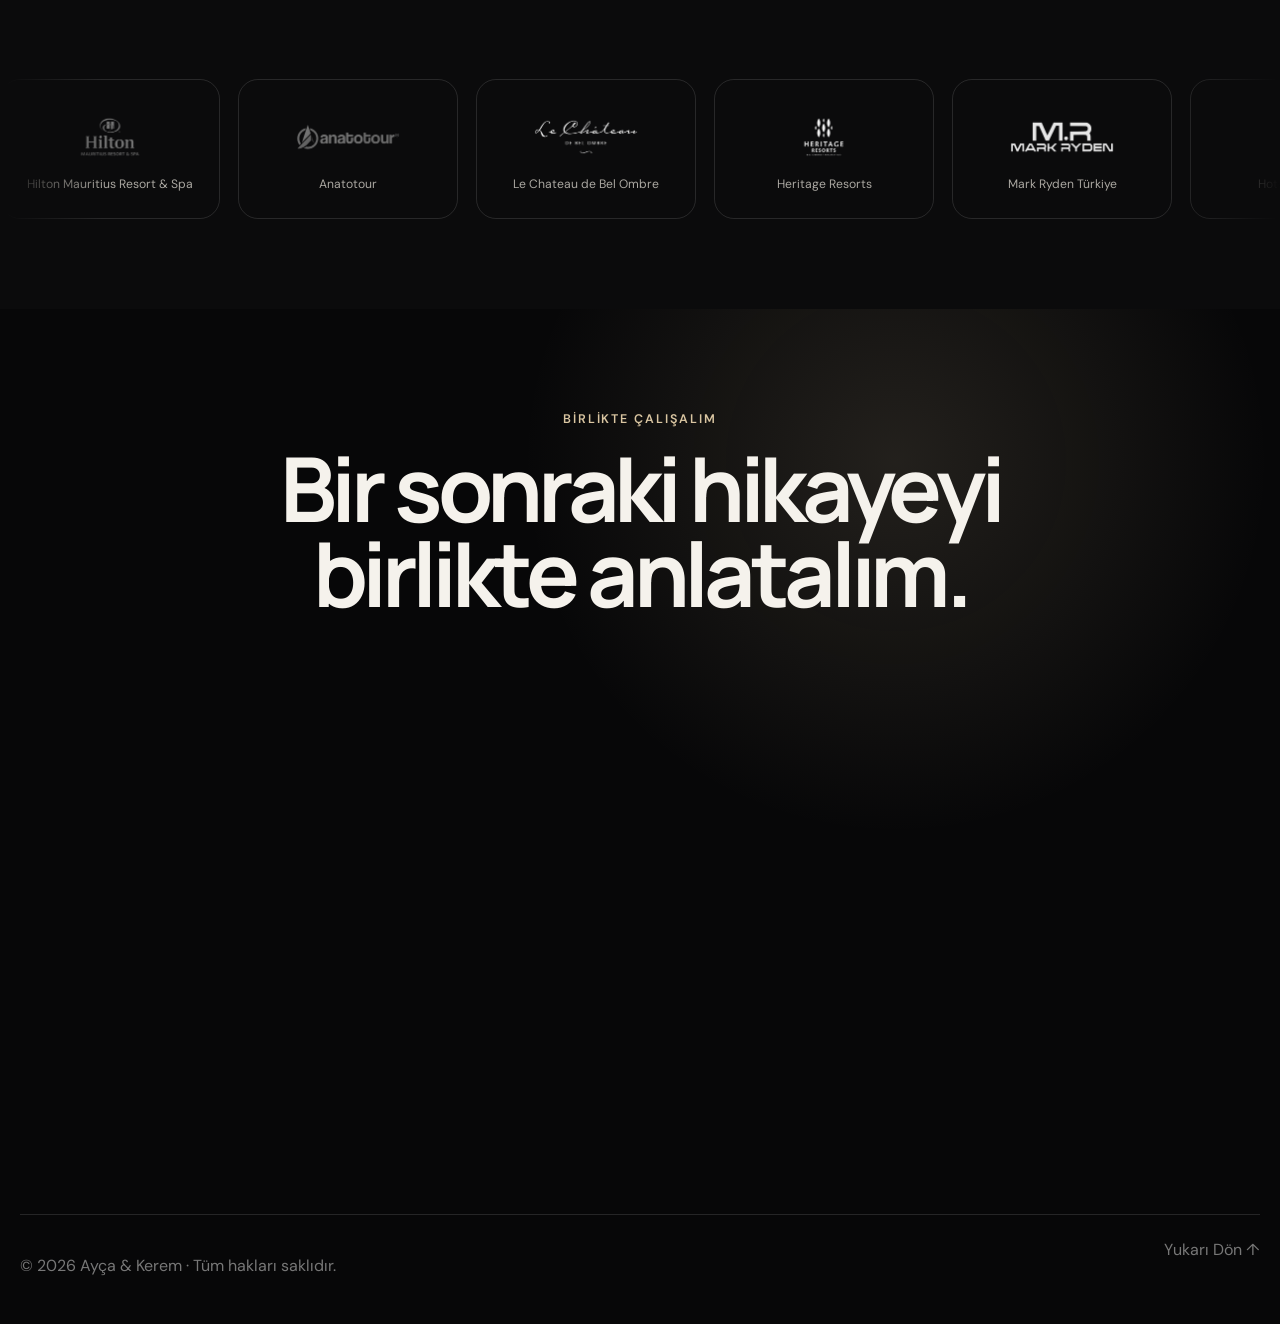
==== commit 54fdd52a: "Update packages and terms from Turkish rate card" ====
--- a/index.html
+++ b/index.html
@@ -7,7 +7,7 @@
 <title data-i18n-title="meta.title">Ayça &amp; Kerem | Yaratıcı Hikaye Anlatımı</title>
 <link href="https://fonts.googleapis.com" rel="preconnect"/><link crossorigin="" href="https://fonts.gstatic.com" rel="preconnect"/>
 <link href="https://fonts.googleapis.com/css2?family=DM+Sans:wght@400;500;600&amp;family=Manrope:wght@500;600;700;800&amp;display=swap" rel="stylesheet"/>
-<link href="style.css?v=20260729-7" rel="stylesheet"/>
+<link href="style.css?v=20260729-8" rel="stylesheet"/>
 </head>
 <body>
 <div aria-labelledby="languagePopupTitle" aria-modal="true" class="language-popup" id="languagePopup" role="dialog">
@@ -49,10 +49,10 @@
 <article class="value-row reveal"><span class="value-number">04</span><div><h3 data-i18n="value.4.title">Uzun Vadeli İçerik Partnerliği</h3><p data-i18n="value.4.copy">Tek seferlik bir paylaşım yerine markanızın farklı iletişim ihtiyaçlarına cevap veren sürdürülebilir üretim sağlıyoruz.</p></div><span class="value-tag" data-i18n="value.4.tag">Planlama · Prodüksiyon · Teslim</span></article>
 </div></div></section>
 <section class="section packages-section" id="paketler"><div class="container"><div class="section-heading-row"><div><p class="section-kicker reveal" data-i18n="packages.kicker">Çalışma Modelleri</p><h2 class="section-title reveal" data-i18n="packages.title">İçerik üretimi ve doğru kanalda yayın gücü.</h2></div><p class="section-text compact reveal" data-i18n="packages.copy">Markanız için Türkçe veya İngilizce UGC üretiyor; global çift kanalımız @aycandkerem üzerinde İngilizce hikayeler yayınlıyoruz.</p></div><div class="packages-grid packages-grid-three">
-<article class="package-card reveal"><p class="package-label" data-i18n="packages.starter.label">İçerik + Global Yayın</p><h3>Starter</h3><p class="package-intro" data-i18n="packages.starter.intro">Tek bir içerik ihtiyacını marka kullanımı ve global görünürlükle birleştiren başlangıç paketi.</p><ul><li data-i18n="packages.starter.1">Markanız için 1 UGC videosu</li><li data-i18n="packages.starter.3">@aycandkerem için 1 İngilizce Reel</li><li class="english-only">Music-led or text-led format; English voice-over and spoken delivery are available through Custom.</li><li data-i18n="packages.starter.4">1 revize hakkı dahildir</li><li data-i18n="packages.starter.5">Organik sosyal medya kullanım hakkı</li></ul><p class="package-extra-note" data-i18n="packages.extraRevision">Ek revizeler ayrıca fiyatlandırılır.</p><a data-i18n="packages.quote" href="#iletisim">Teklif Al</a></article>
-<article class="package-card featured reveal"><span class="popular-badge" data-i18n="packages.popular">En Çok Tercih Edilen</span><p class="package-label" data-i18n="packages.signature.label">İçerik Arşivi + Global Yayın</p><h3>Signature</h3><p class="package-intro" data-i18n="packages.signature.intro">Markanıza farklı formatlarda içerik, güçlü bir görsel arşiv ve global çift kanalımızda görünürlük sunar.</p><ul><li data-i18n="packages.signature.1">Markanız için 3 UGC videosu</li><li data-i18n="packages.signature.3">Sinematik, trend veya seslendirmeli format planı</li><li data-i18n="packages.signature.4">@aycandkerem için 1 İngilizce Reel</li><li data-i18n="packages.signature.5">3–5 İngilizce Story + 10 profesyonel fotoğraf</li><li data-i18n="packages.signature.6">1 revize hakkı dahildir</li><li data-i18n="packages.signature.7">Organik sosyal medya kullanım hakkı</li></ul><p class="package-extra-note" data-i18n="packages.extraRevision">Ek revizeler ayrıca fiyatlandırılır.</p><a data-i18n="packages.quote" href="#iletisim">Teklif Al</a></article>
-<article class="package-card reveal"><p class="package-label" data-i18n="packages.custom.label">Size Özel</p><h3>Custom</h3><p class="package-intro" data-i18n="packages.custom.intro">Kapsamı, yayın kanalı ve kullanım hakları kampanyanızın ihtiyacına göre birlikte planlanır.</p><ul><li data-i18n="packages.custom.1">İhtiyaca özel UGC ve fotoğraf üretimi</li><li data-i18n="packages.custom.2">İkinci dilde ek video versiyonları</li><li data-i18n="packages.custom.3">@aycandkerem üzerinde İngilizce yayın</li><li data-i18n="packages.custom.4">Türkçe creator hesaplarında yayın seçeneği</li><li data-i18n="packages.custom.5">Reklam, genişletilmiş kullanım ve ham dosya seçenekleri</li><li data-i18n="packages.custom.6">Çok lokasyonlu, çok günlük veya uzun dönem projeler</li></ul><a data-i18n="packages.plan" href="#iletisim">Birlikte Planlayalım</a></article>
-</div><div class="package-terms reveal"><article><span data-i18n="packages.terms.language.label">Dil Politikası</span><p data-i18n="packages.terms.language.copy">@aycandkerem içerikleri daima İngilizcedir. Markaya teslim edilen UGC, Türkçe veya İngilizce üretilebilir.</p></article><article><span data-i18n="packages.terms.revision.label">Revize Kapsamı</span><p data-i18n="packages.terms.revision.copy">Paketlere 1 revize turu dahildir. Yeni senaryo, sonradan eklenen seslendirme, farklı kurgu veya ek çekim ayrıca fiyatlandırılır.</p></article><article><span data-i18n="packages.terms.usage.label">Kullanım Hakları</span><p data-i18n="packages.terms.usage.copy">Organik sosyal medya kullanımı dahildir. Reklam, whitelisting, süresiz kullanım ve ham dosyalar ayrıca planlanır.</p></article></div><div class="creator-reference reveal"><div><span data-i18n="packages.reference.label">Türkçe Creator Yayını</span><h3>@kkargin_ · @heysirenas</h3></div><p data-i18n="packages.reference.copy">Türkçe creator paylaşımları, projenin hedef kitlesine göre yalnızca Custom kapsamında ayrıca değerlendirilir.</p></div><p class="packages-note reveal" data-i18n="packages.note">Her teklif; teslim sayısı, dil, yayın kanalı ve kullanım süresi netleştirildikten sonra kapsamlandırılır.</p></div></section>
+<article class="package-card reveal"><p class="package-label" data-i18n="packages.starter.label">İçerik + Global Yayın</p><h3>Starter</h3><p class="package-price" data-i18n="packages.starter.price">15.000 TL</p><p class="package-intro" data-i18n="packages.starter.intro">Tek bir marka içeriğini global görünürlükle birleştiren başlangıç paketi.</p><ul><li data-i18n="packages.starter.1">Markanız için 2 UGC videosu (seslendirmesiz)</li><li data-i18n="packages.starter.2">5 profesyonel UGC fotoğraf arşivi</li><li data-i18n="packages.starter.3">Videolar için 1 revizyon hakkı</li><li data-i18n="packages.starter.4">12 ay organik kullanım</li></ul><p class="package-tax-note" data-i18n="packages.taxIncluded">%15 gelir vergisi kesintisi dahil</p><a data-i18n="packages.quote" href="#iletisim">Teklif Al</a></article>
+<article class="package-card featured reveal"><span class="popular-badge" data-i18n="packages.popular">En Çok Tercih Edilen</span><p class="package-label" data-i18n="packages.signature.label">İçerik Arşivi + Global Yayın</p><h3>Signature</h3><p class="package-price" data-i18n="packages.signature.price">25.000 TL</p><p class="package-intro" data-i18n="packages.signature.intro">Çok formatlı içerik arşivi ve global kanalımızda görünürlük.</p><ul><li data-i18n="packages.signature.1">Markanız için 3 UGC videosu</li><li data-i18n="packages.signature.2">Sinematik, trend veya seslendirmeli plan</li><li data-i18n="packages.signature.3">10 profesyonel UGC fotoğraf arşivi</li><li data-i18n="packages.signature.4">Videolar için 2 revizyon hakkı</li><li data-i18n="packages.signature.5">12 ay organik kullanım</li></ul><p class="package-tax-note" data-i18n="packages.taxIncluded">%15 gelir vergisi kesintisi dahil</p><a data-i18n="packages.quote" href="#iletisim">Teklif Al</a></article>
+<article class="package-card reveal"><p class="package-label" data-i18n="packages.custom.label">Size Özel</p><h3>Custom</h3><p class="package-price package-price-custom" data-i18n="packages.custom.price">Teklif Üzerine</p><p class="package-intro" data-i18n="packages.custom.intro">Kampanyaya özel kapsam, yayın kanalı ve kullanım hakları.</p><ul><li data-i18n="packages.custom.1">Özel UGC ve fotoğraf prodüksiyonu</li><li data-i18n="packages.custom.2">Konuşmalı veya seslendirmeli içerik</li><li data-i18n="packages.custom.3">Creator yayını, reklam ve whitelisting</li><li data-i18n="packages.custom.4">Çok lokasyonlu veya çok günlük çekim</li><li data-i18n="packages.custom.5">Reklam, genişletilmiş kullanım ve ham dosya seçenekleri</li><li data-i18n="packages.custom.6">@kkargin_ veya @heysirenas hesaplarında yayın seçeneği</li></ul><a data-i18n="packages.plan" href="#iletisim">Birlikte Planlayalım</a></article>
+</div><div class="package-terms package-terms-expanded reveal"><article><span data-i18n="packages.terms.payment.label">Ödeme</span><p data-i18n="packages.terms.payment.copy">%50 çekim öncesi, %50 final dosyalardan önce.</p></article><article><span data-i18n="packages.terms.delivery.label">Teslim Süresi</span><p data-i18n="packages.terms.delivery.copy">Çekimin ardından 7-10 iş günü.</p></article><article><span data-i18n="packages.terms.revision.label">Revizyon Hakkı</span><p data-i18n="packages.terms.revision.copy">Yeni senaryo, ek seslendirme, farklı kurgu veya ek çekim ayrıca fiyatlandırılır.</p></article><article><span data-i18n="packages.terms.format.label">Yaratıcı Format</span><p data-i18n="packages.terms.format.copy">Video süresi ve anlatım biçimi konsepte ve seçilen trende göre belirlenir.</p></article><article><span data-i18n="packages.terms.usage.label">Yayın & Kullanım</span><p data-i18n="packages.terms.usage.copy">Organik kullanım ve @aycandkerem Reel yayını 12 ay.</p></article><article><span data-i18n="packages.terms.excluded.label">Hariç Olanlar</span><p data-i18n="packages.terms.excluded.copy">Reklam, whitelisting, süresiz kullanım ve ham dosyalar.</p></article><article><span data-i18n="packages.terms.travel.label">Seyahat</span><p data-i18n="packages.terms.travel.copy">Şehir dışı ulaşım ve gerekli konaklama ayrıca karşılanır.</p></article><article><span data-i18n="packages.terms.validity.label">Geçerlilik</span><p data-i18n="packages.terms.validity.copy">Fiyatlar ve teklifler 30 gün geçerlidir.</p></article></div><p class="packages-tax-disclaimer reveal" data-i18n="packages.taxDisclaimer">Fiyatlara, sosyal içerik üreticiliği gelir istisnası kapsamında banka tarafından uygulanan %15 gelir vergisi kesintisi dahildir.</p></div></section>
 
 <section class="section brands-section" id="markalar"><div class="container brands-heading"><p class="section-kicker reveal" data-i18n="brands.kicker">Referanslar</p><h2 class="section-title reveal" data-i18n="brands.title">Birlikte hikayeler ürettiğimiz markalar.</h2><p class="section-text compact reveal" data-i18n="brands.copy">Otellerden destinasyonlara, restoranlardan global markalara uzanan iş birlikleri.</p></div><div class="logo-marquee"><div class="logo-track"><div class="brand-item"><img alt="Hilton Mauritius Resort &amp; Spa logosu" loading="lazy" src="assets/brands/hilton-mauritius.png"/><span>Hilton Mauritius Resort &amp; Spa</span></div><div class="brand-item"><img alt="Anatotour logosu" loading="lazy" src="assets/brands/anatotour.png"/><span>Anatotour</span></div><div class="brand-item"><img alt="Le Chateau de Bel Ombre logosu" loading="lazy" src="assets/brands/le-chateau-de-bel-ombre.png"/><span>Le Chateau de Bel Ombre</span></div><div class="brand-item"><img alt="Heritage Resorts logosu" loading="lazy" src="assets/brands/heritage-resorts.png"/><span>Heritage Resorts</span></div><div class="brand-item brand-item-mark-ryden"><img alt="Mark Ryden Türkiye logosu" loading="lazy" src="assets/brands/mark-ryden-turkiye.png" class="mark-ryden-logo"/><span>Mark Ryden Türkiye</span></div><div class="brand-item"><img alt="Hotel Meandro logosu" loading="lazy" src="assets/brands/hotel-meandro.png"/><span>Hotel Meandro</span></div><div class="brand-item"><img alt="Pizzeria Rössl logosu" loading="lazy" src="assets/brands/pizzeria-roessl.png"/><span>Pizzeria Rössl</span></div><div class="brand-item"><img alt="Castel Sallegg logosu" loading="lazy" src="assets/brands/castel-sallegg.png"/><span>Castel Sallegg</span></div><div class="brand-item"><img alt="Glarros Old Town Hotel logosu" loading="lazy" src="assets/brands/glarros-old-town-hotel.png"/><span>Glarros Old Town Hotel</span></div><div class="brand-item"><img alt="Iasamani Restaurant logosu" loading="lazy" src="assets/brands/iasamani-restaurant.png"/><span>Iasamani Restaurant</span></div><div class="brand-item"><img alt="Apart.In Hotel Tbilisi logosu" loading="lazy" src="assets/brands/apart-in-hotel-tbilisi.png"/><span>Apart.In Hotel Tbilisi</span></div><div class="brand-item"><img alt="Valluga Hotel logosu" loading="lazy" src="assets/brands/valluga-hotel.png"/><span>Valluga Hotel</span></div><div class="brand-item"><img alt="Hotel Tradizio logosu" loading="lazy" src="assets/brands/hotel-tradizio.png"/><span>Hotel Tradizio</span></div><div class="brand-item"><img alt="InterContinental Istanbul logosu" loading="lazy" src="assets/brands/intercontinental-istanbul.png"/><span>InterContinental Istanbul</span></div><div class="brand-item"><img alt="Altunizade Suites Istanbul logosu" loading="lazy" src="assets/brands/altunizade-suites.png"/><span>Altunizade Suites Istanbul</span></div><div class="brand-item"><img alt="Alden Hotel Cappadocia logosu" loading="lazy" src="assets/brands/alden-hotel-cappadocia.png"/><span>Alden Hotel Cappadocia</span></div><div class="brand-item"><img alt="GetYourGuide logosu" loading="lazy" src="assets/brands/getyourguide.png"/><span>GetYourGuide</span></div><div class="brand-item"><img alt="B&amp;B HOTEL Paris logosu" loading="lazy" src="assets/brands/bb-hotel-paris.png"/><span>B&amp;B HOTEL Paris</span></div><div class="brand-item"><img alt="Canela Cave Hotel logosu" loading="lazy" src="assets/brands/canela-cave-cappadocia.png"/><span>Canela Cave Hotel</span></div><div class="brand-item"><img alt="Beyaz Bahçe Hotel &amp; Restaurant logosu" loading="lazy" src="assets/brands/beyaz-bahce.png"/><span>Beyaz Bahçe Hotel &amp; Restaurant</span></div></div></div></section>
 <section class="contact-section" id="iletisim"><div class="container contact-inner"><p class="section-kicker reveal" data-i18n="contact.kicker">Birlikte Çalışalım</p><h2 class="contact-title reveal" data-i18n="contact.title">Bir sonraki hikayeyi birlikte anlatalım.</h2><p class="contact-copy reveal" data-i18n="contact.copy">Oteliniz, restoranınız veya markanız için uzun süre kullanabileceğiniz sinematik içerikler üretelim.</p><a class="email-link reveal" href="mailto:aycandkerem@gmail.com">aycandkerem@gmail.com</a><div class="social-grid reveal"><div class="social-main"><span data-i18n="contact.main">Ana Kanalımız</span><h3>@aycandkerem</h3><div><a href="https://www.instagram.com/aycandkerem/" target="_blank">Instagram</a><a href="https://www.tiktok.com/@aycandkerem" target="_blank">TikTok</a></div></div><div class="social-creators social-positioning"><span data-i18n="contact.positioning">İçerik + Yayın Gücü</span><h3 data-i18n="contact.channel.title">Marka hikayeleri, kendi global kanalımızda da yaşayabilir.</h3><p data-i18n="contact.channel.copy">İçerik üretiminin yanında @aycandkerem üzerinden paylaşım, ortak gönderi ve hikaye desteği sunabiliyoruz.</p></div></div><footer class="site-footer"><p data-i18n="footer.copyright">© 2026 Ayça &amp; Kerem · Tüm hakları saklıdır.</p><a data-i18n="footer.top" href="#hero">Yukarı Dön ↑</a></footer></div></section>
@@ -287,198 +287,54 @@
     "tr": "Planlama · Prodüksiyon · Teslim",
     "en": "Planning · Production · Delivery"
   },
-  "packages.kicker": {
-    "tr": "Çalışma Modelleri",
-    "en": "Ways to Work Together"
-  },
-  "packages.title": {
-    "tr": "İçerik üretimi ve doğru kanalda yayın gücü.",
-    "en": "Content production, paired with the right publishing channel."
-  },
-  "packages.copy": {
-    "tr": "Markanız için Türkçe veya İngilizce UGC üretiyor; global çift kanalımız @aycandkerem üzerinde İngilizce hikayeler yayınlıyoruz.",
-    "en": "We create brand-ready UGC and publish travel stories through our global couple channel, @aycandkerem."
-  },
-  "packages.starter.label": {
-    "tr": "İçerik + Global Yayın",
-    "en": "Content + Global Publishing"
-  },
-  "packages.starter.intro": {
-    "tr": "Tek bir içerik ihtiyacını marka kullanımı ve global görünürlükle birleştiren başlangıç paketi.",
-    "en": "A focused starting package combining one brand asset with global visibility."
-  },
-  "packages.starter.1": {
-    "tr": "Markanız için 1 UGC videosu",
-    "en": "1 UGC video for your brand"
-  },
-  "packages.starter.2": {
-    "tr": "UGC dili: Türkçe veya İngilizce",
-    "en": "UGC language: Turkish or English"
-  },
-  "packages.starter.3": {
-    "tr": "@aycandkerem için 1 İngilizce Reel",
-    "en": "1 Reel for @aycandkerem"
-  },
-  "packages.starter.4": {
-    "tr": "1 revize hakkı dahildir",
-    "en": "1 revision is included"
-  },
-  "packages.starter.5": {
-    "tr": "Organik sosyal medya kullanım hakkı",
-    "en": "Organic social media usage"
-  },
-  "packages.quote": {
-    "tr": "Teklif Al",
-    "en": "Request a Proposal"
-  },
-  "packages.popular": {
-    "tr": "En Çok Tercih Edilen",
-    "en": "Most Popular"
-  },
-  "packages.signature.label": {
-    "tr": "İçerik Arşivi + Global Yayın",
-    "en": "Content Library + Global Publishing"
-  },
-  "packages.signature.intro": {
-    "tr": "Markanıza farklı formatlarda içerik, güçlü bir görsel arşiv ve global çift kanalımızda görünürlük sunar.",
-    "en": "A multi-format brand library paired with visibility through our global couple channel."
-  },
-  "packages.signature.1": {
-    "tr": "Markanız için 3 UGC videosu",
-    "en": "3 UGC videos for your brand"
-  },
-  "packages.signature.2": {
-    "tr": "Tek ana dil: Türkçe veya İngilizce",
-    "en": "One primary language: Turkish or English"
-  },
-  "packages.signature.3": {
-    "tr": "Sinematik, trend veya seslendirmeli format planı",
-    "en": "Cinematic, trend or experience-led format plan"
-  },
-  "packages.signature.4": {
-    "tr": "@aycandkerem için 1 İngilizce Reel",
-    "en": "1 Reel for @aycandkerem"
-  },
-  "packages.signature.5": {
-    "tr": "3–5 İngilizce Story + 10 profesyonel fotoğraf",
-    "en": "3–5 Stories + 10 professional photographs"
-  },
-  "packages.signature.6": {
-    "tr": "1 revize hakkı dahildir",
-    "en": "1 revision is included"
-  },
-  "packages.signature.7": {
-    "tr": "Organik sosyal medya kullanım hakkı",
-    "en": "Organic social media usage"
-  },
-  "packages.extraRevision": {
-    "tr": "Ek revizeler ayrıca fiyatlandırılır.",
-    "en": "Additional revisions are priced separately."
-  },
-  "packages.creator.label": {
-    "tr": "İçerik + Görünürlük",
-    "en": "Content + Visibility"
-  },
-  "contact.creator": {
-    "tr": "Creator Partner",
-    "en": "Creator Partners"
-  },
-  "packages.creator.intro": {
-    "tr": "İçeriğin yanında sosyal medya görünürlüğü isteyen markalar için.",
-    "en": "For brands seeking social media visibility alongside content production."
-  },
-  "packages.creator.1": {
-    "tr": "Signature paketinin tamamı",
-    "en": "Everything included in Signature"
-  },
-  "packages.creator.2": {
-    "tr": "Instagram paylaşımı",
-    "en": "Instagram post"
-  },
-  "packages.creator.3": {
-    "tr": "Story desteği",
-    "en": "Story support"
-  },
-  "packages.creator.4": {
-    "tr": "Ortak paylaşım seçeneği",
-    "en": "Collaborative post option"
-  },
-  "packages.creator.5": {
-    "tr": "Vlog veya deneyim odaklı içerik",
-    "en": "Vlog or experience-led content"
-  },
-  "packages.custom.label": {
-    "tr": "Size Özel",
-    "en": "Tailored to You"
-  },
-  "packages.custom.intro": {
-    "tr": "Kapsamı, yayın kanalı ve kullanım hakları kampanyanızın ihtiyacına göre birlikte planlanır.",
-    "en": "Scope, publishing channel and usage rights are planned around your campaign."
-  },
-  "packages.custom.1": {
-    "tr": "İhtiyaca özel UGC ve fotoğraf üretimi",
-    "en": "Tailored UGC and photography production"
-  },
-  "packages.custom.2": {
-    "tr": "İkinci dilde ek video versiyonları",
-    "en": "English voice-over or spoken-to-camera formats"
-  },
-  "packages.custom.3": {
-    "tr": "@aycandkerem üzerinde İngilizce yayın",
-    "en": "Publishing through @aycandkerem"
-  },
-  "packages.custom.4": {
-    "tr": "Türkçe creator hesaplarında yayın seçeneği",
-    "en": "Campaign-specific publishing plan"
-  },
-  "packages.custom.5": {
-    "tr": "Reklam, genişletilmiş kullanım ve ham dosya seçenekleri",
-    "en": "Paid media, extended usage and raw file options"
-  },
-  "packages.custom.6": {
-    "tr": "Çok lokasyonlu, çok günlük veya uzun dönem projeler",
-    "en": "Multi-location, multi-day or long-term projects"
-  },
-  "packages.plan": {
-    "tr": "Birlikte Planlayalım",
-    "en": "Let’s Plan Together"
-  },
-  "packages.terms.language.label": {
-    "tr": "Dil Politikası",
-    "en": "Language Policy"
-  },
-  "packages.terms.language.copy": {
-    "tr": "@aycandkerem içerikleri daima İngilizcedir. Markaya teslim edilen UGC, Türkçe veya İngilizce üretilebilir.",
-    "en": "@aycandkerem content is always published in English."
-  },
-  "packages.terms.revision.label": {
-    "tr": "Revize Kapsamı",
-    "en": "Revision Scope"
-  },
-  "packages.terms.revision.copy": {
-    "tr": "Paketlere 1 revize turu dahildir. Yeni senaryo, sonradan eklenen seslendirme, farklı kurgu veya ek çekim ayrıca fiyatlandırılır.",
-    "en": "Packages include 1 revision round. A new script, added voice-over, alternative edit or additional shoot is priced separately."
-  },
-  "packages.terms.usage.label": {
-    "tr": "Kullanım Hakları",
-    "en": "Usage Rights"
-  },
-  "packages.terms.usage.copy": {
-    "tr": "Organik sosyal medya kullanımı dahildir. Reklam, whitelisting, süresiz kullanım ve ham dosyalar ayrıca planlanır.",
-    "en": "Organic social usage is included. Paid ads, whitelisting, perpetual usage and raw files are planned separately."
-  },
-  "packages.reference.label": {
-    "tr": "Türkçe Creator Yayını",
-    "en": "Creator Background"
-  },
-  "packages.reference.copy": {
-    "tr": "Türkçe creator paylaşımları, projenin hedef kitlesine göre yalnızca Custom kapsamında ayrıca değerlendirilir.",
-    "en": "Our established Turkish travel channels are shown as part of our creator background and social proof. Global campaign publishing is offered through @aycandkerem."
-  },
-  "packages.note": {
-    "tr": "Her teklif; teslim sayısı, dil, yayın kanalı ve kullanım süresi netleştirildikten sonra kapsamlandırılır.",
-    "en": "Every proposal is scoped after deliverables, language, publishing channel and usage period are confirmed."
-  },
+  "packages.kicker": {"tr":"Çalışma Modelleri","en":"Ways to Work Together"},
+  "packages.title": {"tr":"İçerik üretimi ve doğru kanalda yayın gücü.","en":"Content production, paired with the right publishing channel."},
+  "packages.copy": {"tr":"Markanız için Türkçe veya İngilizce UGC üretiyor; global çift kanalımız @aycandkerem üzerinde İngilizce hikayeler yayınlıyoruz.","en":"We create brand-ready UGC and publish travel stories through our global couple channel, @aycandkerem."},
+  "packages.starter.label": {"tr":"İçerik + Global Yayın","en":"Content + Global Publishing"},
+  "packages.starter.price": {"tr":"15.000 TL","en":"€350"},
+  "packages.starter.intro": {"tr":"Tek bir marka içeriğini global görünürlükle birleştiren başlangıç paketi.","en":"A focused starting package combining brand content with global visibility."},
+  "packages.starter.1": {"tr":"Markanız için 2 UGC videosu (seslendirmesiz)","en":"2 voice-over-free UGC videos for your brand"},
+  "packages.starter.2": {"tr":"5 profesyonel UGC fotoğraf arşivi","en":"5 professional UGC photographs"},
+  "packages.starter.3": {"tr":"Videolar için 1 revizyon hakkı","en":"1 revision round for the videos"},
+  "packages.starter.4": {"tr":"12 ay organik kullanım","en":"12 months of organic usage"},
+  "packages.signature.label": {"tr":"İçerik Arşivi + Global Yayın","en":"Content Library + Global Publishing"},
+  "packages.signature.price": {"tr":"25.000 TL","en":"€800"},
+  "packages.signature.intro": {"tr":"Çok formatlı içerik arşivi ve global kanalımızda görünürlük.","en":"A multi-format content library paired with visibility through our global channel."},
+  "packages.signature.1": {"tr":"Markanız için 3 UGC videosu","en":"3 UGC videos for your brand"},
+  "packages.signature.2": {"tr":"Sinematik, trend veya seslendirmeli plan","en":"Cinematic, trend or voice-over-led creative plan"},
+  "packages.signature.3": {"tr":"10 profesyonel UGC fotoğraf arşivi","en":"10 professional UGC photographs"},
+  "packages.signature.4": {"tr":"Videolar için 2 revizyon hakkı","en":"2 revision rounds for the videos"},
+  "packages.signature.5": {"tr":"12 ay organik kullanım","en":"12 months of organic usage"},
+  "packages.taxIncluded": {"tr":"%15 gelir vergisi kesintisi dahil","en":"Applicable 15% creator income tax withholding included"},
+  "packages.quote": {"tr":"Teklif Al","en":"Request a Proposal"},
+  "packages.popular": {"tr":"En Çok Tercih Edilen","en":"Most Popular"},
+  "packages.custom.label": {"tr":"Size Özel","en":"Tailored to You"},
+  "packages.custom.price": {"tr":"Teklif Üzerine","en":"On Request"},
+  "packages.custom.intro": {"tr":"Kampanyaya özel kapsam, yayın kanalı ve kullanım hakları.","en":"Campaign-specific scope, publishing channel and usage rights."},
+  "packages.custom.1": {"tr":"Özel UGC ve fotoğraf prodüksiyonu","en":"Tailored UGC and photography production"},
+  "packages.custom.2": {"tr":"Konuşmalı veya seslendirmeli içerik","en":"Spoken-to-camera or voice-over content"},
+  "packages.custom.3": {"tr":"Creator yayını, reklam ve whitelisting","en":"Creator publishing, paid ads and whitelisting"},
+  "packages.custom.4": {"tr":"Çok lokasyonlu veya çok günlük çekim","en":"Multi-location or multi-day shoots"},
+  "packages.custom.5": {"tr":"Reklam, genişletilmiş kullanım ve ham dosya seçenekleri","en":"Paid media, extended usage and raw file options"},
+  "packages.custom.6": {"tr":"@kkargin_ veya @heysirenas hesaplarında yayın seçeneği","en":"Publishing options through @kkargin_ or @heysirenas"},
+  "packages.plan": {"tr":"Birlikte Planlayalım","en":"Let’s Plan Together"},
+  "packages.terms.payment.label": {"tr":"Ödeme","en":"Payment"},
+  "packages.terms.payment.copy": {"tr":"%50 çekim öncesi, %50 final dosyalardan önce.","en":"50% before the shoot and 50% before final file delivery."},
+  "packages.terms.delivery.label": {"tr":"Teslim Süresi","en":"Delivery"},
+  "packages.terms.delivery.copy": {"tr":"Çekimin ardından 7-10 iş günü.","en":"7-10 business days after the shoot."},
+  "packages.terms.revision.label": {"tr":"Revizyon Hakkı","en":"Revisions"},
+  "packages.terms.revision.copy": {"tr":"Yeni senaryo, ek seslendirme, farklı kurgu veya ek çekim ayrıca fiyatlandırılır.","en":"A new script, added voice-over, alternative edit or additional shoot is priced separately."},
+  "packages.terms.format.label": {"tr":"Yaratıcı Format","en":"Creative Format"},
+  "packages.terms.format.copy": {"tr":"Video süresi ve anlatım biçimi konsepte ve seçilen trende göre belirlenir.","en":"Video length and storytelling format are determined by the concept and selected trend."},
+  "packages.terms.usage.label": {"tr":"Yayın & Kullanım","en":"Publishing & Usage"},
+  "packages.terms.usage.copy": {"tr":"Organik kullanım ve @aycandkerem Reel yayını 12 ay.","en":"Organic usage and @aycandkerem Reel publishing for 12 months."},
+  "packages.terms.excluded.label": {"tr":"Hariç Olanlar","en":"Not Included"},
+  "packages.terms.excluded.copy": {"tr":"Reklam, whitelisting, süresiz kullanım ve ham dosyalar.","en":"Paid ads, whitelisting, perpetual usage and raw files."},
+  "packages.terms.travel.label": {"tr":"Seyahat","en":"Travel"},
+  "packages.terms.travel.copy": {"tr":"Şehir dışı ulaşım ve gerekli konaklama ayrıca karşılanır.","en":"Out-of-city transport and required accommodation are covered separately."},
+  "packages.terms.validity.label": {"tr":"Geçerlilik","en":"Validity"},
+  "packages.terms.validity.copy": {"tr":"Fiyatlar ve teklifler 30 gün geçerlidir.","en":"Rates and proposals are valid for 30 days."},
+  "packages.taxDisclaimer": {"tr":"Fiyatlara, sosyal içerik üreticiliği gelir istisnası kapsamında banka tarafından uygulanan %15 gelir vergisi kesintisi dahildir.","en":"Rates include the applicable 15% creator income tax withholding."},
   "brands.kicker": {
     "tr": "Referanslar",
     "en": "Selected Partners"
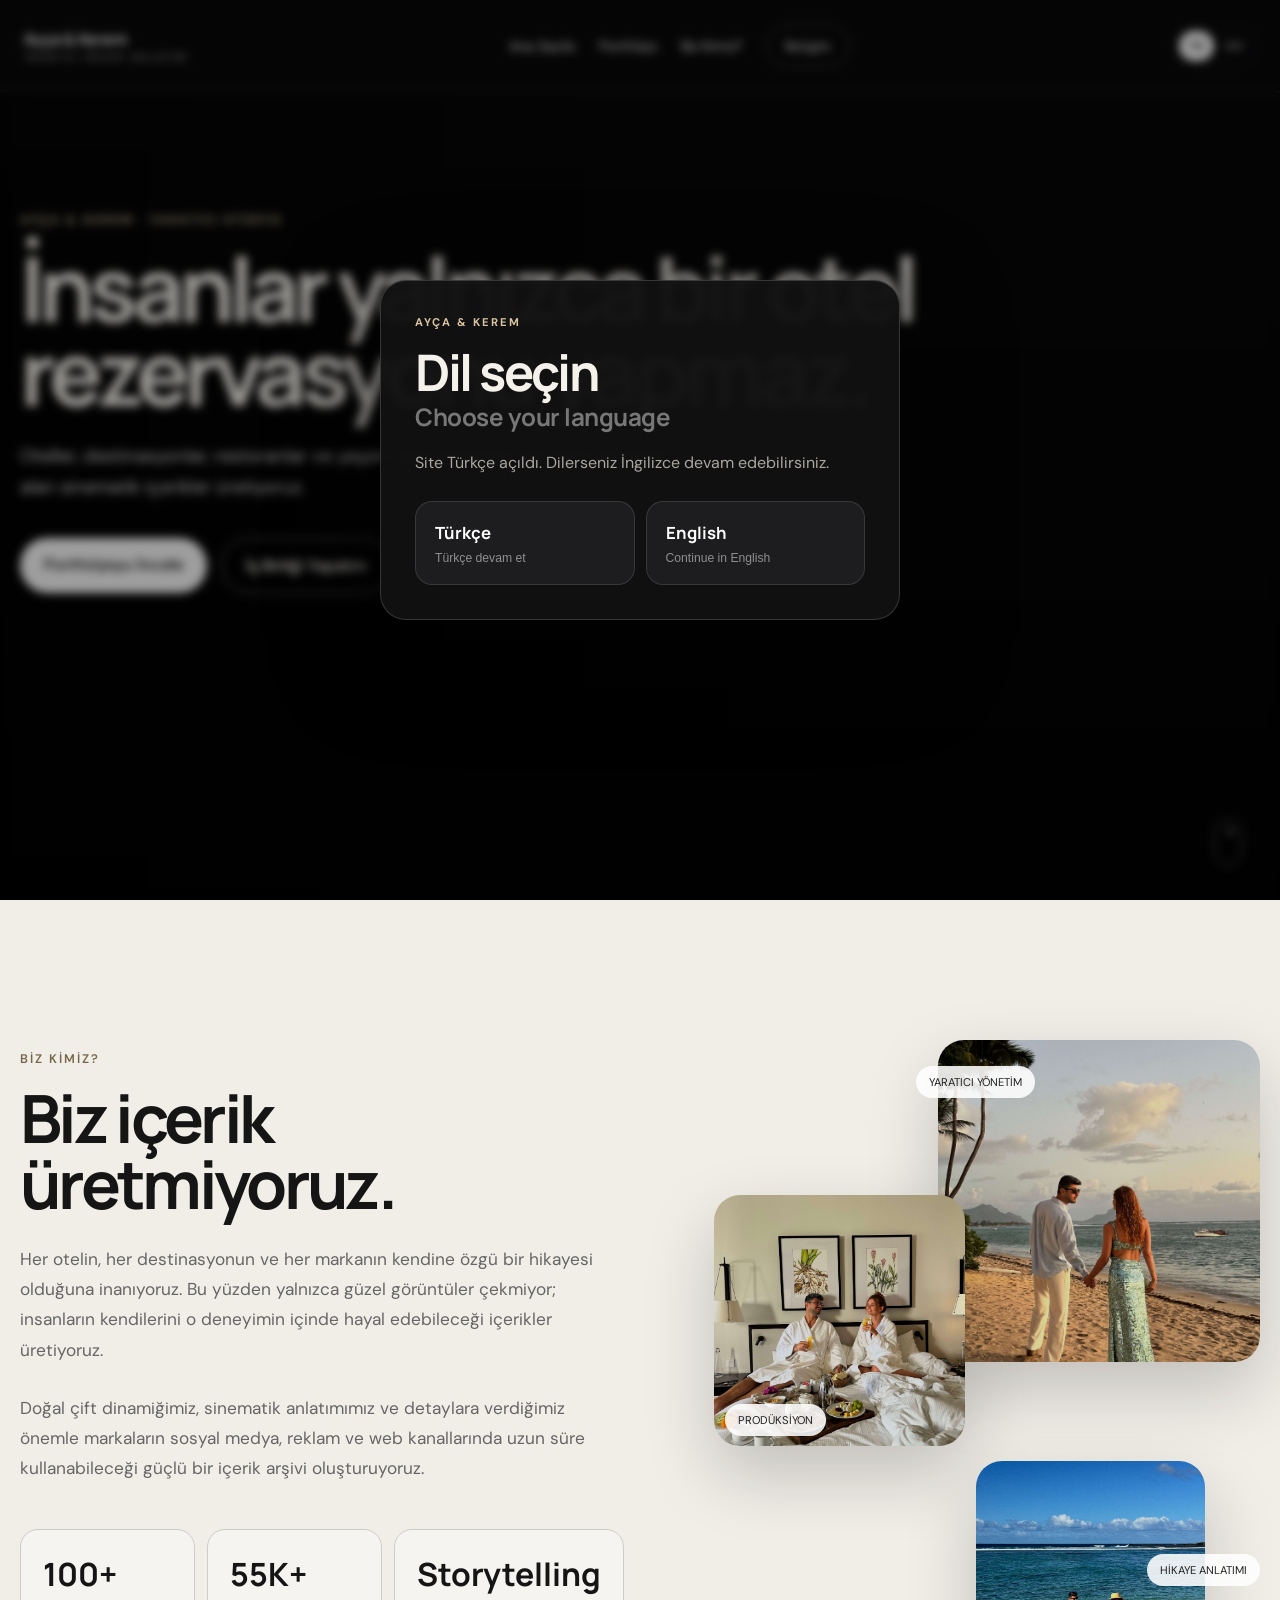
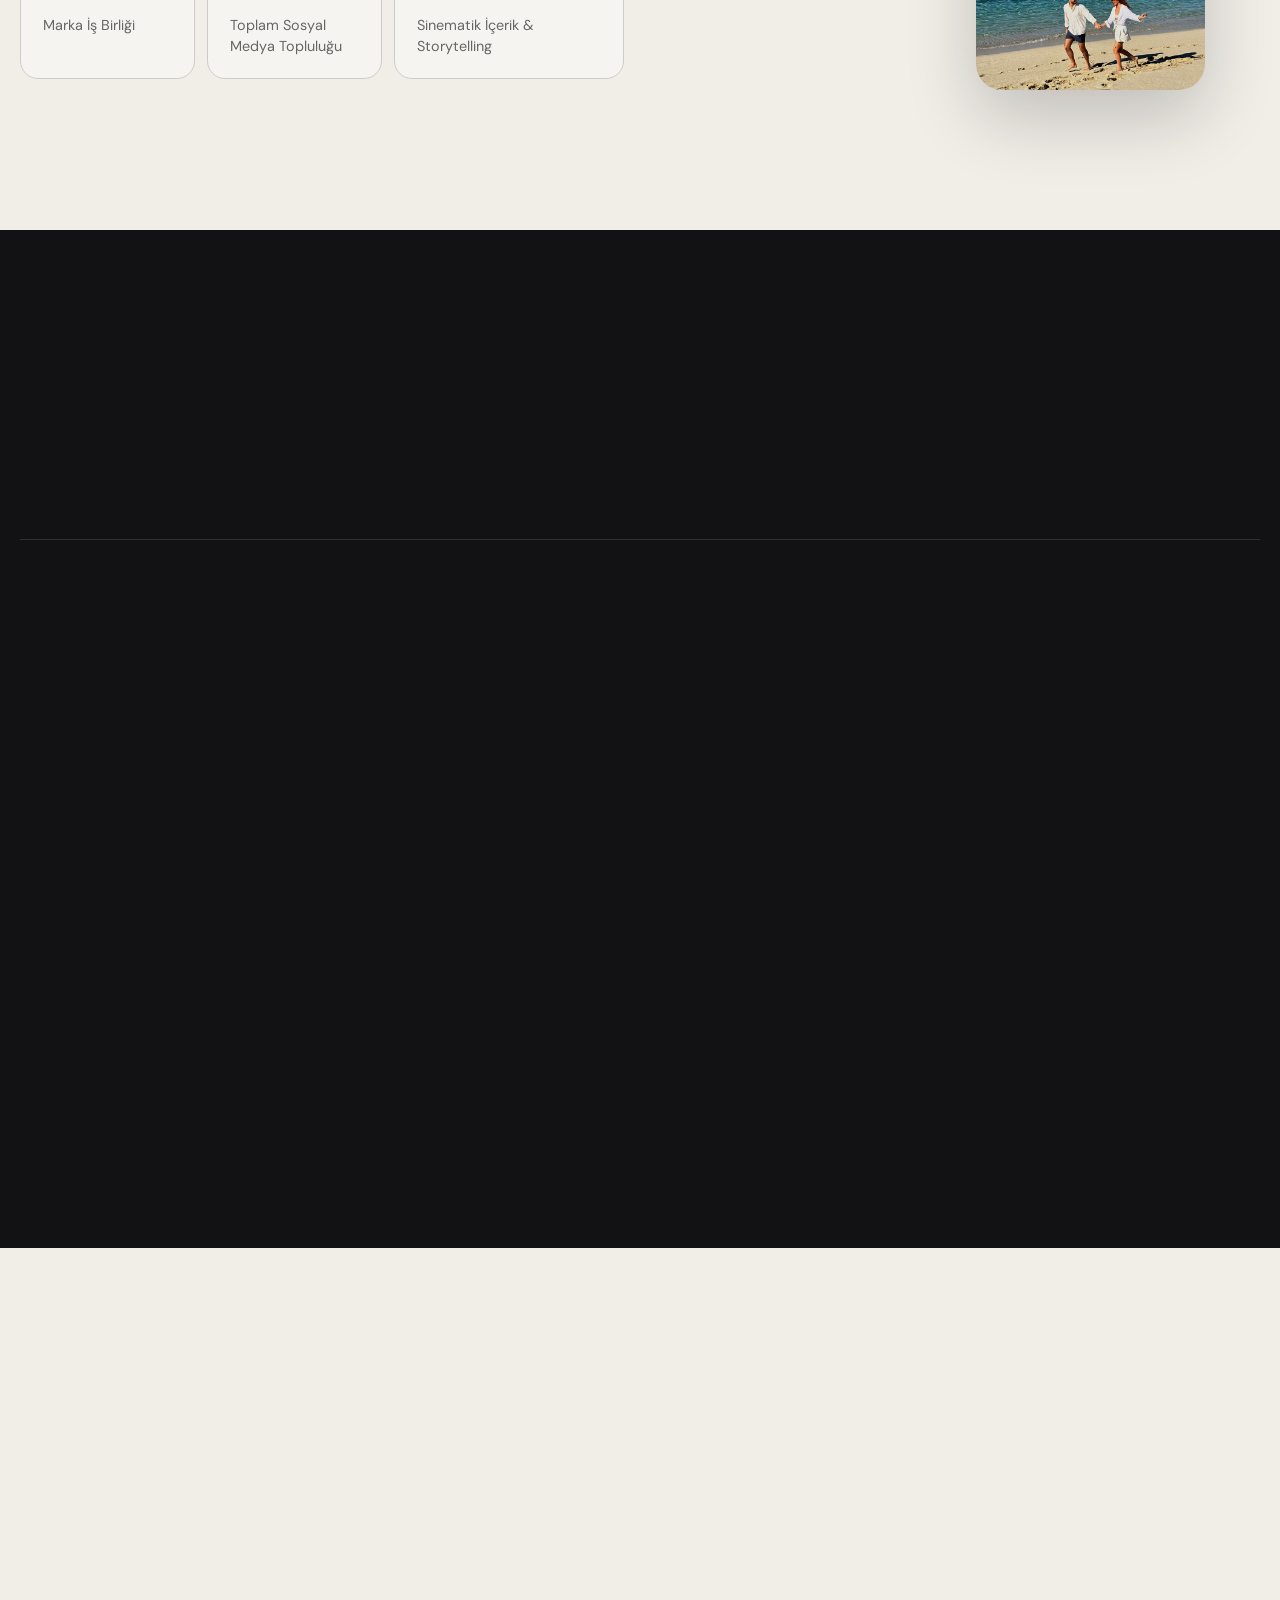
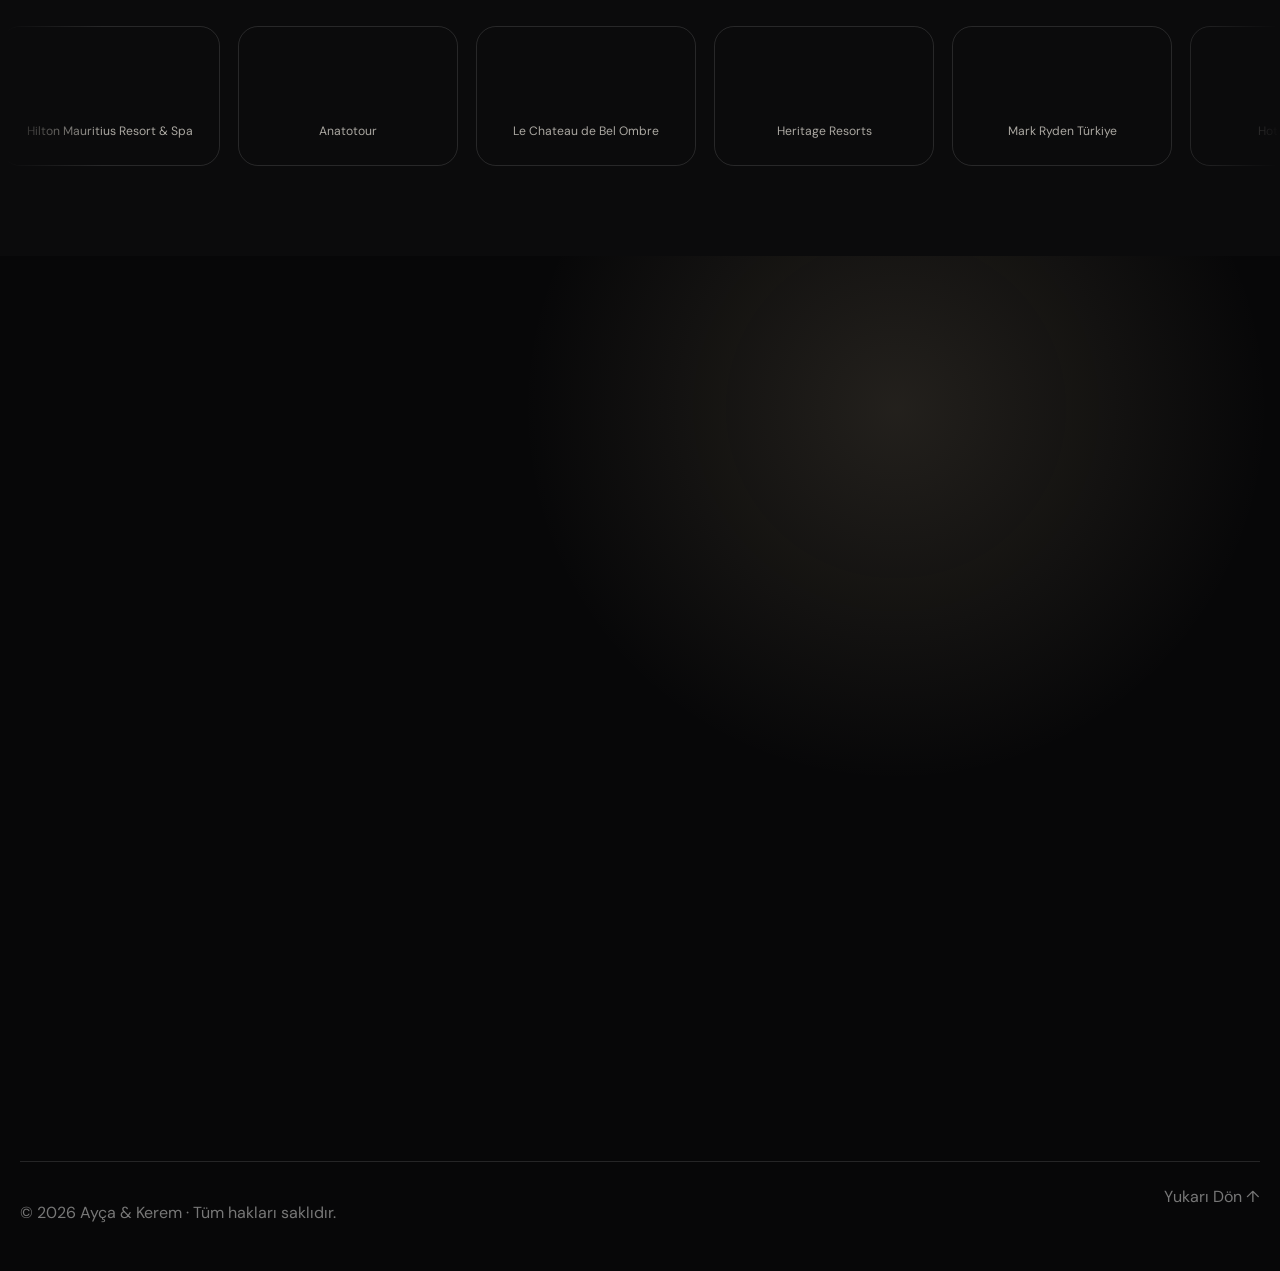
==== commit 2cd3f9d4: "Keep only updated package contents on website" ====
--- a/index.html
+++ b/index.html
@@ -7,7 +7,7 @@
 <title data-i18n-title="meta.title">Ayça &amp; Kerem | Yaratıcı Hikaye Anlatımı</title>
 <link href="https://fonts.googleapis.com" rel="preconnect"/><link crossorigin="" href="https://fonts.gstatic.com" rel="preconnect"/>
 <link href="https://fonts.googleapis.com/css2?family=DM+Sans:wght@400;500;600&amp;family=Manrope:wght@500;600;700;800&amp;display=swap" rel="stylesheet"/>
-<link href="style.css?v=20260729-8" rel="stylesheet"/>
+<link href="style.css?v=20260729-9" rel="stylesheet"/>
 </head>
 <body>
 <div aria-labelledby="languagePopupTitle" aria-modal="true" class="language-popup" id="languagePopup" role="dialog">
@@ -49,10 +49,10 @@
 <article class="value-row reveal"><span class="value-number">04</span><div><h3 data-i18n="value.4.title">Uzun Vadeli İçerik Partnerliği</h3><p data-i18n="value.4.copy">Tek seferlik bir paylaşım yerine markanızın farklı iletişim ihtiyaçlarına cevap veren sürdürülebilir üretim sağlıyoruz.</p></div><span class="value-tag" data-i18n="value.4.tag">Planlama · Prodüksiyon · Teslim</span></article>
 </div></div></section>
 <section class="section packages-section" id="paketler"><div class="container"><div class="section-heading-row"><div><p class="section-kicker reveal" data-i18n="packages.kicker">Çalışma Modelleri</p><h2 class="section-title reveal" data-i18n="packages.title">İçerik üretimi ve doğru kanalda yayın gücü.</h2></div><p class="section-text compact reveal" data-i18n="packages.copy">Markanız için Türkçe veya İngilizce UGC üretiyor; global çift kanalımız @aycandkerem üzerinde İngilizce hikayeler yayınlıyoruz.</p></div><div class="packages-grid packages-grid-three">
-<article class="package-card reveal"><p class="package-label" data-i18n="packages.starter.label">İçerik + Global Yayın</p><h3>Starter</h3><p class="package-price" data-i18n="packages.starter.price">15.000 TL</p><p class="package-intro" data-i18n="packages.starter.intro">Tek bir marka içeriğini global görünürlükle birleştiren başlangıç paketi.</p><ul><li data-i18n="packages.starter.1">Markanız için 2 UGC videosu (seslendirmesiz)</li><li data-i18n="packages.starter.2">5 profesyonel UGC fotoğraf arşivi</li><li data-i18n="packages.starter.3">Videolar için 1 revizyon hakkı</li><li data-i18n="packages.starter.4">12 ay organik kullanım</li></ul><p class="package-tax-note" data-i18n="packages.taxIncluded">%15 gelir vergisi kesintisi dahil</p><a data-i18n="packages.quote" href="#iletisim">Teklif Al</a></article>
-<article class="package-card featured reveal"><span class="popular-badge" data-i18n="packages.popular">En Çok Tercih Edilen</span><p class="package-label" data-i18n="packages.signature.label">İçerik Arşivi + Global Yayın</p><h3>Signature</h3><p class="package-price" data-i18n="packages.signature.price">25.000 TL</p><p class="package-intro" data-i18n="packages.signature.intro">Çok formatlı içerik arşivi ve global kanalımızda görünürlük.</p><ul><li data-i18n="packages.signature.1">Markanız için 3 UGC videosu</li><li data-i18n="packages.signature.2">Sinematik, trend veya seslendirmeli plan</li><li data-i18n="packages.signature.3">10 profesyonel UGC fotoğraf arşivi</li><li data-i18n="packages.signature.4">Videolar için 2 revizyon hakkı</li><li data-i18n="packages.signature.5">12 ay organik kullanım</li></ul><p class="package-tax-note" data-i18n="packages.taxIncluded">%15 gelir vergisi kesintisi dahil</p><a data-i18n="packages.quote" href="#iletisim">Teklif Al</a></article>
-<article class="package-card reveal"><p class="package-label" data-i18n="packages.custom.label">Size Özel</p><h3>Custom</h3><p class="package-price package-price-custom" data-i18n="packages.custom.price">Teklif Üzerine</p><p class="package-intro" data-i18n="packages.custom.intro">Kampanyaya özel kapsam, yayın kanalı ve kullanım hakları.</p><ul><li data-i18n="packages.custom.1">Özel UGC ve fotoğraf prodüksiyonu</li><li data-i18n="packages.custom.2">Konuşmalı veya seslendirmeli içerik</li><li data-i18n="packages.custom.3">Creator yayını, reklam ve whitelisting</li><li data-i18n="packages.custom.4">Çok lokasyonlu veya çok günlük çekim</li><li data-i18n="packages.custom.5">Reklam, genişletilmiş kullanım ve ham dosya seçenekleri</li><li data-i18n="packages.custom.6">@kkargin_ veya @heysirenas hesaplarında yayın seçeneği</li></ul><a data-i18n="packages.plan" href="#iletisim">Birlikte Planlayalım</a></article>
-</div><div class="package-terms package-terms-expanded reveal"><article><span data-i18n="packages.terms.payment.label">Ödeme</span><p data-i18n="packages.terms.payment.copy">%50 çekim öncesi, %50 final dosyalardan önce.</p></article><article><span data-i18n="packages.terms.delivery.label">Teslim Süresi</span><p data-i18n="packages.terms.delivery.copy">Çekimin ardından 7-10 iş günü.</p></article><article><span data-i18n="packages.terms.revision.label">Revizyon Hakkı</span><p data-i18n="packages.terms.revision.copy">Yeni senaryo, ek seslendirme, farklı kurgu veya ek çekim ayrıca fiyatlandırılır.</p></article><article><span data-i18n="packages.terms.format.label">Yaratıcı Format</span><p data-i18n="packages.terms.format.copy">Video süresi ve anlatım biçimi konsepte ve seçilen trende göre belirlenir.</p></article><article><span data-i18n="packages.terms.usage.label">Yayın & Kullanım</span><p data-i18n="packages.terms.usage.copy">Organik kullanım ve @aycandkerem Reel yayını 12 ay.</p></article><article><span data-i18n="packages.terms.excluded.label">Hariç Olanlar</span><p data-i18n="packages.terms.excluded.copy">Reklam, whitelisting, süresiz kullanım ve ham dosyalar.</p></article><article><span data-i18n="packages.terms.travel.label">Seyahat</span><p data-i18n="packages.terms.travel.copy">Şehir dışı ulaşım ve gerekli konaklama ayrıca karşılanır.</p></article><article><span data-i18n="packages.terms.validity.label">Geçerlilik</span><p data-i18n="packages.terms.validity.copy">Fiyatlar ve teklifler 30 gün geçerlidir.</p></article></div><p class="packages-tax-disclaimer reveal" data-i18n="packages.taxDisclaimer">Fiyatlara, sosyal içerik üreticiliği gelir istisnası kapsamında banka tarafından uygulanan %15 gelir vergisi kesintisi dahildir.</p></div></section>
+<article class="package-card reveal"><p class="package-label" data-i18n="packages.starter.label">İçerik + Global Yayın</p><h3>Starter</h3><p class="package-intro" data-i18n="packages.starter.intro">Tek bir marka içeriğini global görünürlükle birleştiren başlangıç paketi.</p><ul><li data-i18n="packages.starter.1">Markanız için 2 UGC videosu (seslendirmesiz)</li><li data-i18n="packages.starter.2">5 profesyonel UGC fotoğraf arşivi</li><li data-i18n="packages.starter.3">Videolar için 1 revizyon hakkı</li><li data-i18n="packages.starter.4">12 ay organik kullanım</li></ul><a data-i18n="packages.quote" href="#iletisim">Teklif Al</a></article>
+<article class="package-card featured reveal"><span class="popular-badge" data-i18n="packages.popular">En Çok Tercih Edilen</span><p class="package-label" data-i18n="packages.signature.label">İçerik Arşivi + Global Yayın</p><h3>Signature</h3><p class="package-intro" data-i18n="packages.signature.intro">Çok formatlı içerik arşivi ve global kanalımızda görünürlük.</p><ul><li data-i18n="packages.signature.1">Markanız için 3 UGC videosu</li><li data-i18n="packages.signature.2">Sinematik, trend veya seslendirmeli plan</li><li data-i18n="packages.signature.3">10 profesyonel UGC fotoğraf arşivi</li><li data-i18n="packages.signature.4">Videolar için 2 revizyon hakkı</li><li data-i18n="packages.signature.5">12 ay organik kullanım</li></ul><a data-i18n="packages.quote" href="#iletisim">Teklif Al</a></article>
+<article class="package-card reveal"><p class="package-label" data-i18n="packages.custom.label">Size Özel</p><h3>Custom</h3><p class="package-intro" data-i18n="packages.custom.intro">Kampanyaya özel kapsam, yayın kanalı ve kullanım hakları.</p><ul><li data-i18n="packages.custom.1">Özel UGC ve fotoğraf prodüksiyonu</li><li data-i18n="packages.custom.2">Konuşmalı veya seslendirmeli içerik</li><li data-i18n="packages.custom.3">Creator yayını, reklam ve whitelisting</li><li data-i18n="packages.custom.4">Çok lokasyonlu veya çok günlük çekim</li><li data-i18n="packages.custom.5">Reklam, genişletilmiş kullanım ve ham dosya seçenekleri</li><li data-i18n="packages.custom.6">@kkargin_ veya @heysirenas hesaplarında yayın seçeneği</li></ul><a data-i18n="packages.plan" href="#iletisim">Birlikte Planlayalım</a></article>
+</div><div class="package-terms reveal"><article><span data-i18n="packages.terms.language.label">Dil Politikası</span><p data-i18n="packages.terms.language.copy">@aycandkerem içerikleri daima İngilizcedir. Markaya teslim edilen UGC, Türkçe veya İngilizce üretilebilir.</p></article><article><span data-i18n="packages.terms.revision.label">Revize Kapsamı</span><p data-i18n="packages.terms.revision.copy">Paketlere dahil revize sayısı paket içeriğinde belirtilmiştir. Yeni senaryo, sonradan eklenen seslendirme, farklı kurgu veya ek çekim ayrıca fiyatlandırılır.</p></article><article><span data-i18n="packages.terms.usage.label">Kullanım Hakları</span><p data-i18n="packages.terms.usage.copy">12 ay organik sosyal medya kullanımı dahildir. Reklam, whitelisting, süresiz kullanım ve ham dosyalar ayrıca planlanır.</p></article></div><div class="creator-reference reveal"><div><span data-i18n="packages.reference.label">Türkçe Creator Yayını</span><h3>@kkargin_ · @heysirenas</h3></div><p data-i18n="packages.reference.copy">Türkçe creator paylaşımları, projenin hedef kitlesine göre yalnızca Custom kapsamında ayrıca değerlendirilir.</p></div><p class="packages-note reveal" data-i18n="packages.note">Her teklif; teslim sayısı, dil, yayın kanalı ve kullanım süresi netleştirildikten sonra kapsamlandırılır.</p></div></section>
 
 <section class="section brands-section" id="markalar"><div class="container brands-heading"><p class="section-kicker reveal" data-i18n="brands.kicker">Referanslar</p><h2 class="section-title reveal" data-i18n="brands.title">Birlikte hikayeler ürettiğimiz markalar.</h2><p class="section-text compact reveal" data-i18n="brands.copy">Otellerden destinasyonlara, restoranlardan global markalara uzanan iş birlikleri.</p></div><div class="logo-marquee"><div class="logo-track"><div class="brand-item"><img alt="Hilton Mauritius Resort &amp; Spa logosu" loading="lazy" src="assets/brands/hilton-mauritius.png"/><span>Hilton Mauritius Resort &amp; Spa</span></div><div class="brand-item"><img alt="Anatotour logosu" loading="lazy" src="assets/brands/anatotour.png"/><span>Anatotour</span></div><div class="brand-item"><img alt="Le Chateau de Bel Ombre logosu" loading="lazy" src="assets/brands/le-chateau-de-bel-ombre.png"/><span>Le Chateau de Bel Ombre</span></div><div class="brand-item"><img alt="Heritage Resorts logosu" loading="lazy" src="assets/brands/heritage-resorts.png"/><span>Heritage Resorts</span></div><div class="brand-item brand-item-mark-ryden"><img alt="Mark Ryden Türkiye logosu" loading="lazy" src="assets/brands/mark-ryden-turkiye.png" class="mark-ryden-logo"/><span>Mark Ryden Türkiye</span></div><div class="brand-item"><img alt="Hotel Meandro logosu" loading="lazy" src="assets/brands/hotel-meandro.png"/><span>Hotel Meandro</span></div><div class="brand-item"><img alt="Pizzeria Rössl logosu" loading="lazy" src="assets/brands/pizzeria-roessl.png"/><span>Pizzeria Rössl</span></div><div class="brand-item"><img alt="Castel Sallegg logosu" loading="lazy" src="assets/brands/castel-sallegg.png"/><span>Castel Sallegg</span></div><div class="brand-item"><img alt="Glarros Old Town Hotel logosu" loading="lazy" src="assets/brands/glarros-old-town-hotel.png"/><span>Glarros Old Town Hotel</span></div><div class="brand-item"><img alt="Iasamani Restaurant logosu" loading="lazy" src="assets/brands/iasamani-restaurant.png"/><span>Iasamani Restaurant</span></div><div class="brand-item"><img alt="Apart.In Hotel Tbilisi logosu" loading="lazy" src="assets/brands/apart-in-hotel-tbilisi.png"/><span>Apart.In Hotel Tbilisi</span></div><div class="brand-item"><img alt="Valluga Hotel logosu" loading="lazy" src="assets/brands/valluga-hotel.png"/><span>Valluga Hotel</span></div><div class="brand-item"><img alt="Hotel Tradizio logosu" loading="lazy" src="assets/brands/hotel-tradizio.png"/><span>Hotel Tradizio</span></div><div class="brand-item"><img alt="InterContinental Istanbul logosu" loading="lazy" src="assets/brands/intercontinental-istanbul.png"/><span>InterContinental Istanbul</span></div><div class="brand-item"><img alt="Altunizade Suites Istanbul logosu" loading="lazy" src="assets/brands/altunizade-suites.png"/><span>Altunizade Suites Istanbul</span></div><div class="brand-item"><img alt="Alden Hotel Cappadocia logosu" loading="lazy" src="assets/brands/alden-hotel-cappadocia.png"/><span>Alden Hotel Cappadocia</span></div><div class="brand-item"><img alt="GetYourGuide logosu" loading="lazy" src="assets/brands/getyourguide.png"/><span>GetYourGuide</span></div><div class="brand-item"><img alt="B&amp;B HOTEL Paris logosu" loading="lazy" src="assets/brands/bb-hotel-paris.png"/><span>B&amp;B HOTEL Paris</span></div><div class="brand-item"><img alt="Canela Cave Hotel logosu" loading="lazy" src="assets/brands/canela-cave-cappadocia.png"/><span>Canela Cave Hotel</span></div><div class="brand-item"><img alt="Beyaz Bahçe Hotel &amp; Restaurant logosu" loading="lazy" src="assets/brands/beyaz-bahce.png"/><span>Beyaz Bahçe Hotel &amp; Restaurant</span></div></div></div></section>
 <section class="contact-section" id="iletisim"><div class="container contact-inner"><p class="section-kicker reveal" data-i18n="contact.kicker">Birlikte Çalışalım</p><h2 class="contact-title reveal" data-i18n="contact.title">Bir sonraki hikayeyi birlikte anlatalım.</h2><p class="contact-copy reveal" data-i18n="contact.copy">Oteliniz, restoranınız veya markanız için uzun süre kullanabileceğiniz sinematik içerikler üretelim.</p><a class="email-link reveal" href="mailto:aycandkerem@gmail.com">aycandkerem@gmail.com</a><div class="social-grid reveal"><div class="social-main"><span data-i18n="contact.main">Ana Kanalımız</span><h3>@aycandkerem</h3><div><a href="https://www.instagram.com/aycandkerem/" target="_blank">Instagram</a><a href="https://www.tiktok.com/@aycandkerem" target="_blank">TikTok</a></div></div><div class="social-creators social-positioning"><span data-i18n="contact.positioning">İçerik + Yayın Gücü</span><h3 data-i18n="contact.channel.title">Marka hikayeleri, kendi global kanalımızda da yaşayabilir.</h3><p data-i18n="contact.channel.copy">İçerik üretiminin yanında @aycandkerem üzerinden paylaşım, ortak gönderi ve hikaye desteği sunabiliyoruz.</p></div></div><footer class="site-footer"><p data-i18n="footer.copyright">© 2026 Ayça &amp; Kerem · Tüm hakları saklıdır.</p><a data-i18n="footer.top" href="#hero">Yukarı Dön ↑</a></footer></div></section>
@@ -291,25 +291,21 @@
   "packages.title": {"tr":"İçerik üretimi ve doğru kanalda yayın gücü.","en":"Content production, paired with the right publishing channel."},
   "packages.copy": {"tr":"Markanız için Türkçe veya İngilizce UGC üretiyor; global çift kanalımız @aycandkerem üzerinde İngilizce hikayeler yayınlıyoruz.","en":"We create brand-ready UGC and publish travel stories through our global couple channel, @aycandkerem."},
   "packages.starter.label": {"tr":"İçerik + Global Yayın","en":"Content + Global Publishing"},
-  "packages.starter.price": {"tr":"15.000 TL","en":"€350"},
   "packages.starter.intro": {"tr":"Tek bir marka içeriğini global görünürlükle birleştiren başlangıç paketi.","en":"A focused starting package combining brand content with global visibility."},
   "packages.starter.1": {"tr":"Markanız için 2 UGC videosu (seslendirmesiz)","en":"2 voice-over-free UGC videos for your brand"},
   "packages.starter.2": {"tr":"5 profesyonel UGC fotoğraf arşivi","en":"5 professional UGC photographs"},
   "packages.starter.3": {"tr":"Videolar için 1 revizyon hakkı","en":"1 revision round for the videos"},
   "packages.starter.4": {"tr":"12 ay organik kullanım","en":"12 months of organic usage"},
+  "packages.quote": {"tr":"Teklif Al","en":"Request a Proposal"},
+  "packages.popular": {"tr":"En Çok Tercih Edilen","en":"Most Popular"},
   "packages.signature.label": {"tr":"İçerik Arşivi + Global Yayın","en":"Content Library + Global Publishing"},
-  "packages.signature.price": {"tr":"25.000 TL","en":"€800"},
   "packages.signature.intro": {"tr":"Çok formatlı içerik arşivi ve global kanalımızda görünürlük.","en":"A multi-format content library paired with visibility through our global channel."},
   "packages.signature.1": {"tr":"Markanız için 3 UGC videosu","en":"3 UGC videos for your brand"},
   "packages.signature.2": {"tr":"Sinematik, trend veya seslendirmeli plan","en":"Cinematic, trend or voice-over-led creative plan"},
   "packages.signature.3": {"tr":"10 profesyonel UGC fotoğraf arşivi","en":"10 professional UGC photographs"},
   "packages.signature.4": {"tr":"Videolar için 2 revizyon hakkı","en":"2 revision rounds for the videos"},
   "packages.signature.5": {"tr":"12 ay organik kullanım","en":"12 months of organic usage"},
-  "packages.taxIncluded": {"tr":"%15 gelir vergisi kesintisi dahil","en":"Applicable 15% creator income tax withholding included"},
-  "packages.quote": {"tr":"Teklif Al","en":"Request a Proposal"},
-  "packages.popular": {"tr":"En Çok Tercih Edilen","en":"Most Popular"},
   "packages.custom.label": {"tr":"Size Özel","en":"Tailored to You"},
-  "packages.custom.price": {"tr":"Teklif Üzerine","en":"On Request"},
   "packages.custom.intro": {"tr":"Kampanyaya özel kapsam, yayın kanalı ve kullanım hakları.","en":"Campaign-specific scope, publishing channel and usage rights."},
   "packages.custom.1": {"tr":"Özel UGC ve fotoğraf prodüksiyonu","en":"Tailored UGC and photography production"},
   "packages.custom.2": {"tr":"Konuşmalı veya seslendirmeli içerik","en":"Spoken-to-camera or voice-over content"},
@@ -318,23 +314,15 @@
   "packages.custom.5": {"tr":"Reklam, genişletilmiş kullanım ve ham dosya seçenekleri","en":"Paid media, extended usage and raw file options"},
   "packages.custom.6": {"tr":"@kkargin_ veya @heysirenas hesaplarında yayın seçeneği","en":"Publishing options through @kkargin_ or @heysirenas"},
   "packages.plan": {"tr":"Birlikte Planlayalım","en":"Let’s Plan Together"},
-  "packages.terms.payment.label": {"tr":"Ödeme","en":"Payment"},
-  "packages.terms.payment.copy": {"tr":"%50 çekim öncesi, %50 final dosyalardan önce.","en":"50% before the shoot and 50% before final file delivery."},
-  "packages.terms.delivery.label": {"tr":"Teslim Süresi","en":"Delivery"},
-  "packages.terms.delivery.copy": {"tr":"Çekimin ardından 7-10 iş günü.","en":"7-10 business days after the shoot."},
-  "packages.terms.revision.label": {"tr":"Revizyon Hakkı","en":"Revisions"},
-  "packages.terms.revision.copy": {"tr":"Yeni senaryo, ek seslendirme, farklı kurgu veya ek çekim ayrıca fiyatlandırılır.","en":"A new script, added voice-over, alternative edit or additional shoot is priced separately."},
-  "packages.terms.format.label": {"tr":"Yaratıcı Format","en":"Creative Format"},
-  "packages.terms.format.copy": {"tr":"Video süresi ve anlatım biçimi konsepte ve seçilen trende göre belirlenir.","en":"Video length and storytelling format are determined by the concept and selected trend."},
-  "packages.terms.usage.label": {"tr":"Yayın & Kullanım","en":"Publishing & Usage"},
-  "packages.terms.usage.copy": {"tr":"Organik kullanım ve @aycandkerem Reel yayını 12 ay.","en":"Organic usage and @aycandkerem Reel publishing for 12 months."},
-  "packages.terms.excluded.label": {"tr":"Hariç Olanlar","en":"Not Included"},
-  "packages.terms.excluded.copy": {"tr":"Reklam, whitelisting, süresiz kullanım ve ham dosyalar.","en":"Paid ads, whitelisting, perpetual usage and raw files."},
-  "packages.terms.travel.label": {"tr":"Seyahat","en":"Travel"},
-  "packages.terms.travel.copy": {"tr":"Şehir dışı ulaşım ve gerekli konaklama ayrıca karşılanır.","en":"Out-of-city transport and required accommodation are covered separately."},
-  "packages.terms.validity.label": {"tr":"Geçerlilik","en":"Validity"},
-  "packages.terms.validity.copy": {"tr":"Fiyatlar ve teklifler 30 gün geçerlidir.","en":"Rates and proposals are valid for 30 days."},
-  "packages.taxDisclaimer": {"tr":"Fiyatlara, sosyal içerik üreticiliği gelir istisnası kapsamında banka tarafından uygulanan %15 gelir vergisi kesintisi dahildir.","en":"Rates include the applicable 15% creator income tax withholding."},
+  "packages.terms.language.label": {"tr":"Dil Politikası","en":"Language Policy"},
+  "packages.terms.language.copy": {"tr":"@aycandkerem içerikleri daima İngilizcedir. Markaya teslim edilen UGC, Türkçe veya İngilizce üretilebilir.","en":"@aycandkerem content is always published in English. Brand UGC can be produced in Turkish or English."},
+  "packages.terms.revision.label": {"tr":"Revize Kapsamı","en":"Revision Scope"},
+  "packages.terms.revision.copy": {"tr":"Paketlere dahil revize sayısı paket içeriğinde belirtilmiştir. Yeni senaryo, sonradan eklenen seslendirme, farklı kurgu veya ek çekim ayrıca fiyatlandırılır.","en":"The included revision count is stated in each package. A new script, added voice-over, alternative edit or additional shoot is priced separately."},
+  "packages.terms.usage.label": {"tr":"Kullanım Hakları","en":"Usage Rights"},
+  "packages.terms.usage.copy": {"tr":"12 ay organik sosyal medya kullanımı dahildir. Reklam, whitelisting, süresiz kullanım ve ham dosyalar ayrıca planlanır.","en":"12 months of organic social usage is included. Paid ads, whitelisting, perpetual usage and raw files are planned separately."},
+  "packages.reference.label": {"tr":"Türkçe Creator Yayını","en":"Creator Background"},
+  "packages.reference.copy": {"tr":"Türkçe creator paylaşımları, projenin hedef kitlesine göre yalnızca Custom kapsamında ayrıca değerlendirilir.","en":"Our established Turkish travel channels are shown as part of our creator background and social proof. Global campaign publishing is offered through @aycandkerem."},
+  "packages.note": {"tr":"Her teklif; teslim sayısı, dil, yayın kanalı ve kullanım süresi netleştirildikten sonra kapsamlandırılır.","en":"Every proposal is scoped after deliverables, language, publishing channel and usage period are confirmed."},
   "brands.kicker": {
     "tr": "Referanslar",
     "en": "Selected Partners"
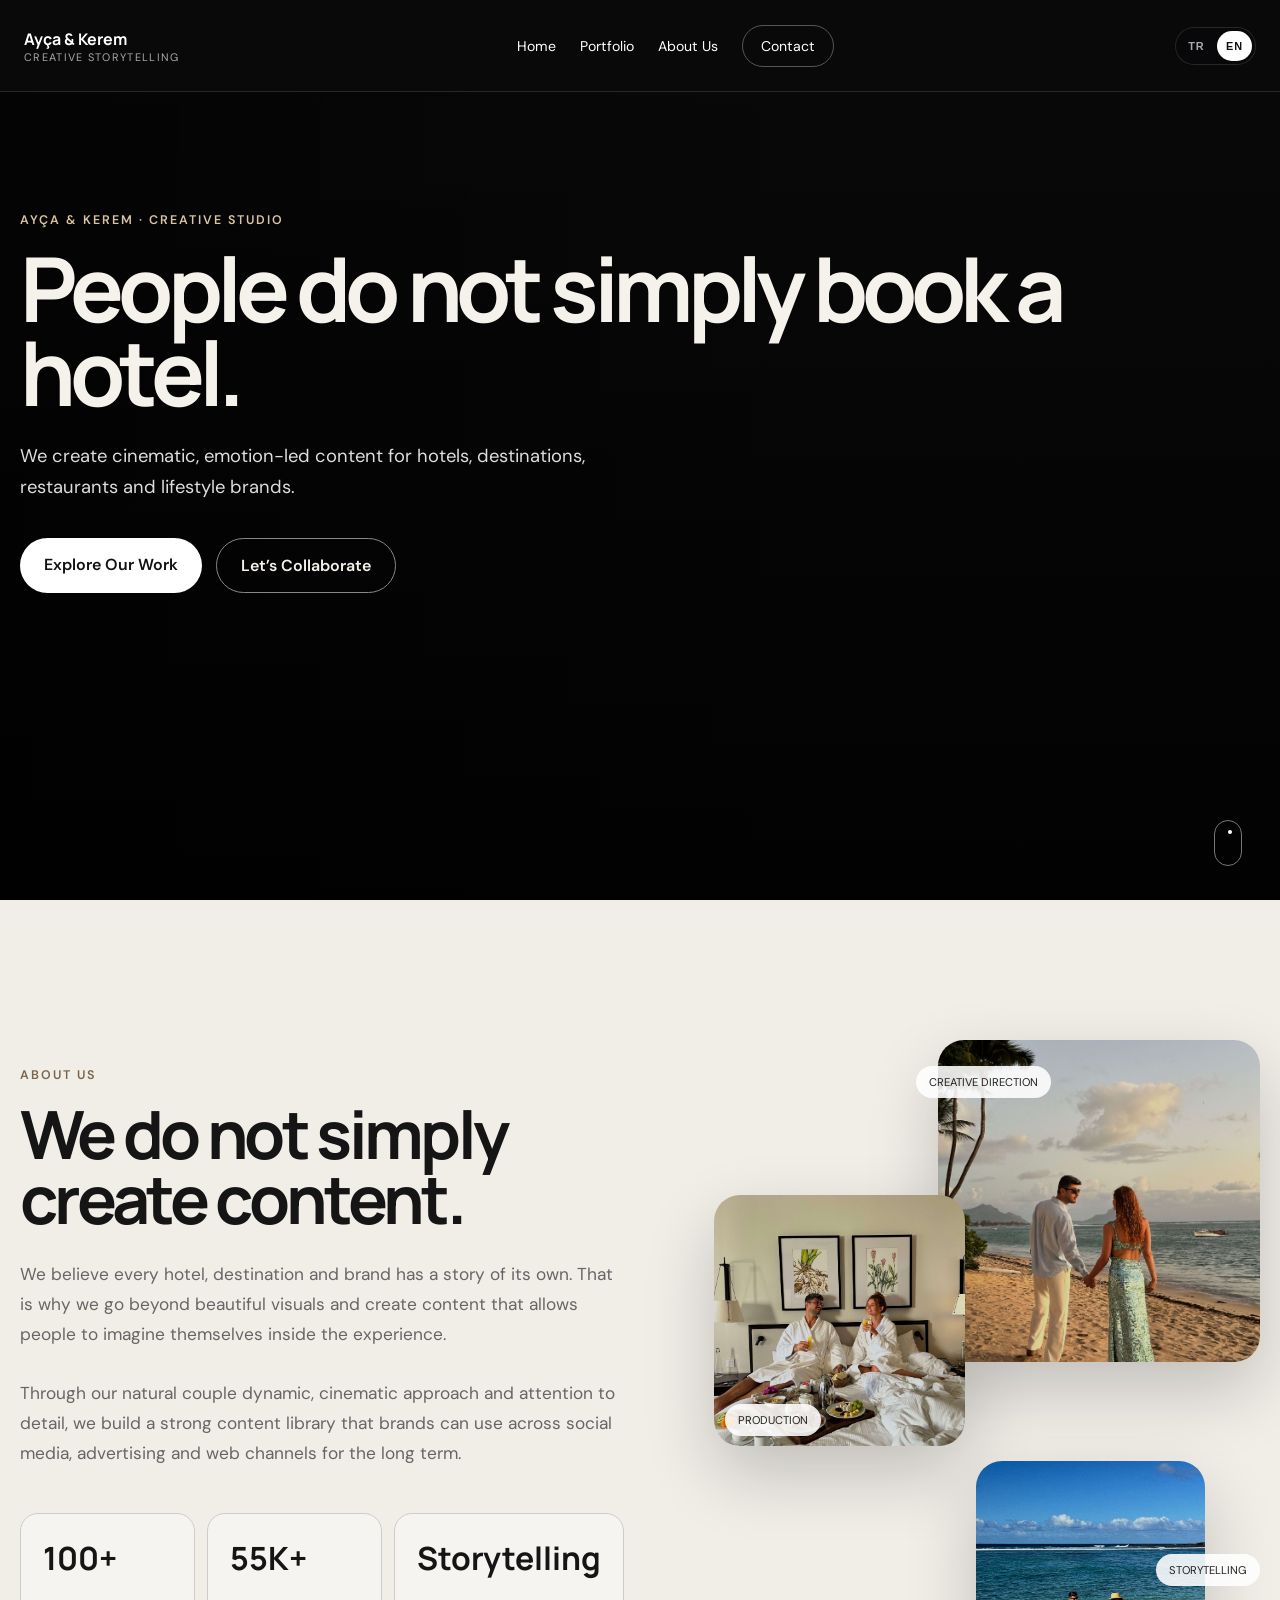
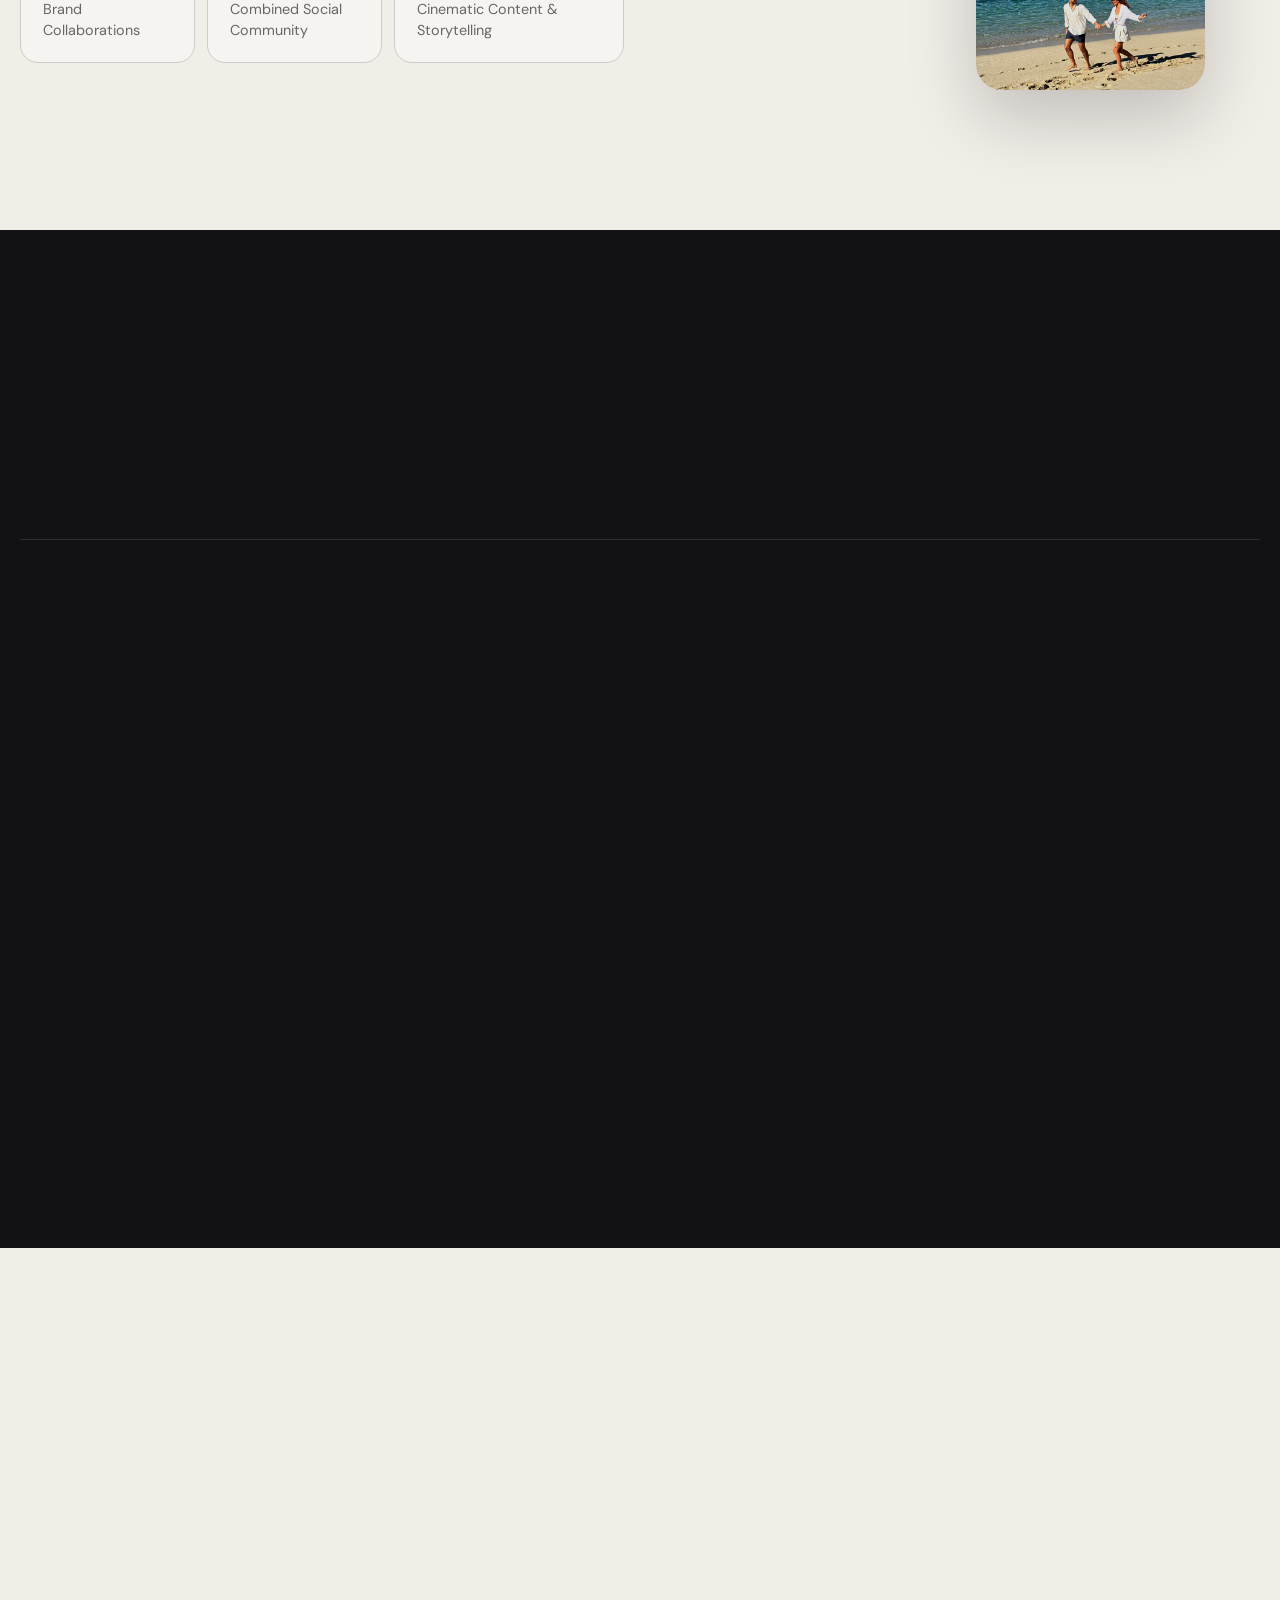
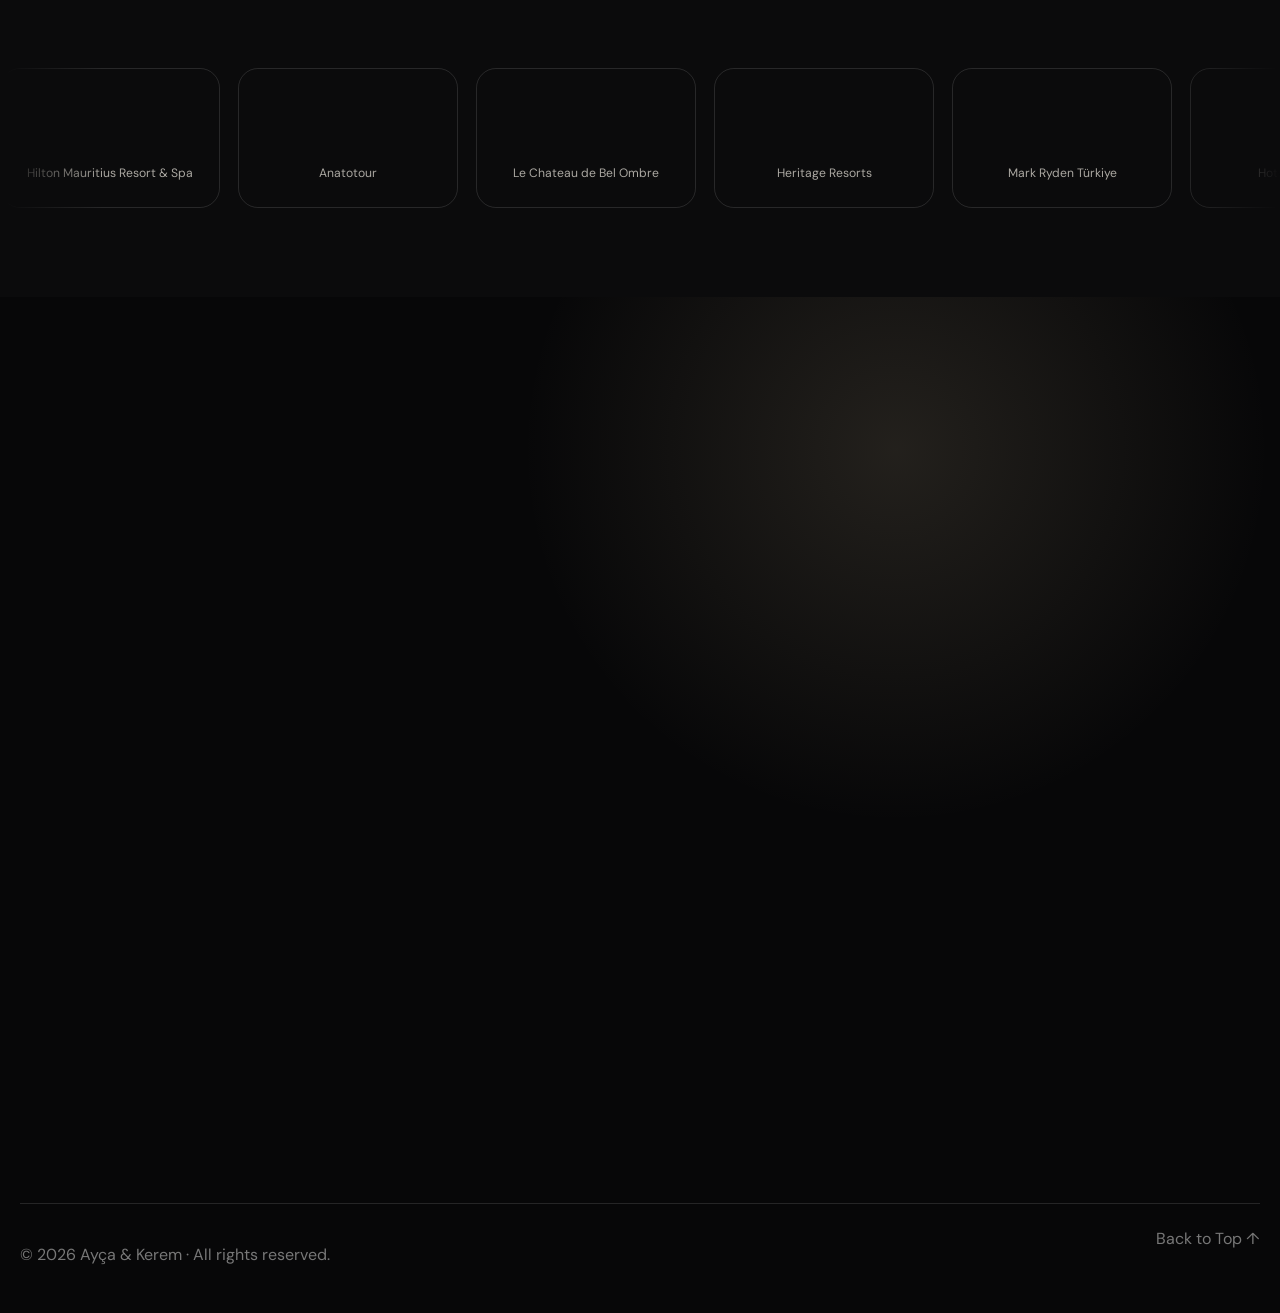
==== commit 50b6eeec: "Default to English without an initial language prompt" ====
--- a/index.html
+++ b/index.html
@@ -10,18 +10,6 @@
 <link href="style.css?v=20260729-9" rel="stylesheet"/>
 </head>
 <body>
-<div aria-labelledby="languagePopupTitle" aria-modal="true" class="language-popup" id="languagePopup" role="dialog">
-<div class="language-popup-backdrop"></div>
-<div class="language-popup-card">
-<p class="language-popup-kicker">AYÇA &amp; KEREM</p>
-<h2 id="languagePopupTitle">Dil seçin <span>Choose your language</span></h2>
-<p>Site Türkçe açıldı. Dilerseniz İngilizce devam edebilirsiniz.</p>
-<div class="language-popup-actions">
-<button data-popup-language="tr" type="button"><strong>Türkçe</strong><span>Türkçe devam et</span></button>
-<button data-popup-language="en" type="button"><strong>English</strong><span>Continue in English</span></button>
-</div>
-</div>
-</div>
 
 <header class="site-header" id="siteHeader">
 <a class="brand" href="index.html"><span class="brand-main" data-i18n="brand.name">Ayça &amp; Kerem</span><span class="brand-sub" data-i18n="brand.subtitle">Yaratıcı Hikaye Anlatımı</span></a>
